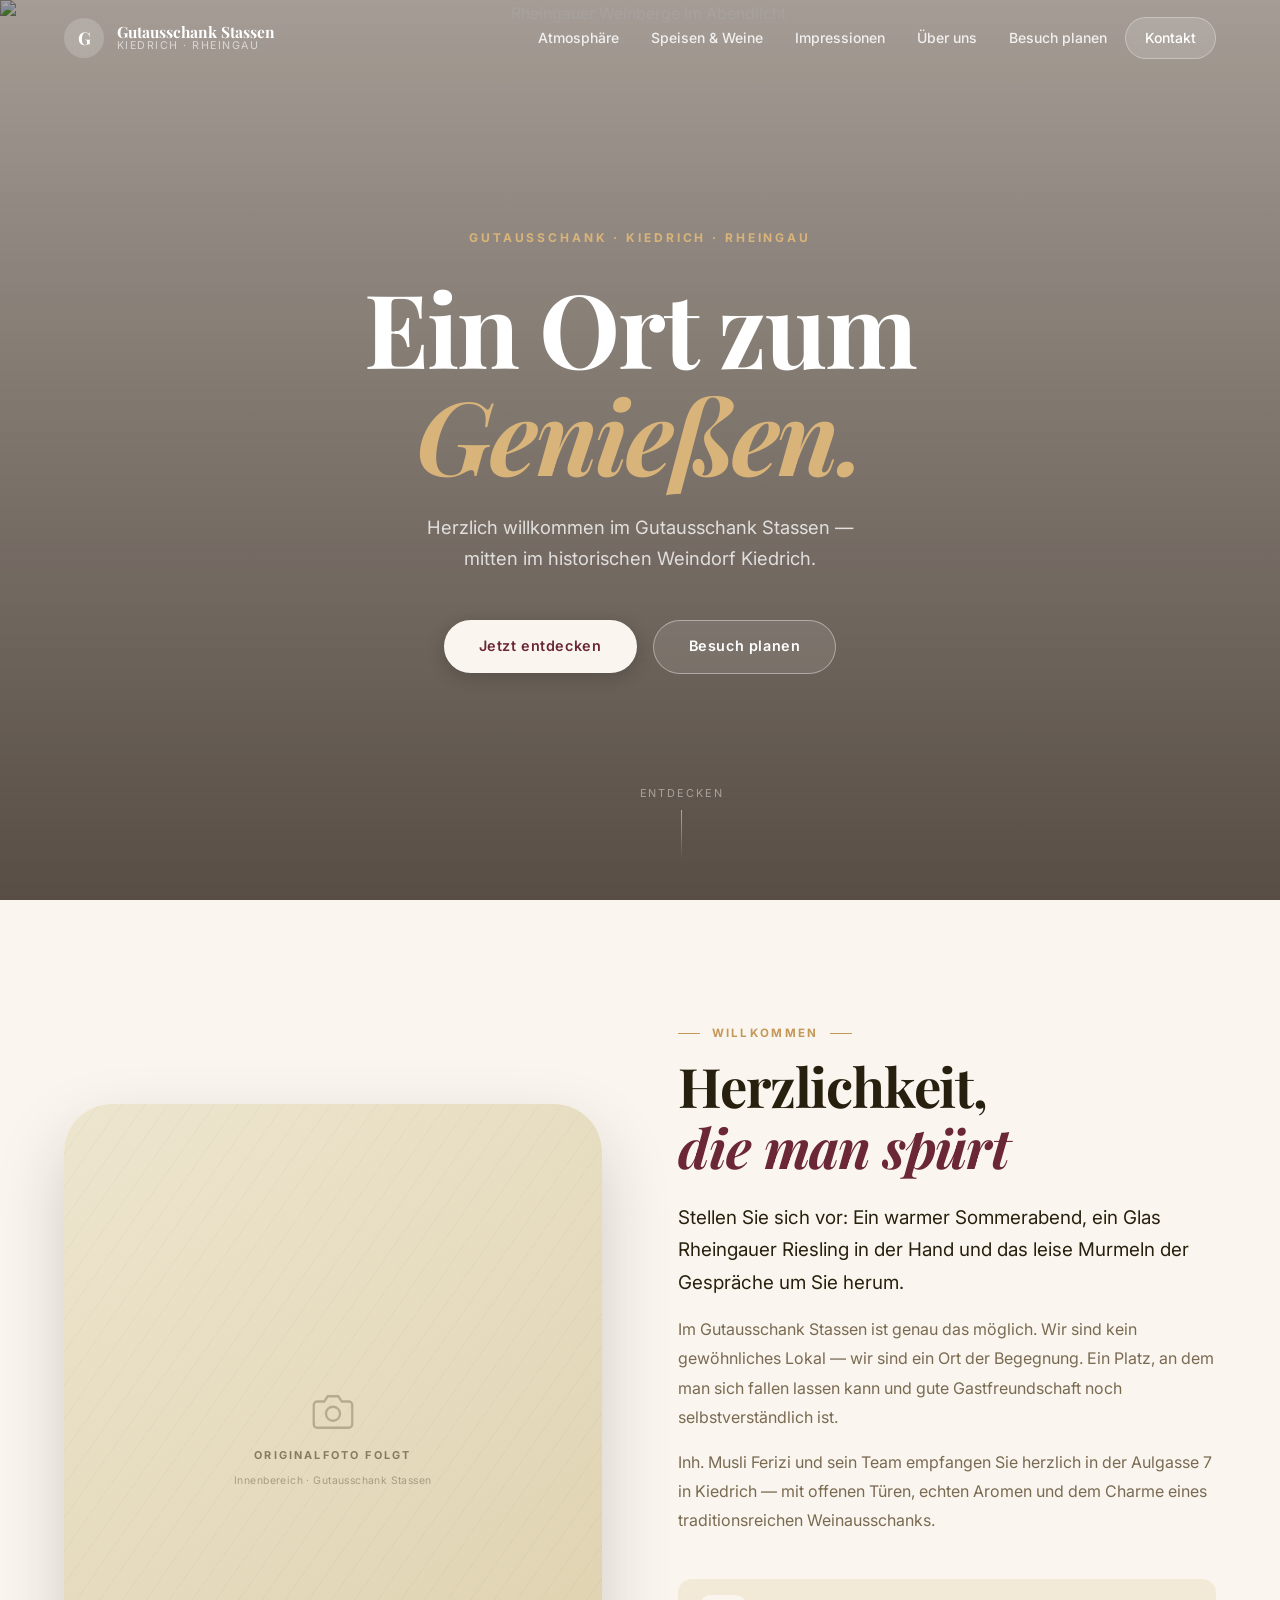
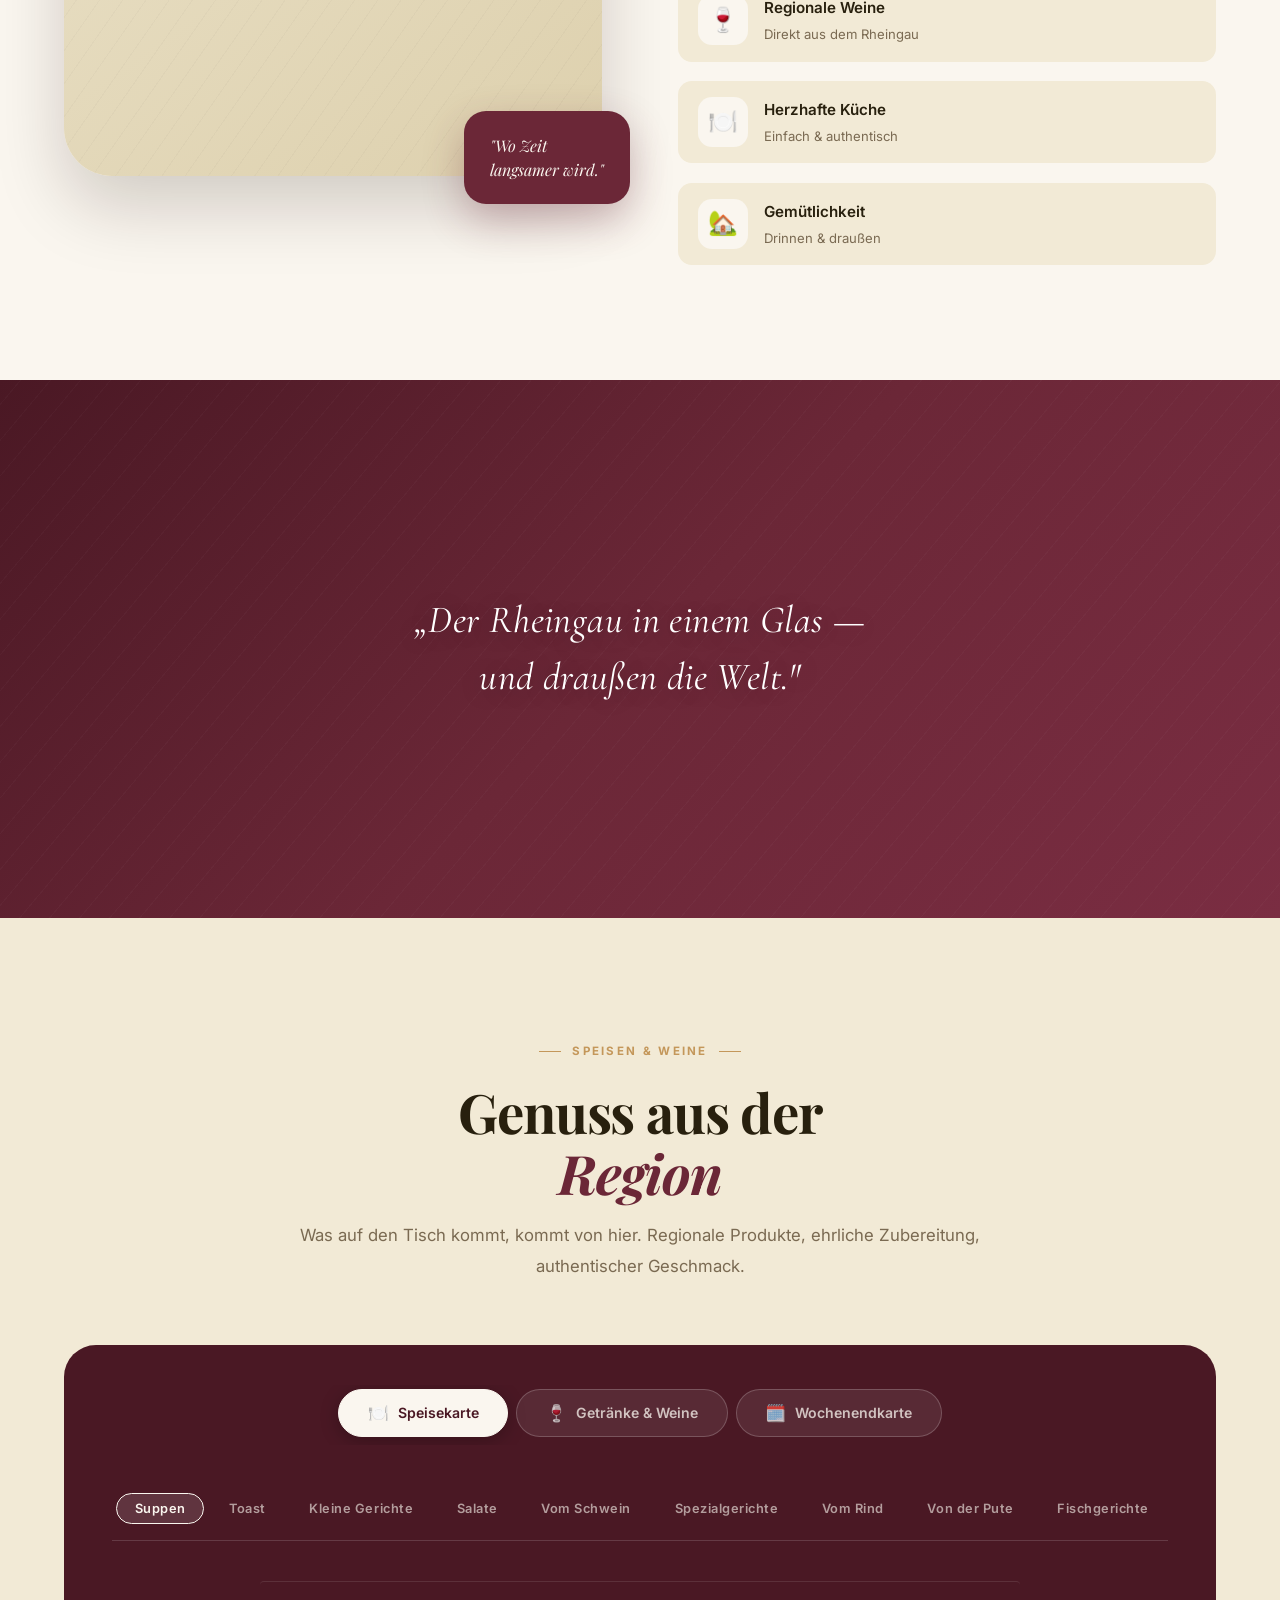
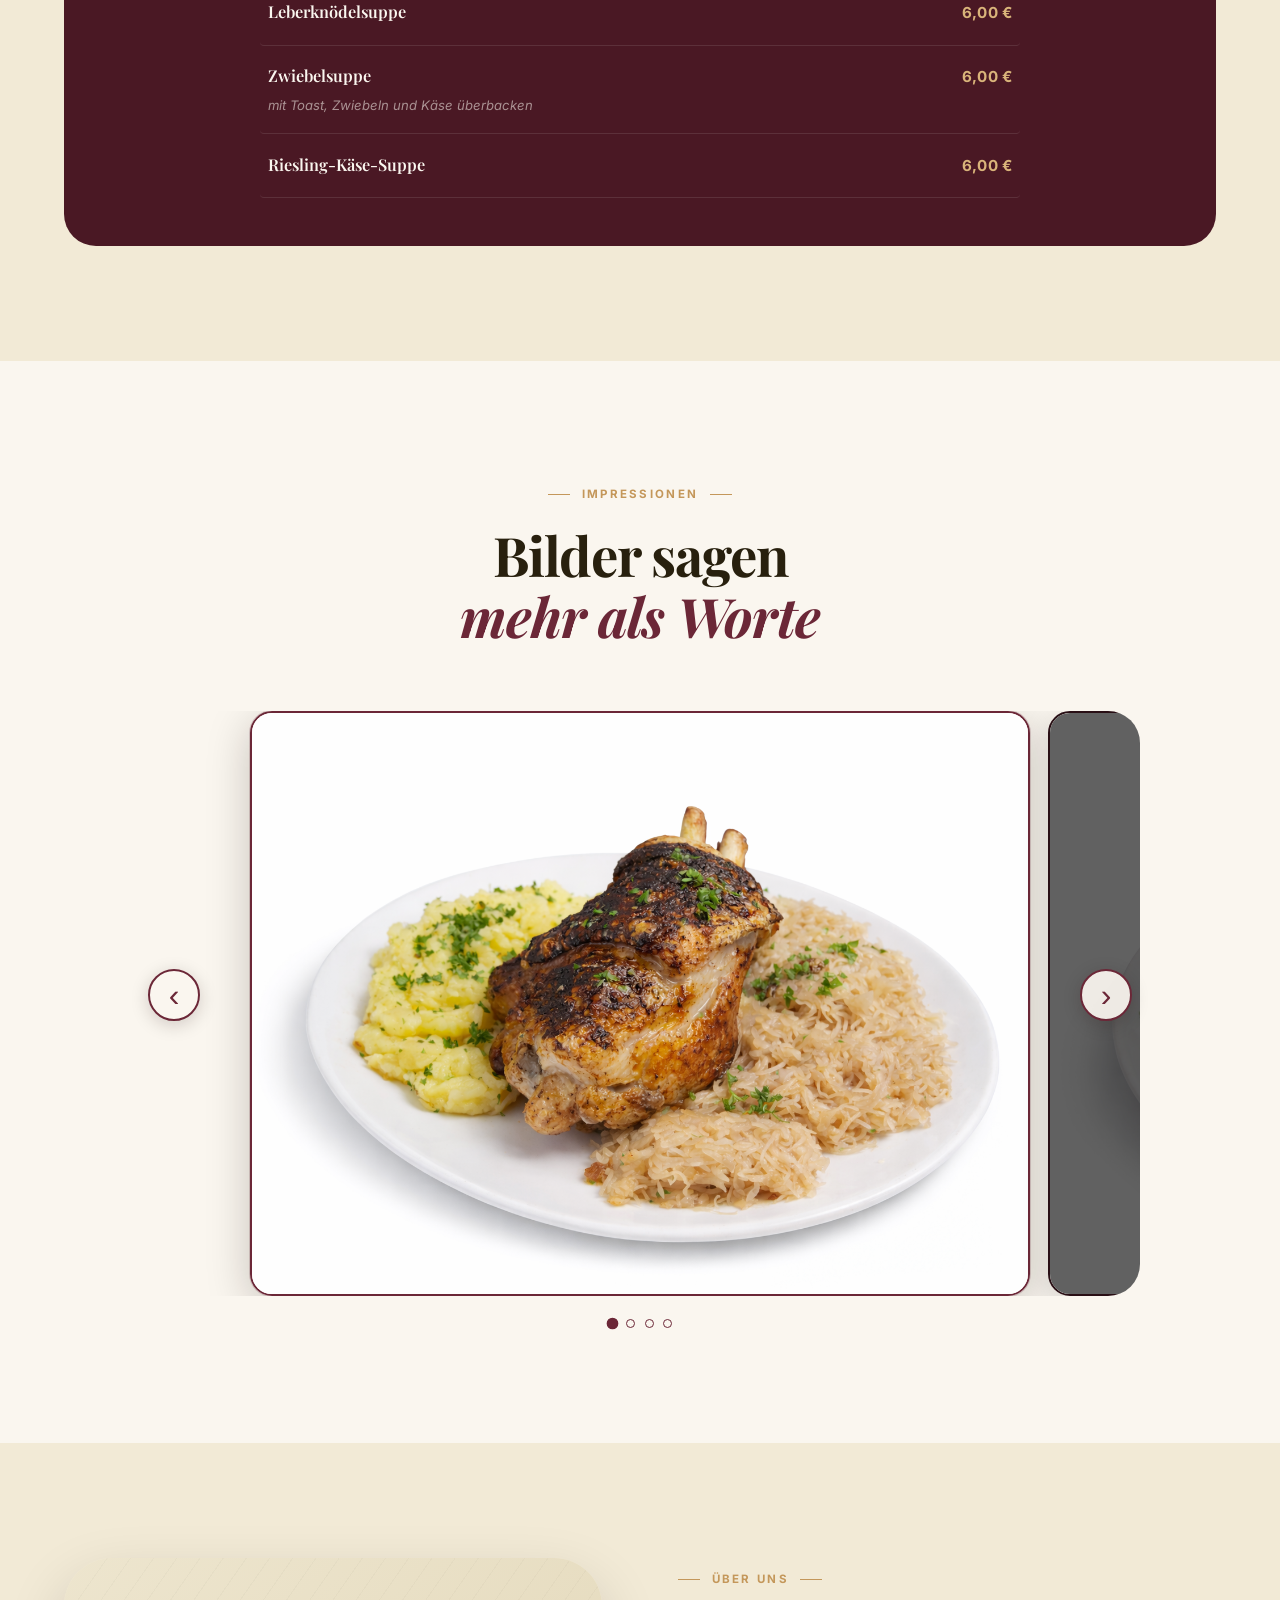
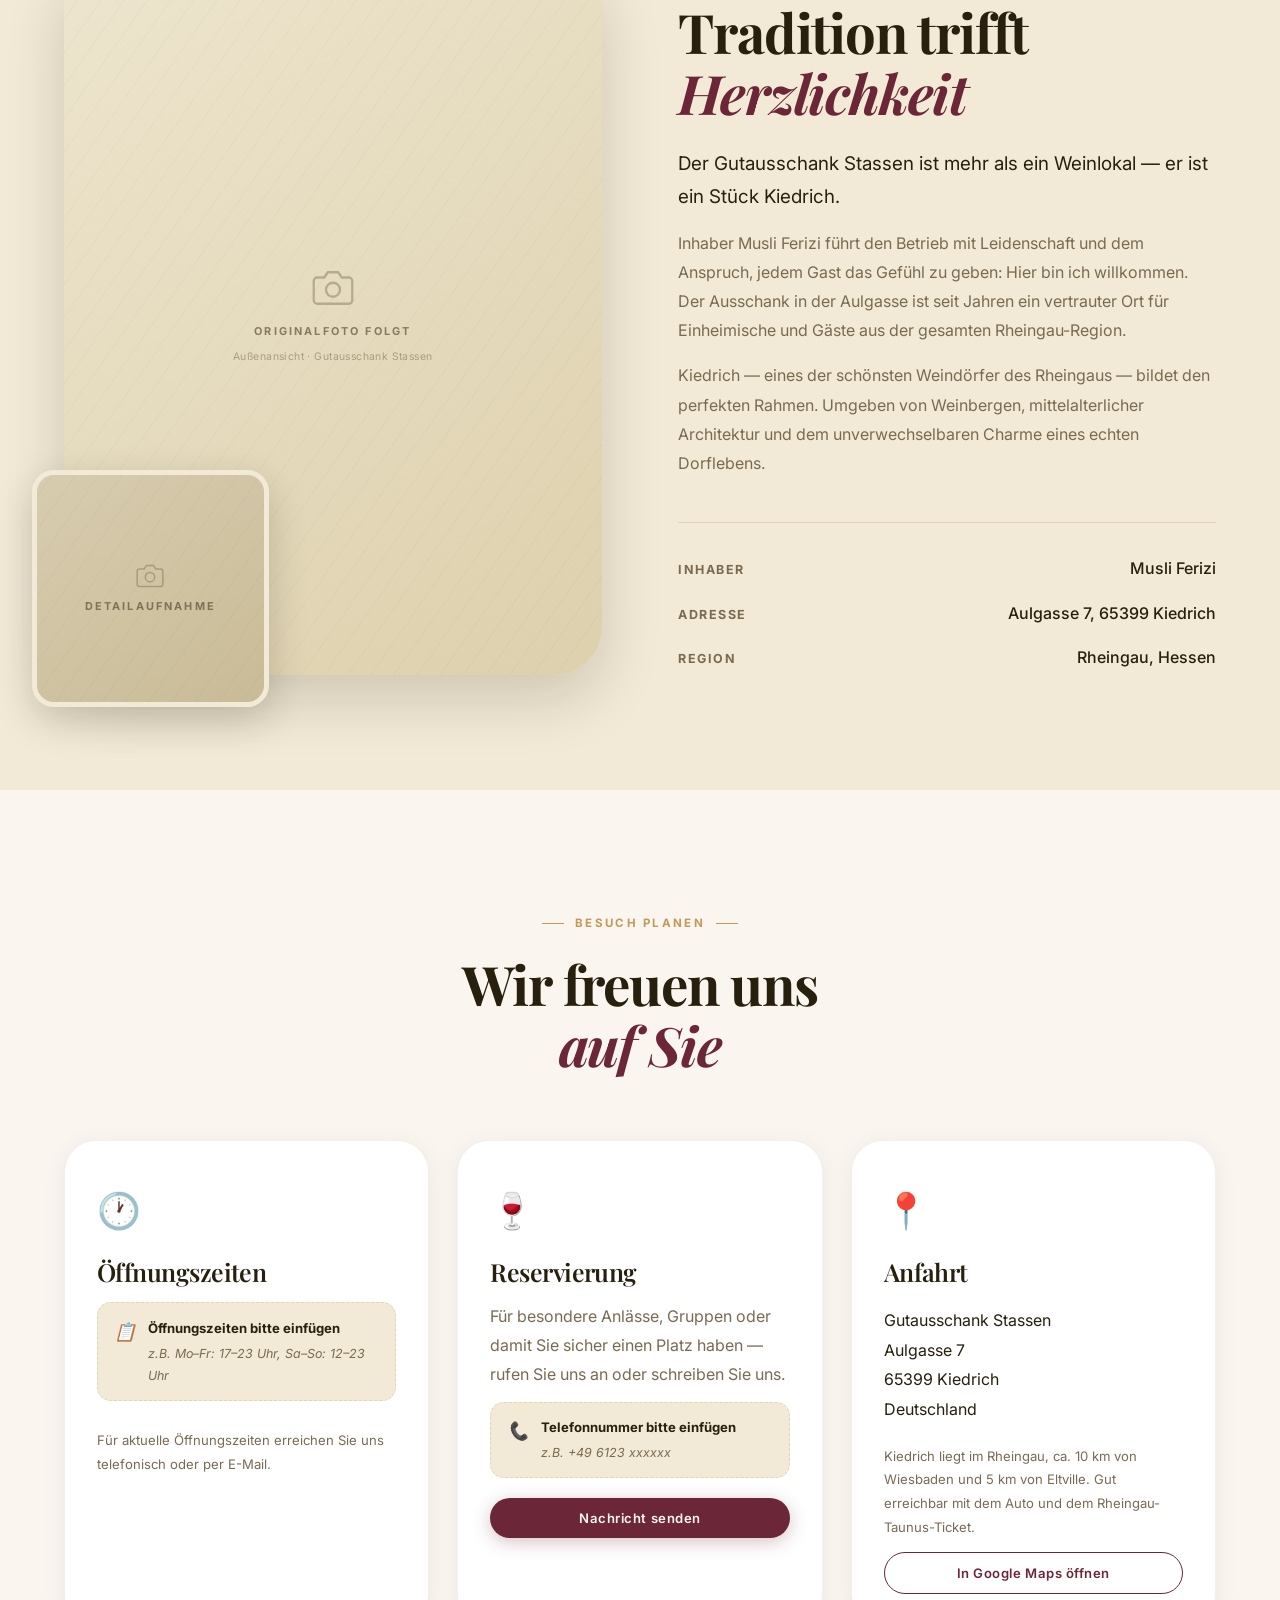
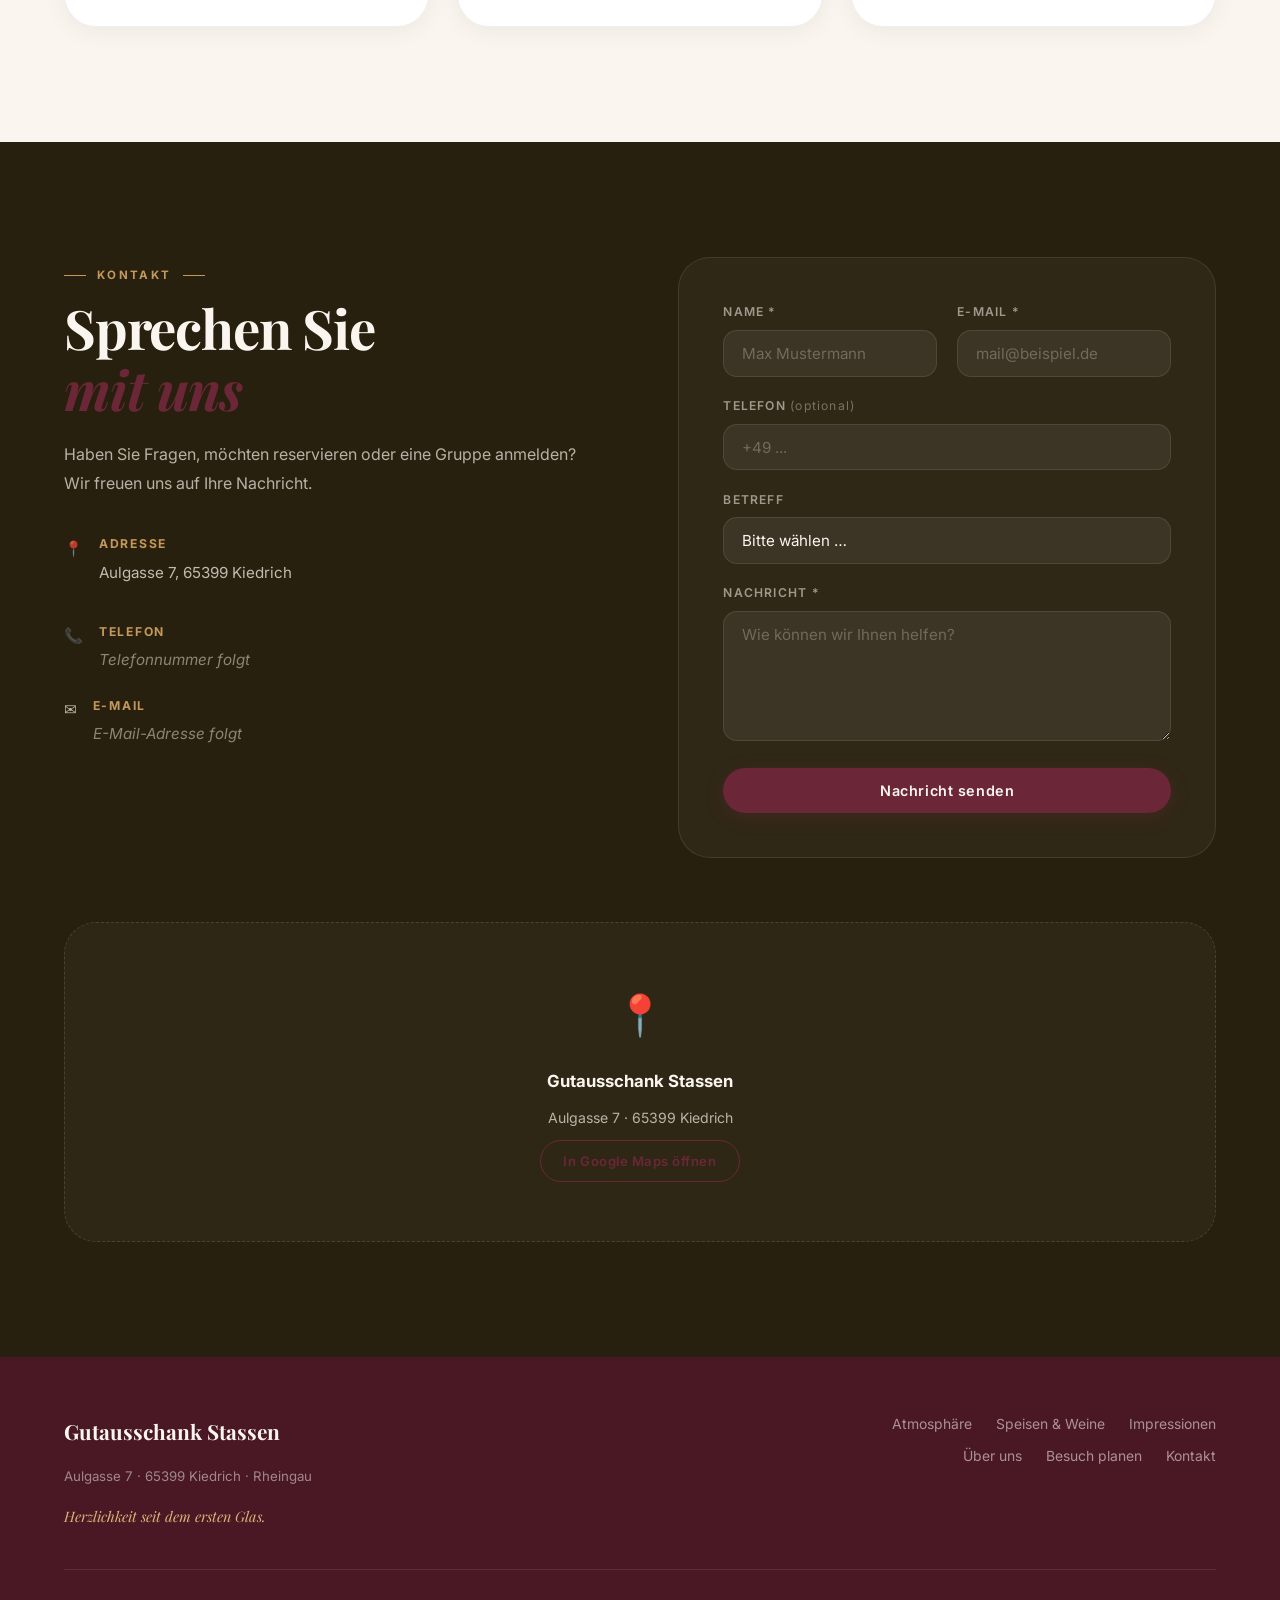
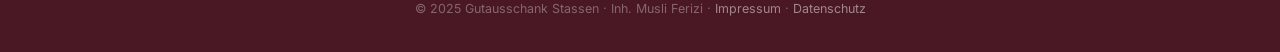
==== index.html @ d239344c "Slideshow: Carousel mit verdunkelten Nachbarbildern links/rechts" ====
<!DOCTYPE html>
<html lang="de">
<head>
  <meta charset="UTF-8" />
  <meta name="viewport" content="width=device-width, initial-scale=1.0" />
  <meta name="description" content="Gutausschank Stassen – Ein gemütlicher Weinausschank im historischen Weindorf Kiedrich im Rheingau. Regionale Weine, herzliche Küche und echte Gastfreundschaft." />
  <meta name="keywords" content="Gutausschank, Weinausschank, Kiedrich, Rheingau, Wein, Restaurant, Gastronomie" />
  <title>Gutausschank Stassen | Kiedrich · Rheingau</title>

  <!-- Fonts -->
  <link rel="preconnect" href="https://fonts.googleapis.com" />
  <link rel="preconnect" href="https://fonts.gstatic.com" crossorigin />
  <link href="https://fonts.googleapis.com/css2?family=Playfair+Display:ital,wght@0,400;0,500;0,600;0,700;1,400;1,500;1,600&family=Inter:wght@300;400;500;600&family=Cormorant+Garamond:ital,wght@0,300;0,400;0,500;1,300;1,400;1,500&display=swap" rel="stylesheet" />

  <!-- Styles -->
  <link rel="stylesheet" href="css/styles.css" />
</head>
<body>

  <!-- ══════════════════════════════════════════════
       NAVIGATION
  ══════════════════════════════════════════════ -->
  <header class="nav" id="nav">
    <div class="nav-inner">
      <a href="#" class="nav-logo">
        <div class="nav-logo-emblem">
          <span>G</span>
        </div>
        <div class="nav-logo-text">
          <span class="nav-logo-name">Gutausschank Stassen</span>
          <span class="nav-logo-sub">Kiedrich · Rheingau</span>
        </div>
      </a>

      <nav class="nav-links" aria-label="Hauptnavigation">
        <a href="#atmosphaere" class="nav-link">Atmosphäre</a>
        <a href="#speisen-weine" class="nav-link">Speisen & Weine</a>
        <a href="#impressionen" class="nav-link">Impressionen</a>
        <a href="#ueber-uns" class="nav-link">Über uns</a>
        <a href="#besuch-planen" class="nav-link">Besuch planen</a>
        <a href="#kontakt" class="nav-link nav-cta-pill">Kontakt</a>
      </nav>

      <button class="nav-hamburger" aria-label="Menü öffnen" aria-expanded="false">
        <span></span><span></span><span></span>
      </button>
    </div>
  </header>

  <!-- Mobile Menu -->
  <div class="nav-mobile" id="nav-mobile" aria-hidden="true">
    <button class="nav-mobile-close" aria-label="Menü schließen">✕</button>
    <nav>
      <a href="#atmosphaere" class="nav-mobile-link">Atmosphäre</a>
      <a href="#speisen-weine" class="nav-mobile-link">Speisen & Weine</a>
      <a href="#impressionen" class="nav-mobile-link">Impressionen</a>
      <a href="#ueber-uns" class="nav-mobile-link">Über uns</a>
      <a href="#besuch-planen" class="nav-mobile-link">Besuch planen</a>
      <a href="#kontakt" class="nav-mobile-link">Kontakt</a>
    </nav>
    <p class="nav-mobile-address">Aulgasse 7 · 65399 Kiedrich</p>
  </div>

  <main>

    <!-- ══════════════════════════════════════════════
         HERO
    ══════════════════════════════════════════════ -->
    <section class="hero" id="hero" aria-label="Willkommen">
      <div class="hero-bg">
        <!--
          FOTO-HINWEIS: Ersetzen Sie diese URL mit Ihrem eigenen Foto.
          Ideal: Ein Außenfoto des Gutausschanks oder der Terrasse am Abend.
          Empfohlene Größe: 1920×1080 px oder größer.
        -->
        <img
          src="https://images.unsplash.com/photo-1506377247377-2a5b3b417ebb?auto=format&fit=crop&w=1920&q=85"
          alt="Rheingauer Weinberge im Abendlicht"
          class="hero-img"
          loading="eager"
        />
        <div class="hero-overlay"></div>
      </div>

      <div class="hero-content">
        <p class="hero-eyebrow">Gutausschank · Kiedrich · Rheingau</p>
        <h1 class="hero-heading">
          Ein Ort zum<br />
          <em>Genießen.</em>
        </h1>
        <p class="hero-sub">
          Herzlich willkommen im Gutausschank Stassen —<br class="hero-br" />
          mitten im historischen Weindorf Kiedrich.
        </p>
        <div class="hero-actions">
          <a href="#atmosphaere" class="btn btn-cream">Jetzt entdecken</a>
          <a href="#besuch-planen" class="btn btn-ghost">Besuch planen</a>
        </div>
      </div>

      <div class="hero-scroll">
        <span class="hero-scroll-label">Entdecken</span>
        <div class="hero-scroll-line"></div>
      </div>
    </section>

    <!-- ══════════════════════════════════════════════
         ATMOSPHÄRE
    ══════════════════════════════════════════════ -->
    <section class="section atmo" id="atmosphaere">
      <div class="container">
        <div class="atmo-grid">

          <!-- Image column -->
          <div class="atmo-visual reveal">
            <div class="atmo-img-wrap">
              <div class="photo-ph">
                <div class="photo-ph-inner">
                  <svg class="photo-ph-icon" viewBox="0 0 24 24" fill="none" stroke="currentColor" stroke-width="1.3" aria-hidden="true"><path d="M23 19a2 2 0 01-2 2H3a2 2 0 01-2-2V8a2 2 0 012-2h4l2-3h6l2 3h4a2 2 0 012 2z"/><circle cx="12" cy="13" r="4"/></svg>
                  <span class="photo-ph-label">Originalfoto folgt</span>
                  <span class="photo-ph-hint">Innenbereich · Gutausschank Stassen</span>
                </div>
              </div>
            </div>
            <div class="atmo-quote-card">
              <p>"Wo Zeit<br />langsamer wird."</p>
            </div>
          </div>

          <!-- Text column -->
          <div class="atmo-text reveal">
            <p class="section-label">Willkommen</p>
            <h2>Herzlichkeit,<br /><em>die man spürt</em></h2>
            <p class="lead">Stellen Sie sich vor: Ein warmer Sommerabend, ein Glas Rheingauer Riesling in der Hand und das leise Murmeln der Gespräche um Sie herum.</p>
            <p>Im Gutausschank Stassen ist genau das möglich. Wir sind kein gewöhnliches Lokal — wir sind ein Ort der Begegnung. Ein Platz, an dem man sich fallen lassen kann und gute Gastfreundschaft noch selbstverständlich ist.</p>
            <p>Inh. Musli Ferizi und sein Team empfangen Sie herzlich in der Aulgasse 7 in Kiedrich — mit offenen Türen, echten Aromen und dem Charme eines traditionsreichen Weinausschanks.</p>

            <div class="atmo-pillars">
              <div class="pillar">
                <div class="pillar-icon">🍷</div>
                <div class="pillar-text">
                  <strong>Regionale Weine</strong>
                  <span>Direkt aus dem Rheingau</span>
                </div>
              </div>
              <div class="pillar">
                <div class="pillar-icon">🍽️</div>
                <div class="pillar-text">
                  <strong>Herzhafte Küche</strong>
                  <span>Einfach & authentisch</span>
                </div>
              </div>
              <div class="pillar">
                <div class="pillar-icon">🏡</div>
                <div class="pillar-text">
                  <strong>Gemütlichkeit</strong>
                  <span>Drinnen & draußen</span>
                </div>
              </div>
            </div>
          </div>

        </div>
      </div>
    </section>

    <!-- ══════════════════════════════════════════════
         FULL-WIDTH IMAGE BREAK
    ══════════════════════════════════════════════ -->
    <!--
      FOTO-HINWEIS: Hier kommt ein großes Panoramafoto (Terrasse oder
      Außenbereich). Ersetzen Sie .img-break--nophoto durch ein <img>-Tag
      sobald das Foto bereitsteht. Empfohlene Größe: 1920×700 px.
    -->
    <div class="img-break img-break--nophoto" aria-hidden="true">
      <div class="img-break-veil">
        <blockquote class="img-break-quote">
          „Der Rheingau in einem Glas —<br />und draußen die Welt."
        </blockquote>
      </div>
    </div>

    <!-- ══════════════════════════════════════════════
         SPEISEN & WEINE
    ══════════════════════════════════════════════ -->
    <section class="section menu-section" id="speisen-weine">
      <div class="container">
        <div class="section-header reveal">
          <p class="section-label">Speisen & Weine</p>
          <h2>Genuss aus der<br /><em>Region</em></h2>
          <p class="section-desc">Was auf den Tisch kommt, kommt von hier. Regionale Produkte, ehrliche Zubereitung, authentischer Geschmack.</p>
        </div>

        <!-- ══ Menü-Tabs ══ -->
        <div class="menu-tabs reveal">

          <!-- Tab-Navigation -->
          <nav class="menu-tabs-nav" role="tablist" aria-label="Kartenauswahl">
            <button class="menu-tab-btn active" role="tab" aria-selected="true"
                    data-tab="speisekarte" aria-controls="tab-speisekarte" id="tabBtn-speisekarte">
              <span class="menu-tab-icon" aria-hidden="true">🍽️</span>Speisekarte
            </button>
            <button class="menu-tab-btn" role="tab" aria-selected="false"
                    data-tab="getraenke" aria-controls="tab-getraenke" id="tabBtn-getraenke">
              <span class="menu-tab-icon" aria-hidden="true">🍷</span>Getränke &amp; Weine
            </button>
            <button class="menu-tab-btn" role="tab" aria-selected="false"
                    data-tab="wochenkarte" aria-controls="tab-wochenkarte" id="tabBtn-wochenkarte">
              <span class="menu-tab-icon" aria-hidden="true">🗓️</span>Wochenendkarte
            </button>
          </nav>

          <!-- ══ SPEISEKARTE ══ -->
          <div class="menu-tab-panel active" id="tab-speisekarte" role="tabpanel" aria-labelledby="tabBtn-speisekarte">

            <!-- Kategorie-Navigation -->
            <div class="menu-cat-nav" role="tablist" aria-label="Kategorien">
              <button class="menu-cat-btn active" role="tab" aria-selected="true"  data-cat="suppen">Suppen</button>
              <button class="menu-cat-btn" role="tab" aria-selected="false" data-cat="toast">Toast</button>
              <button class="menu-cat-btn" role="tab" aria-selected="false" data-cat="kleine-gerichte">Kleine Gerichte</button>
              <button class="menu-cat-btn" role="tab" aria-selected="false" data-cat="salate">Salate</button>
              <button class="menu-cat-btn" role="tab" aria-selected="false" data-cat="vom-schwein">Vom Schwein</button>
              <button class="menu-cat-btn" role="tab" aria-selected="false" data-cat="spezialgerichte">Spezialgerichte</button>
              <button class="menu-cat-btn" role="tab" aria-selected="false" data-cat="vom-rind">Vom Rind</button>
              <button class="menu-cat-btn" role="tab" aria-selected="false" data-cat="von-der-pute">Von der Pute</button>
              <button class="menu-cat-btn" role="tab" aria-selected="false" data-cat="fischgerichte">Fischgerichte</button>
              <button class="menu-cat-btn" role="tab" aria-selected="false" data-cat="dessert">Dessert</button>
            </div>

            <div class="menu-cat-content">

              <!-- SUPPEN -->
              <div class="menu-cat-panel active" id="cat-suppen">
                <ul class="menu-items-list">
                  <li class="menu-item">
                    <div class="menu-item-row">
                      <span class="menu-item-name">Leberknödelsuppe</span>
                      <span class="menu-item-price">6,00 €</span>
                    </div>
                  </li>
                  <li class="menu-item">
                    <div class="menu-item-row">
                      <span class="menu-item-name">Zwiebelsuppe</span>
                      <span class="menu-item-price">6,00 €</span>
                    </div>
                    <p class="menu-item-desc">mit Toast, Zwiebeln und Käse überbacken</p>
                  </li>
                  <li class="menu-item">
                    <div class="menu-item-row">
                      <span class="menu-item-name">Riesling-Käse-Suppe</span>
                      <span class="menu-item-price">6,00 €</span>
                    </div>
                  </li>
                </ul>
              </div>

              <!-- TOAST -->
              <div class="menu-cat-panel" id="cat-toast" hidden>
                <ul class="menu-items-list">
                  <li class="menu-item">
                    <div class="menu-item-row">
                      <span class="menu-item-name">Hawaii Toast</span>
                      <span class="menu-item-price">9,00 €</span>
                    </div>
                    <p class="menu-item-desc">mit Schinken, Ananas, Preiselbeeren und Käse überbacken</p>
                  </li>
                  <li class="menu-item">
                    <div class="menu-item-row">
                      <span class="menu-item-name">Balkan Toast</span>
                      <span class="menu-item-price">11,50 €</span>
                    </div>
                    <p class="menu-item-desc">mit Schweinesteak, Zwiebeln, Pilze, Tomaten und Käse überbacken</p>
                  </li>
                  <li class="menu-item">
                    <div class="menu-item-row">
                      <span class="menu-item-name">Florida Toast</span>
                      <span class="menu-item-price">12,50 €</span>
                    </div>
                    <p class="menu-item-desc">mit Schweinelende, Spargel, Sauce Hollandaise und Käse überbacken</p>
                  </li>
                </ul>
              </div>

              <!-- KLEINE GERICHTE -->
              <div class="menu-cat-panel" id="cat-kleine-gerichte" hidden>
                <ul class="menu-items-list">
                  <li class="menu-item">
                    <div class="menu-item-row">
                      <span class="menu-item-name">Handkäs' mit Musik</span>
                      <span class="menu-item-price">10,00 €</span>
                    </div>
                    <p class="menu-item-desc">mit Brot und Butter</p>
                  </li>
                  <li class="menu-item">
                    <div class="menu-item-row">
                      <span class="menu-item-name">Camembert</span>
                      <span class="menu-item-price">10,00 €</span>
                    </div>
                    <p class="menu-item-desc">mit Toastscheiben, Butter und Preiselbeeren</p>
                  </li>
                  <li class="menu-item">
                    <div class="menu-item-row">
                      <span class="menu-item-name">Hausmachers Wurst</span>
                      <span class="menu-item-price">12,50 €</span>
                    </div>
                    <p class="menu-item-desc">mit Brot und Senf</p>
                  </li>
                  <li class="menu-item">
                    <div class="menu-item-row">
                      <span class="menu-item-name">Winzerjause</span>
                      <span class="menu-item-price">14,00 €</span>
                    </div>
                    <p class="menu-item-desc">mit Brot und Butter — geräucherter Schinken, Käse, Spargel, Hausmachers Wurst</p>
                  </li>
                  <li class="menu-item">
                    <div class="menu-item-row">
                      <span class="menu-item-name">Sülze mit Remoulade</span>
                      <span class="menu-item-price">13,00 € / 10,50 €</span>
                    </div>
                    <p class="menu-item-desc">mit Bratkartoffeln / mit Brot</p>
                  </li>
                  <li class="menu-item">
                    <div class="menu-item-row">
                      <span class="menu-item-name">Leberkäse mit Spiegelei und Senf</span>
                      <span class="menu-item-price">12,00 € / 10,50 €</span>
                    </div>
                    <p class="menu-item-desc">mit Bratkartoffeln / mit Brot</p>
                  </li>
                  <li class="menu-item">
                    <div class="menu-item-row">
                      <span class="menu-item-name">Wurstsalat mit Brot und Butter</span>
                      <span class="menu-item-price">11,00 €</span>
                    </div>
                    <p class="menu-item-desc">Paprika, Zwiebeln, Gurken, Essig und Öl</p>
                  </li>
                  <li class="menu-item">
                    <div class="menu-item-row">
                      <span class="menu-item-name">Käsewürfel</span>
                      <span class="menu-item-price">10,00 €</span>
                    </div>
                  </li>
                  <li class="menu-item">
                    <div class="menu-item-row">
                      <span class="menu-item-name">Spundekäs</span>
                      <span class="menu-item-price">8,00 €</span>
                    </div>
                    <p class="menu-item-desc">mit Brezn oder Brot</p>
                  </li>
                </ul>
              </div>

              <!-- SALATE -->
              <div class="menu-cat-panel" id="cat-salate" hidden>
                <ul class="menu-items-list">
                  <li class="menu-item">
                    <div class="menu-item-row">
                      <span class="menu-item-name">Stassen Salat</span>
                      <span class="menu-item-price">13,00 €</span>
                    </div>
                    <p class="menu-item-desc">gemischter Salat mit hausgemachtem Dressing, Thunfisch, Ei, Tomaten, Käse, Zwiebeln</p>
                  </li>
                  <li class="menu-item">
                    <div class="menu-item-row">
                      <span class="menu-item-name">Bauernsalat</span>
                      <span class="menu-item-price">13,00 €</span>
                    </div>
                    <p class="menu-item-desc">gemischter Salat mit hausgemachtem Dressing, Oliven, Ei, Tomaten, Schafskäse, Zwiebeln</p>
                  </li>
                  <li class="menu-item">
                    <div class="menu-item-row">
                      <span class="menu-item-name">Salat mit Putenbrust</span>
                      <span class="menu-item-price">14,00 €</span>
                    </div>
                    <p class="menu-item-desc">gemischter Salat mit hausgemachtem Dressing</p>
                  </li>
                  <li class="menu-item">
                    <div class="menu-item-row">
                      <span class="menu-item-name">Großer gemischter Beilagensalat</span>
                      <span class="menu-item-price">7,00 €</span>
                    </div>
                    <p class="menu-item-desc">mit hausgemachtem Dressing</p>
                  </li>
                  <li class="menu-item">
                    <div class="menu-item-row">
                      <span class="menu-item-name">Kleiner gemischter Beilagensalat</span>
                      <span class="menu-item-price">4,50 €</span>
                    </div>
                    <p class="menu-item-desc">mit hausgemachtem Dressing</p>
                  </li>
                </ul>
              </div>

              <!-- VOM SCHWEIN -->
              <div class="menu-cat-panel" id="cat-vom-schwein" hidden>
                <div class="menu-notice">
                  <span class="menu-notice-icon" aria-hidden="true">ℹ</span>
                  Zu den mit <strong>*</strong> gekennzeichneten Gerichten servieren wir Pommes-Frites. Für Bratkartoffeln berechnen wir einen Aufpreis von 0,50 €.
                </div>
                <ul class="menu-items-list">
                  <li class="menu-item">
                    <div class="menu-item-row">
                      <span class="menu-item-name">Schnitzel Wiener Art <sup class="menu-item-star">*</sup></span>
                      <span class="menu-item-price">12,50 €</span>
                    </div>
                    <p class="menu-item-desc">mit Zitrone</p>
                  </li>
                  <li class="menu-item">
                    <div class="menu-item-row">
                      <span class="menu-item-name">Zwiebelschnitzel <sup class="menu-item-star">*</sup></span>
                      <span class="menu-item-price">14,50 €</span>
                    </div>
                    <p class="menu-item-desc">mit gebratenen Zwiebeln</p>
                  </li>
                  <li class="menu-item">
                    <div class="menu-item-row">
                      <span class="menu-item-name">Jägerschnitzel <sup class="menu-item-star">*</sup></span>
                      <span class="menu-item-price">15,50 €</span>
                    </div>
                    <p class="menu-item-desc">mit Pilzen</p>
                  </li>
                  <li class="menu-item">
                    <div class="menu-item-row">
                      <span class="menu-item-name">Paprikaschnitzel <sup class="menu-item-star">*</sup></span>
                      <span class="menu-item-price">15,50 €</span>
                    </div>
                  </li>
                  <li class="menu-item">
                    <div class="menu-item-row">
                      <span class="menu-item-name">Balkanschnitzel <sup class="menu-item-star">*</sup></span>
                      <span class="menu-item-price">16,00 €</span>
                    </div>
                    <p class="menu-item-desc">mit Pilzen, Zwiebeln, Tomaten und Käse überbacken</p>
                  </li>
                  <li class="menu-item">
                    <div class="menu-item-row">
                      <span class="menu-item-name">Hackbraten <sup class="menu-item-star">*</sup></span>
                      <span class="menu-item-price">11,50 €</span>
                    </div>
                    <p class="menu-item-desc">mit gebratenen Zwiebeln</p>
                  </li>
                  <li class="menu-item">
                    <div class="menu-item-row">
                      <span class="menu-item-name">Winzersteak <sup class="menu-item-star">*</sup></span>
                      <span class="menu-item-price">15,50 €</span>
                    </div>
                    <p class="menu-item-desc">mit gebratenen Zwiebeln und Meerrettich</p>
                  </li>
                  <li class="menu-item">
                    <div class="menu-item-row">
                      <span class="menu-item-name">Schweinesteak <sup class="menu-item-star">*</sup></span>
                      <span class="menu-item-price">15,50 €</span>
                    </div>
                    <p class="menu-item-desc">mit Champignon Sahne Sauce</p>
                  </li>
                  <li class="menu-item">
                    <div class="menu-item-row">
                      <span class="menu-item-name">Schweinelende <sup class="menu-item-star">*</sup></span>
                      <span class="menu-item-price">17,50 €</span>
                    </div>
                    <p class="menu-item-desc">mit Champignon Sahne Sauce und Spätzle</p>
                  </li>
                  <li class="menu-item">
                    <div class="menu-item-row">
                      <span class="menu-item-name">Weingulasch <sup class="menu-item-star">*</sup></span>
                      <span class="menu-item-price">14,50 €</span>
                    </div>
                    <p class="menu-item-desc">mit Spätzle</p>
                  </li>
                </ul>
              </div>

              <!-- SPEZIALGERICHTE -->
              <div class="menu-cat-panel" id="cat-spezialgerichte" hidden>
                <div class="menu-notice">
                  <span class="menu-notice-icon" aria-hidden="true">ℹ</span>
                  Zu den mit <strong>*</strong> gekennzeichneten Gerichten servieren wir Pommes-Frites. Für Bratkartoffeln berechnen wir einen Aufpreis von 0,50 €.
                </div>
                <ul class="menu-items-list">
                  <li class="menu-item">
                    <div class="menu-item-row">
                      <span class="menu-item-name">Cordon Bleu <sup class="menu-item-star">*</sup></span>
                      <span class="menu-item-price">16,50 €</span>
                    </div>
                    <p class="menu-item-desc">gefüllt mit geräucherten Schinken und Käse, dazu ein kleiner gemischter Salat</p>
                  </li>
                  <li class="menu-item">
                    <div class="menu-item-row">
                      <span class="menu-item-name">Hessisches Schnitzel <sup class="menu-item-star">*</sup></span>
                      <span class="menu-item-price">16,50 €</span>
                    </div>
                    <p class="menu-item-desc">überbacken mit Camembert und Apfelscheiben, dazu Preiselbeeren und ein kleiner gemischter Salat</p>
                  </li>
                  <li class="menu-item">
                    <div class="menu-item-row">
                      <span class="menu-item-name">Schummer Schnitzel <sup class="menu-item-star">*</sup></span>
                      <span class="menu-item-price">16,50 €</span>
                    </div>
                    <p class="menu-item-desc">überbacken mit Lauch, geräucherten Schinken und Sauce Hollandaise, dazu ein kleiner gemischter Salat</p>
                  </li>
                  <li class="menu-item">
                    <div class="menu-item-row">
                      <span class="menu-item-name">Schinken Schnitzel <sup class="menu-item-star">*</sup></span>
                      <span class="menu-item-price">16,50 €</span>
                    </div>
                    <p class="menu-item-desc">überbacken mit Spargel, geräucherten Schinken, Käse und Sauce Hollandaise, dazu ein kleiner gemischter Salat</p>
                  </li>
                  <li class="menu-item">
                    <div class="menu-item-row">
                      <span class="menu-item-name">Bakarteller <sup class="menu-item-star">*</sup></span>
                      <span class="menu-item-price">19,50 €</span>
                    </div>
                    <p class="menu-item-desc">mit Schweinesteak, Lende, Ćevapčići, Pute — dazu Djuvec Reis und Ajvar</p>
                  </li>
                </ul>
              </div>

              <!-- VOM RIND -->
              <div class="menu-cat-panel" id="cat-vom-rind" hidden>
                <div class="menu-notice">
                  <span class="menu-notice-icon" aria-hidden="true">ℹ</span>
                  Auf Anfrage erhalten Sie einige unserer Speisen auch als Kinder- oder Seniorenportion. Der Preis reduziert sich um 1,00 €.
                </div>
                <ul class="menu-items-list">
                  <li class="menu-item">
                    <div class="menu-item-row">
                      <span class="menu-item-name">Rumpsteak <sup class="menu-item-star">*</sup></span>
                      <span class="menu-item-price">26,50 €</span>
                    </div>
                    <p class="menu-item-desc">mit gebratenen Zwiebeln und Meerrettich, dazu ein kleiner gemischter Beilagensalat</p>
                  </li>
                  <li class="menu-item">
                    <div class="menu-item-row">
                      <span class="menu-item-name">Rumpsteak mit Krautsalat <sup class="menu-item-star">*</sup></span>
                      <span class="menu-item-price">26,50 €</span>
                    </div>
                    <p class="menu-item-desc">dazu ein kleiner gemischter Beilagensalat</p>
                  </li>
                  <li class="menu-item">
                    <div class="menu-item-row">
                      <span class="menu-item-name">Rinderleber <sup class="menu-item-star">*</sup></span>
                      <span class="menu-item-price">11,50 €</span>
                    </div>
                    <p class="menu-item-desc">mit gebratenen Zwiebeln</p>
                  </li>
                </ul>
              </div>

              <!-- VON DER PUTE -->
              <div class="menu-cat-panel" id="cat-von-der-pute" hidden>
                <ul class="menu-items-list">
                  <li class="menu-item">
                    <div class="menu-item-row">
                      <span class="menu-item-name">Putenbrust <sup class="menu-item-star">*</sup></span>
                      <span class="menu-item-price">16,50 €</span>
                    </div>
                    <p class="menu-item-desc">in Champignon-Sahne-Sauce</p>
                  </li>
                  <li class="menu-item">
                    <div class="menu-item-row">
                      <span class="menu-item-name">Putenbrust mit Ananas <sup class="menu-item-star">*</sup></span>
                      <span class="menu-item-price">16,50 €</span>
                    </div>
                    <p class="menu-item-desc">in Currysauce, mit Ananas und Preiselbeeren</p>
                  </li>
                </ul>
              </div>

              <!-- FISCHGERICHTE -->
              <div class="menu-cat-panel" id="cat-fischgerichte" hidden>
                <ul class="menu-items-list">
                  <li class="menu-item">
                    <div class="menu-item-row">
                      <span class="menu-item-name">Fischstäbchen</span>
                      <span class="menu-item-price">10,50 €</span>
                    </div>
                    <p class="menu-item-desc">mit Pommes Frites</p>
                  </li>
                  <li class="menu-item">
                    <div class="menu-item-row">
                      <span class="menu-item-name">Eingelegter Hering <sup class="menu-item-star">*</sup></span>
                      <span class="menu-item-price">12,50 €</span>
                    </div>
                    <p class="menu-item-desc">mit Äpfeln, Zwiebeln, Essiggurken in Sunnensauce, dazu Salzkartoffeln</p>
                  </li>
                  <li class="menu-item">
                    <div class="menu-item-row">
                      <span class="menu-item-name">Calamari <sup class="menu-item-star">*</sup></span>
                      <span class="menu-item-price">14,00 €</span>
                    </div>
                    <p class="menu-item-desc">mit Knoblauch-Sauce und gemischtem Salat</p>
                  </li>
                  <li class="menu-item">
                    <div class="menu-item-row">
                      <span class="menu-item-name">Seelachs-Filet <sup class="menu-item-star">*</sup></span>
                      <span class="menu-item-price">17,50 €</span>
                    </div>
                    <p class="menu-item-desc">in Zitronen-Dill-Sauce, dazu Salzkartoffeln</p>
                  </li>
                  <li class="menu-item">
                    <div class="menu-item-row">
                      <span class="menu-item-name">Gebackener Fisch <sup class="menu-item-star">*</sup></span>
                      <span class="menu-item-price">17,50 €</span>
                    </div>
                    <p class="menu-item-desc">mit Remoulade, dazu Salzkartoffeln</p>
                  </li>
                  <li class="menu-item">
                    <div class="menu-item-row">
                      <span class="menu-item-name">Lachs <sup class="menu-item-star">*</sup></span>
                      <span class="menu-item-price">19,50 €</span>
                    </div>
                    <p class="menu-item-desc">in Zitronen-Dill-Sauce, dazu Salzkartoffeln</p>
                  </li>
                </ul>
              </div>

              <!-- DESSERT -->
              <div class="menu-cat-panel" id="cat-dessert" hidden>
                <ul class="menu-items-list">
                  <li class="menu-item">
                    <div class="menu-item-row">
                      <span class="menu-item-name">Vanilleeis mit heißen Kirschen</span>
                      <span class="menu-item-price">7,50 €</span>
                    </div>
                    <p class="menu-item-desc">3 Kugeln Vanilleeis mit Sahne</p>
                  </li>
                  <li class="menu-item">
                    <div class="menu-item-row">
                      <span class="menu-item-name">Amaretto Becher</span>
                      <span class="menu-item-price">7,50 €</span>
                    </div>
                    <p class="menu-item-desc">3 Kugeln Vanilleeis mit Amaretto-Mandellikör und Amarettini</p>
                  </li>
                  <li class="menu-item">
                    <div class="menu-item-row">
                      <span class="menu-item-name">Früchtebecher</span>
                      <span class="menu-item-price">7,50 €</span>
                    </div>
                    <p class="menu-item-desc">3 Kugeln gemischtes Eis mit Früchten der Saison</p>
                  </li>
                  <li class="menu-item">
                    <div class="menu-item-row">
                      <span class="menu-item-name">Bananensplit</span>
                      <span class="menu-item-price">7,50 €</span>
                    </div>
                    <p class="menu-item-desc">3 Kugeln Vanilleeis mit Sahne und Schokosoße</p>
                  </li>
                  <li class="menu-item">
                    <div class="menu-item-row">
                      <span class="menu-item-name">Gemischtes Eis</span>
                      <span class="menu-item-price">7,50 €</span>
                    </div>
                    <p class="menu-item-desc">3 Kugeln gemischtes Eis mit Sahne und Eierlikör</p>
                  </li>
                  <li class="menu-item">
                    <div class="menu-item-row">
                      <span class="menu-item-name">Apfelstrudel</span>
                      <span class="menu-item-price">5,50 €</span>
                    </div>
                    <p class="menu-item-desc">mit Vanille Soße und Sahne</p>
                  </li>
                  <li class="menu-item">
                    <div class="menu-item-row">
                      <span class="menu-item-name">Eiskaffee</span>
                      <span class="menu-item-price">5,50 €</span>
                    </div>
                    <p class="menu-item-desc">saisonbedingt</p>
                  </li>
                </ul>
              </div>

            </div><!-- .menu-cat-content -->
          </div><!-- #tab-speisekarte -->

          <!-- ══ GETRÄNKE & WEINE ══ -->
          <div class="menu-tab-panel" id="tab-getraenke" role="tabpanel" aria-labelledby="tabBtn-getraenke" hidden>
            <div class="menu-drink-grid">

              <div class="menu-drink-section">
                <h3 class="menu-drink-heading">Weine</h3>
                <ul class="menu-items-list">
                  <li class="menu-item">
                    <div class="menu-item-row">
                      <span class="menu-item-name">Apfelsaftschorle <span class="menu-item-sub">(trocken, halbrocken)</span></span>
                      <span class="menu-item-price">3,00 €</span>
                    </div>
                    <p class="menu-item-desc">0,2 l</p>
                  </li>
                  <li class="menu-item">
                    <div class="menu-item-row">
                      <span class="menu-item-name">Rotwein <span class="menu-item-sub">(trocken, halbtrocken)</span></span>
                      <span class="menu-item-price">4,50 €</span>
                    </div>
                    <p class="menu-item-desc">0,2 l</p>
                  </li>
                </ul>
              </div>

              <div class="menu-drink-section">
                <h3 class="menu-drink-heading">Sekt</h3>
                <ul class="menu-items-list">
                  <li class="menu-item">
                    <div class="menu-item-row">
                      <span class="menu-item-name">Winzersekt</span>
                      <span class="menu-item-price">21,00 € / 5,50 €</span>
                    </div>
                    <p class="menu-item-desc">Flasche 0,75 l &nbsp;/&nbsp; Glas 0,1 l</p>
                  </li>
                  <li class="menu-item">
                    <div class="menu-item-row">
                      <span class="menu-item-name">MM-Sekt</span>
                      <span class="menu-item-price">19,00 € / 3,90 €</span>
                    </div>
                    <p class="menu-item-desc">Flasche 0,75 l &nbsp;/&nbsp; Glas 0,1 l</p>
                  </li>
                </ul>
              </div>

              <div class="menu-drink-section">
                <h3 class="menu-drink-heading">Bier &amp; Spirituosen</h3>
                <ul class="menu-items-list">
                  <li class="menu-item">
                    <div class="menu-item-row">
                      <span class="menu-item-name">Bitburger Pils</span>
                      <span class="menu-item-price">3,50 €</span>
                    </div>
                    <p class="menu-item-desc">0,33 l</p>
                  </li>
                  <li class="menu-item">
                    <div class="menu-item-row">
                      <span class="menu-item-name">Asbach Cola</span>
                      <span class="menu-item-price">4,50 €</span>
                    </div>
                    <p class="menu-item-desc">0,4 l</p>
                  </li>
                </ul>
              </div>

              <div class="menu-drink-section">
                <h3 class="menu-drink-heading">Alkoholfreie Getränke</h3>
                <ul class="menu-items-list">
                  <li class="menu-item">
                    <div class="menu-item-row">
                      <span class="menu-item-name">Cola · Fanta · Sprite</span>
                      <span class="menu-item-price">4,50 €</span>
                    </div>
                    <p class="menu-item-desc">0,4 l</p>
                  </li>
                  <li class="menu-item">
                    <div class="menu-item-row">
                      <span class="menu-item-name">Mineralwasser</span>
                      <span class="menu-item-price">3,00 €</span>
                    </div>
                    <p class="menu-item-desc">0,75 l</p>
                  </li>
                </ul>
              </div>

            </div><!-- .menu-drink-grid -->
            <p class="menu-drink-note">Bitte fragen Sie nach weiteren Getränken — wir beraten Sie gerne.</p>
          </div><!-- #tab-getraenke -->

          <!-- ══ WOCHENKARTE ══ -->
          <div class="menu-tab-panel" id="tab-wochenkarte" role="tabpanel" aria-labelledby="tabBtn-wochenkarte" hidden>
            <div class="menu-week-header">
              <p class="menu-week-period">Erhältlich vom 28.11. – 30.11. und vom 05.12. – 07.12.</p>
            </div>
            <ul class="menu-items-list menu-items-list--week">
              <li class="menu-item menu-item--featured">
                <div class="menu-item-row">
                  <span class="menu-item-name">Schweinepfeffer mit Klößen</span>
                  <span class="menu-item-price">17,50 €</span>
                </div>
              </li>
              <li class="menu-item menu-item--featured">
                <div class="menu-item-row">
                  <span class="menu-item-name">Schlachtplatte</span>
                  <span class="menu-item-price">18,50 €</span>
                </div>
                <p class="menu-item-desc">Bauchfleisch, Blut- &amp; Leberwurst, dazu Sauerkraut und Kartoffelpüree</p>
              </li>
              <li class="menu-item menu-item--featured">
                <div class="menu-item-row">
                  <span class="menu-item-name">Schweinshaxe mit Sauerkraut</span>
                  <span class="menu-item-price">20,50 €</span>
                </div>
                <p class="menu-item-desc">dazu Kartoffelpüree</p>
              </li>
              <li class="menu-item menu-item--featured">
                <div class="menu-item-row">
                  <span class="menu-item-name">Hirschgulasch mit Rotkohl</span>
                  <span class="menu-item-price">21,50 €</span>
                </div>
                <p class="menu-item-desc">dazu Klöße</p>
              </li>
            </ul>
            <p class="menu-week-note">Wir freuen uns auf Ihren Besuch! Genießen Sie traditionelle, hausgemachte Spezialitäten in gemütlicher Atmosphäre.</p>
          </div><!-- #tab-wochenkarte -->

        </div><!-- .menu-tabs -->
      </div>
    </section>

    <!-- ══════════════════════════════════════════════
         IMPRESSIONEN / GALLERY
    ══════════════════════════════════════════════ -->
    <section class="section gallery-section" id="impressionen">
      <div class="container">
        <div class="section-header reveal">
          <p class="section-label">Impressionen</p>
          <h2>Bilder sagen<br /><em>mehr als Worte</em></h2>
        </div>
      </div>

      <div class="slideshow reveal" id="gallery-slideshow" aria-label="Bildergalerie">

        <button class="slideshow-btn slideshow-btn--prev" aria-label="Vorheriges Bild">&#8249;</button>
        <button class="slideshow-btn slideshow-btn--next" aria-label="Nächstes Bild">&#8250;</button>

        <div class="slideshow-window">
          <div class="slideshow-track">
            <div class="slideshow-slide active">
              <img src="images/supi-1.png" alt="Schweinshaxe mit Kartoffelpüree und Sauerkraut" />
            </div>
            <div class="slideshow-slide">
              <img src="images/supi-2.png" alt="Gulasch mit Klößen" />
            </div>
            <div class="slideshow-slide">
              <img src="images/supi-3.png" alt="Gegrilltes Fleisch mit Beilagen" />
            </div>
            <div class="slideshow-slide">
              <img src="images/supi-5.png" alt="Bakarteller Spezialität" />
            </div>
          </div>
        </div>

        <div class="slideshow-dots" role="tablist" aria-label="Bild auswählen">
          <button class="slideshow-dot active" role="tab" aria-selected="true"  aria-label="Bild 1"></button>
          <button class="slideshow-dot"        role="tab" aria-selected="false" aria-label="Bild 2"></button>
          <button class="slideshow-dot"        role="tab" aria-selected="false" aria-label="Bild 3"></button>
          <button class="slideshow-dot"        role="tab" aria-selected="false" aria-label="Bild 4"></button>
        </div>

      </div>
    </section>

    <!-- ══════════════════════════════════════════════
         ÜBER DEN GUTAUSSCHANK
    ══════════════════════════════════════════════ -->
    <section class="section about-section" id="ueber-uns">
      <div class="container">
        <div class="about-grid">

          <!-- Images -->
          <div class="about-visual reveal">
            <div class="about-img-main">
              <!-- FOTO-HINWEIS: Außenansicht des Gutausschanks oder der Eingang -->
              <div class="photo-ph photo-ph--tall">
                <div class="photo-ph-inner">
                  <svg class="photo-ph-icon" viewBox="0 0 24 24" fill="none" stroke="currentColor" stroke-width="1.3" aria-hidden="true"><path d="M23 19a2 2 0 01-2 2H3a2 2 0 01-2-2V8a2 2 0 012-2h4l2-3h6l2 3h4a2 2 0 012 2z"/><circle cx="12" cy="13" r="4"/></svg>
                  <span class="photo-ph-label">Originalfoto folgt</span>
                  <span class="photo-ph-hint">Außenansicht · Gutausschank Stassen</span>
                </div>
              </div>
            </div>
            <div class="about-img-accent">
              <!-- FOTO-HINWEIS: Detail-Aufnahme — Weinglas, Flasche oder Tischdekoration -->
              <div class="photo-ph photo-ph--mid">
                <div class="photo-ph-inner photo-ph-inner--sm">
                  <svg class="photo-ph-icon photo-ph-icon--sm" viewBox="0 0 24 24" fill="none" stroke="currentColor" stroke-width="1.3" aria-hidden="true"><path d="M23 19a2 2 0 01-2 2H3a2 2 0 01-2-2V8a2 2 0 012-2h4l2-3h6l2 3h4a2 2 0 012 2z"/><circle cx="12" cy="13" r="4"/></svg>
                  <span class="photo-ph-label">Detailaufnahme</span>
                </div>
              </div>
            </div>
          </div>

          <!-- Text -->
          <div class="about-text reveal">
            <p class="section-label">Über uns</p>
            <h2>Tradition trifft<br /><em>Herzlichkeit</em></h2>
            <p class="lead">Der Gutausschank Stassen ist mehr als ein Weinlokal — er ist ein Stück Kiedrich.</p>
            <p>Inhaber Musli Ferizi führt den Betrieb mit Leidenschaft und dem Anspruch, jedem Gast das Gefühl zu geben: Hier bin ich willkommen. Der Ausschank in der Aulgasse ist seit Jahren ein vertrauter Ort für Einheimische und Gäste aus der gesamten Rheingau-Region.</p>
            <p>Kiedrich — eines der schönsten Weindörfer des Rheingaus — bildet den perfekten Rahmen. Umgeben von Weinbergen, mittelalterlicher Architektur und dem unverwechselbaren Charme eines echten Dorflebens.</p>

            <dl class="about-details">
              <div class="about-detail">
                <dt>Inhaber</dt>
                <dd>Musli Ferizi</dd>
              </div>
              <div class="about-detail">
                <dt>Adresse</dt>
                <dd>Aulgasse 7, 65399 Kiedrich</dd>
              </div>
              <div class="about-detail">
                <dt>Region</dt>
                <dd>Rheingau, Hessen</dd>
              </div>
            </dl>
          </div>

        </div>
      </div>
    </section>

    <!-- ══════════════════════════════════════════════
         BESUCH PLANEN
    ══════════════════════════════════════════════ -->
    <section class="section visit-section" id="besuch-planen">
      <div class="container">
        <div class="section-header reveal">
          <p class="section-label">Besuch planen</p>
          <h2>Wir freuen uns<br /><em>auf Sie</em></h2>
        </div>

        <div class="visit-cards">

          <!-- Öffnungszeiten -->
          <div class="visit-card reveal">
            <div class="visit-card-icon">🕐</div>
            <h3>Öffnungszeiten</h3>
            <div class="placeholder-box placeholder-box--light">
              <span class="placeholder-icon">📋</span>
              <div>
                <strong>Öffnungszeiten bitte einfügen</strong>
                <span>z.B. Mo–Fr: 17–23 Uhr, Sa–So: 12–23 Uhr</span>
              </div>
            </div>
            <p class="visit-hint">Für aktuelle Öffnungszeiten erreichen Sie uns telefonisch oder per E-Mail.</p>
          </div>

          <!-- Reservierung -->
          <div class="visit-card reveal">
            <div class="visit-card-icon">🍷</div>
            <h3>Reservierung</h3>
            <p>Für besondere Anlässe, Gruppen oder damit Sie sicher einen Platz haben — rufen Sie uns an oder schreiben Sie uns.</p>
            <div class="placeholder-box placeholder-box--light">
              <span class="placeholder-icon">📞</span>
              <div>
                <strong>Telefonnummer bitte einfügen</strong>
                <span>z.B. +49 6123 xxxxxx</span>
              </div>
            </div>
            <a href="#kontakt" class="btn btn-wine btn-sm">Nachricht senden</a>
          </div>

          <!-- Anfahrt -->
          <div class="visit-card reveal">
            <div class="visit-card-icon">📍</div>
            <h3>Anfahrt</h3>
            <address>
              Gutausschank Stassen<br />
              Aulgasse 7<br />
              65399 Kiedrich<br />
              Deutschland
            </address>
            <p class="visit-hint">Kiedrich liegt im Rheingau, ca. 10 km von Wiesbaden und 5 km von Eltville. Gut erreichbar mit dem Auto und dem Rheingau-Taunus-Ticket.</p>
            <a
              href="https://maps.google.com/?q=Aulgasse+7,+65399+Kiedrich"
              target="_blank"
              rel="noopener noreferrer"
              class="btn btn-outline btn-sm"
            >In Google Maps öffnen</a>
          </div>

        </div>
      </div>
    </section>

    <!-- ══════════════════════════════════════════════
         KONTAKT
    ══════════════════════════════════════════════ -->
    <section class="section kontakt-section" id="kontakt">
      <div class="container">
        <div class="kontakt-grid">

          <!-- Info -->
          <div class="kontakt-info reveal">
            <p class="section-label">Kontakt</p>
            <h2>Sprechen Sie<br /><em>mit uns</em></h2>
            <p>Haben Sie Fragen, möchten reservieren oder eine Gruppe anmelden? Wir freuen uns auf Ihre Nachricht.</p>

            <ul class="kontakt-list" role="list">
              <li class="kontakt-item">
                <span class="kontakt-icon" aria-hidden="true">📍</span>
                <div>
                  <strong>Adresse</strong>
                  <address>Aulgasse 7, 65399 Kiedrich</address>
                </div>
              </li>
              <li class="kontakt-item">
                <span class="kontakt-icon" aria-hidden="true">📞</span>
                <div>
                  <strong>Telefon</strong>
                  <!--
                    PLATZHALTER: Ersetzen Sie den folgenden span durch:
                    <a href="tel:+49XXXXXXXXX">+49 XXXX XXXXXX</a>
                  -->
                  <span class="placeholder-text">Telefonnummer folgt</span>
                </div>
              </li>
              <li class="kontakt-item">
                <span class="kontakt-icon" aria-hidden="true">✉️</span>
                <div>
                  <strong>E-Mail</strong>
                  <!--
                    PLATZHALTER: Ersetzen Sie den folgenden span durch:
                    <a href="mailto:info@gutausschank-stassen.de">info@gutausschank-stassen.de</a>
                  -->
                  <span class="placeholder-text">E-Mail-Adresse folgt</span>
                </div>
              </li>
            </ul>
          </div>

          <!-- Formular -->
          <div class="kontakt-form-wrap reveal">
            <form id="contact-form" novalidate>
              <div class="form-row">
                <div class="form-group">
                  <label for="f-name">Name <span aria-hidden="true">*</span></label>
                  <input type="text" id="f-name" name="name" placeholder="Max Mustermann" autocomplete="name" required />
                </div>
                <div class="form-group">
                  <label for="f-email">E-Mail <span aria-hidden="true">*</span></label>
                  <input type="email" id="f-email" name="email" placeholder="mail@beispiel.de" autocomplete="email" required />
                </div>
              </div>
              <div class="form-group">
                <label for="f-phone">Telefon <span class="optional">(optional)</span></label>
                <input type="tel" id="f-phone" name="phone" placeholder="+49 ..." autocomplete="tel" />
              </div>
              <div class="form-group">
                <label for="f-subject">Betreff</label>
                <select id="f-subject" name="subject">
                  <option value="">Bitte wählen …</option>
                  <option value="reservation">Tischreservierung</option>
                  <option value="group">Gruppenanfrage</option>
                  <option value="event">Private Veranstaltung</option>
                  <option value="other">Sonstiges</option>
                </select>
              </div>
              <div class="form-group">
                <label for="f-message">Nachricht <span aria-hidden="true">*</span></label>
                <textarea id="f-message" name="message" rows="5" placeholder="Wie können wir Ihnen helfen?" required></textarea>
              </div>
              <button type="submit" class="btn btn-wine btn-full">
                <span class="btn-label">Nachricht senden</span>
              </button>
            </form>
          </div>

        </div>

        <!-- Map -->
        <div class="map-wrap reveal">
          <!--
            KARTE-HINWEIS: Ersetzen Sie diesen Platzhalter mit einem
            eingebetteten Google Maps <iframe>. Beispiel:
            <iframe src="https://www.google.com/maps/embed?pb=..." ...></iframe>

            Den Einbettungscode finden Sie auf Google Maps:
            1. Adresse suchen
            2. Teilen → Karte einbetten
            3. Den <iframe>-Code hier einfügen
          -->
          <div class="map-placeholder">
            <div class="map-placeholder-inner">
              <span class="map-pin" aria-hidden="true">📍</span>
              <strong>Gutausschank Stassen</strong>
              <p>Aulgasse 7 · 65399 Kiedrich</p>
              <a
                href="https://maps.google.com/?q=Aulgasse+7,+65399+Kiedrich"
                target="_blank"
                rel="noopener noreferrer"
                class="btn btn-outline btn-sm"
              >In Google Maps öffnen</a>
            </div>
          </div>
        </div>

      </div>
    </section>

  </main>

  <!-- ══════════════════════════════════════════════
       FOOTER
  ══════════════════════════════════════════════ -->
  <footer class="footer">
    <div class="container">
      <div class="footer-inner">

        <div class="footer-brand">
          <p class="footer-name">Gutausschank Stassen</p>
          <p class="footer-address">Aulgasse 7 · 65399 Kiedrich · Rheingau</p>
          <p class="footer-tagline">Herzlichkeit seit dem ersten Glas.</p>
        </div>

        <nav class="footer-nav" aria-label="Footer-Navigation">
          <a href="#atmosphaere">Atmosphäre</a>
          <a href="#speisen-weine">Speisen & Weine</a>
          <a href="#impressionen">Impressionen</a>
          <a href="#ueber-uns">Über uns</a>
          <a href="#besuch-planen">Besuch planen</a>
          <a href="#kontakt">Kontakt</a>
        </nav>

      </div>

      <div class="footer-bottom">
        <p>
          © 2025 Gutausschank Stassen · Inh. Musli Ferizi ·
          <!--
            HINWEIS: Fügen Sie hier Links zu Ihrem Impressum und Ihrer
            Datenschutzerklärung ein. Diese sind gesetzlich erforderlich.
          -->
          <a href="#">Impressum</a> ·
          <a href="#">Datenschutz</a>
        </p>
      </div>
    </div>
  </footer>

  <script src="js/main.js"></script>
</body>
</html>
---- css/styles.css ----
/* =====================================================================
   GUTAUSSCHANK STASSEN — Stylesheet
   Warm · Authentic · Inviting · Rheingau Wine Tavern
   ===================================================================== */

/* ── Design Tokens ─────────────────────────────────────────────────── */
:root {
  /* Palette */
  --c-cream:       #FAF6EF;
  --c-beige:       #F2EAD6;
  --c-beige-mid:   #E4D4B4;
  --c-wine:        #6B2737;
  --c-wine-dark:   #4A1824;
  --c-wine-light:  #8C3A4E;
  --c-gold:        #C4975A;
  --c-gold-light:  #D9B47A;
  --c-wood:        #8B6347;
  --c-charcoal:    #28200E;
  --c-charcoal-mid:#4A3C26;
  --c-text:        #3A2E1A;
  --c-text-muted:  #7A6A52;
  --c-white:       #FFFFFF;

  /* Typography */
  --f-serif:   'Playfair Display', 'Georgia', serif;
  --f-display: 'Cormorant Garamond', 'Georgia', serif;
  --f-sans:    'Inter', system-ui, sans-serif;

  /* Spacing */
  --section-py:    clamp(5rem, 9vw, 9rem);
  --ctr-max:       1280px;
  --ctr-px:        clamp(1.25rem, 5vw, 4rem);
  --nav-h:         76px;

  /* Easing */
  --ease:       cubic-bezier(0.25, 0.1, 0.25, 1);
  --ease-out:   cubic-bezier(0, 0, 0.2, 1);
  --ease-spring:cubic-bezier(0.34, 1.56, 0.64, 1);

  /* Radii */
  --r-sm:  8px;
  --r:     14px;
  --r-lg:  22px;
  --r-xl:  32px;
  --r-2xl: 48px;
}

/* ── Reset ──────────────────────────────────────────────────────────── */
*, *::before, *::after { box-sizing: border-box; margin: 0; padding: 0; }
html { scroll-behavior: smooth; -webkit-text-size-adjust: 100%; }
body {
  font-family: var(--f-sans);
  background: var(--c-cream);
  color: var(--c-text);
  line-height: 1.7;
  overflow-x: hidden;
}
img { display: block; width: 100%; height: 100%; object-fit: cover; }
a   { color: inherit; text-decoration: none; }
ul, ol { list-style: none; }
address { font-style: normal; }

/* ── Typography ──────────────────────────────────────────────────────── */
h1, h2, h3, h4 {
  font-family: var(--f-serif);
  line-height: 1.12;
  letter-spacing: -0.022em;
  font-weight: 700;
  color: var(--c-charcoal);
}
h1 { font-size: clamp(3rem, 7vw, 5.5rem); }
h2 { font-size: clamp(2.2rem, 4.5vw, 3.4rem); }
h3 { font-size: clamp(1.2rem, 2.5vw, 1.55rem); font-weight: 600; }

em { font-style: italic; color: var(--c-wine); }

p { color: var(--c-text-muted); line-height: 1.82; }
p + p { margin-top: 1em; }

.lead {
  font-size: clamp(1.05rem, 1.5vw, 1.18rem);
  color: var(--c-charcoal);
  line-height: 1.72;
  font-weight: 400;
}

/* ── Container ───────────────────────────────────────────────────────── */
.container {
  max-width: var(--ctr-max);
  margin: 0 auto;
  padding: 0 var(--ctr-px);
}

/* ── Section Layout ──────────────────────────────────────────────────── */
.section { padding: var(--section-py) 0; }

.section-header {
  text-align: center;
  max-width: 680px;
  margin: 0 auto 4rem;
}
.section-header h2 { margin-top: 0.5rem; }
.section-desc { margin-top: 1rem; font-size: 1.05rem; }

/* Section label — small uppercase with flanking lines */
.section-label {
  display: inline-flex;
  align-items: center;
  gap: 0.7rem;
  font-family: var(--f-sans);
  font-size: 0.72rem;
  font-weight: 700;
  letter-spacing: 0.2em;
  text-transform: uppercase;
  color: var(--c-gold);
  margin-bottom: 0.75rem;
}
.section-label::before,
.section-label::after {
  content: '';
  display: block;
  width: 22px;
  height: 1px;
  background: var(--c-gold);
  flex-shrink: 0;
}

/* ── Scroll Reveal ───────────────────────────────────────────────────── */
.reveal {
  opacity: 0;
  transform: translateY(30px);
  transition: opacity 0.75s var(--ease-out), transform 0.75s var(--ease-out);
}
.reveal.visible {
  opacity: 1;
  transform: none;
}

/* ── Buttons ─────────────────────────────────────────────────────────── */
.btn {
  display: inline-flex;
  align-items: center;
  justify-content: center;
  gap: 0.5rem;
  padding: 0.85rem 2.2rem;
  border-radius: 100px;
  font-family: var(--f-sans);
  font-size: 0.9rem;
  font-weight: 600;
  letter-spacing: 0.04em;
  cursor: pointer;
  border: none;
  transition: all 0.28s var(--ease);
  position: relative;
  white-space: nowrap;
}

.btn-wine {
  background: var(--c-wine);
  color: var(--c-cream);
  box-shadow: 0 4px 18px rgba(107, 39, 55, 0.28);
}
.btn-wine:hover {
  background: var(--c-wine-dark);
  transform: translateY(-2px);
  box-shadow: 0 8px 28px rgba(107, 39, 55, 0.38);
}

.btn-cream {
  background: var(--c-cream);
  color: var(--c-wine);
  box-shadow: 0 4px 18px rgba(0, 0, 0, 0.18);
}
.btn-cream:hover {
  background: #fff;
  transform: translateY(-2px);
  box-shadow: 0 8px 28px rgba(0, 0, 0, 0.22);
}

.btn-ghost {
  background: rgba(255, 255, 255, 0.1);
  color: #fff;
  border: 1.5px solid rgba(255, 255, 255, 0.4);
  backdrop-filter: blur(10px);
}
.btn-ghost:hover {
  background: rgba(255, 255, 255, 0.2);
  border-color: rgba(255, 255, 255, 0.65);
  transform: translateY(-2px);
}

.btn-outline {
  background: transparent;
  color: var(--c-wine);
  border: 1.5px solid var(--c-wine);
}
.btn-outline:hover {
  background: var(--c-wine);
  color: var(--c-cream);
  transform: translateY(-2px);
}

.btn-sm  { padding: 0.55rem 1.4rem; font-size: 0.82rem; }
.btn-full { width: 100%; }

.btn-link {
  display: inline-flex;
  align-items: center;
  gap: 0.4rem;
  font-size: 0.9rem;
  font-weight: 600;
  color: var(--c-wine);
  transition: gap 0.22s ease;
  margin-top: 1rem;
}
.btn-link:hover { gap: 0.75rem; }

/* ══════════════════════════════════════════════════════════════════════
   NAVIGATION
══════════════════════════════════════════════════════════════════════ */
.nav {
  position: fixed;
  inset: 0 0 auto;
  z-index: 100;
  height: var(--nav-h);
  transition: background 0.38s ease, box-shadow 0.38s ease;
}

.nav--transparent { background: transparent; }
.nav--scrolled {
  background: rgba(250, 246, 239, 0.94);
  backdrop-filter: blur(14px) saturate(180%);
  box-shadow: 0 1px 0 rgba(58, 46, 30, 0.09), 0 4px 20px rgba(58, 46, 30, 0.07);
}

.nav-inner {
  max-width: var(--ctr-max);
  margin: 0 auto;
  padding: 0 var(--ctr-px);
  height: 100%;
  display: flex;
  align-items: center;
  justify-content: space-between;
  gap: 2rem;
}

/* Logo */
.nav-logo {
  display: flex;
  align-items: center;
  gap: 0.8rem;
  text-decoration: none;
  flex-shrink: 0;
}
.nav-logo-emblem {
  width: 40px;
  height: 40px;
  background: var(--c-wine);
  border-radius: 50%;
  display: flex;
  align-items: center;
  justify-content: center;
  font-family: var(--f-serif);
  font-size: 1.1rem;
  font-weight: 700;
  color: var(--c-cream);
  flex-shrink: 0;
  transition: transform 0.32s var(--ease-spring), background 0.28s ease;
}
.nav-logo:hover .nav-logo-emblem {
  transform: scale(1.1) rotate(-4deg);
}
.nav--transparent .nav-logo-emblem {
  background: rgba(255, 255, 255, 0.18);
  backdrop-filter: blur(8px);
  color: #fff;
}

.nav-logo-text {
  display: flex;
  flex-direction: column;
  line-height: 1;
}
.nav-logo-name {
  font-family: var(--f-serif);
  font-size: 0.97rem;
  font-weight: 700;
  color: var(--c-charcoal);
  transition: color 0.28s;
}
.nav-logo-sub {
  font-size: 0.67rem;
  letter-spacing: 0.14em;
  text-transform: uppercase;
  color: var(--c-text-muted);
  margin-top: 2px;
  transition: color 0.28s;
}
.nav--transparent .nav-logo-name { color: #fff; }
.nav--transparent .nav-logo-sub  { color: rgba(255,255,255,0.6); }

/* Nav links */
.nav-links {
  display: flex;
  align-items: center;
  gap: 0.2rem;
}
.nav-link {
  padding: 0.48rem 0.9rem;
  font-size: 0.875rem;
  font-weight: 500;
  color: var(--c-charcoal);
  border-radius: var(--r-sm);
  transition: color 0.2s, background 0.2s;
}
.nav-link:hover {
  color: var(--c-wine);
  background: rgba(107, 39, 55, 0.07);
}
.nav-cta-pill {
  background: var(--c-wine);
  color: #fff !important;
  padding: 0.48rem 1.2rem;
  border-radius: 100px;
}
.nav-cta-pill:hover {
  background: var(--c-wine-dark);
}
.nav--transparent .nav-link        { color: rgba(255, 255, 255, 0.85); }
.nav--transparent .nav-link:hover  { color: #fff; background: rgba(255,255,255,0.1); }
.nav--transparent .nav-cta-pill    { background: rgba(255,255,255,0.14); border: 1px solid rgba(255,255,255,0.3); }
.nav--transparent .nav-cta-pill:hover { background: rgba(255,255,255,0.24); }

/* Hamburger */
.nav-hamburger {
  display: none;
  flex-direction: column;
  justify-content: center;
  gap: 5px;
  width: 42px;
  height: 42px;
  background: none;
  border: none;
  cursor: pointer;
  padding: 8px;
  border-radius: var(--r-sm);
}
.nav-hamburger span {
  display: block;
  width: 22px;
  height: 2px;
  background: var(--c-charcoal);
  border-radius: 2px;
  transition: all 0.3s var(--ease);
}
.nav--transparent .nav-hamburger span { background: #fff; }
.nav-hamburger.active span:nth-child(1) { transform: translateY(7px) rotate(45deg); }
.nav-hamburger.active span:nth-child(2) { opacity: 0; transform: scaleX(0); }
.nav-hamburger.active span:nth-child(3) { transform: translateY(-7px) rotate(-45deg); }

/* Mobile menu overlay */
.nav-mobile {
  position: fixed;
  inset: 0;
  z-index: 99;
  background: var(--c-cream);
  display: flex;
  flex-direction: column;
  justify-content: center;
  align-items: center;
  gap: 0.4rem;
  transform: translateX(100%);
  transition: transform 0.44s cubic-bezier(0.76, 0, 0.24, 1);
}
.nav-mobile.open {
  transform: none;
}
.nav-mobile-close {
  position: absolute;
  top: 1.5rem;
  right: 1.5rem;
  background: none;
  border: none;
  font-size: 1.4rem;
  cursor: pointer;
  color: var(--c-charcoal);
  width: 44px;
  height: 44px;
  display: flex;
  align-items: center;
  justify-content: center;
  border-radius: 50%;
  transition: background 0.2s;
}
.nav-mobile-close:hover { background: var(--c-beige); }
.nav-mobile-link {
  font-family: var(--f-serif);
  font-size: clamp(1.8rem, 5vw, 2.4rem);
  font-weight: 700;
  color: var(--c-charcoal);
  padding: 0.35rem 1.25rem;
  border-radius: var(--r);
  transition: color 0.2s, background 0.2s;
}
.nav-mobile-link:hover { color: var(--c-wine); background: rgba(107,39,55,0.06); }
.nav-mobile-address {
  position: absolute;
  bottom: 2rem;
  font-size: 0.78rem;
  letter-spacing: 0.1em;
  color: var(--c-text-muted);
  text-transform: uppercase;
}

/* ══════════════════════════════════════════════════════════════════════
   HERO
══════════════════════════════════════════════════════════════════════ */
.hero {
  position: relative;
  height: 100svh;
  min-height: 640px;
  display: flex;
  align-items: center;
  justify-content: center;
  overflow: hidden;
  color: #fff;
  text-align: center;
}

.hero-bg {
  position: absolute;
  inset: 0;
}
.hero-img {
  width: 100%;
  height: 100%;
  object-fit: cover;
  transform: scale(1.08);
  animation: heroKen 9s var(--ease-out) forwards;
}
@keyframes heroKen {
  from { transform: scale(1.08); }
  to   { transform: scale(1); }
}

.hero-overlay {
  position: absolute;
  inset: 0;
  background: linear-gradient(
    to bottom,
    rgba(25, 12, 3, 0.38) 0%,
    rgba(25, 12, 3, 0.54) 45%,
    rgba(25, 12, 3, 0.72) 100%
  );
}

/* Content */
.hero-content {
  position: relative;
  z-index: 2;
  max-width: 920px;
  padding: 0 var(--ctr-px);
}

.hero-eyebrow {
  font-size: 0.75rem;
  font-weight: 700;
  letter-spacing: 0.24em;
  text-transform: uppercase;
  color: var(--c-gold-light);
  margin-bottom: 1.5rem;
  animation: fadeUp 0.9s var(--ease-out) 0.35s both;
}

.hero-heading {
  color: #fff;
  font-size: clamp(3.2rem, 8vw, 6.5rem);
  line-height: 1.05;
  margin-bottom: 1.5rem;
  animation: fadeUp 1.05s var(--ease-out) 0.55s both;
}
.hero-heading em { color: var(--c-gold-light); display: block; }

.hero-sub {
  font-size: clamp(1rem, 1.6vw, 1.15rem);
  color: rgba(255, 255, 255, 0.78);
  max-width: 560px;
  margin: 0 auto 2.8rem;
  line-height: 1.72;
  animation: fadeUp 0.9s var(--ease-out) 0.75s both;
}

.hero-actions {
  display: flex;
  gap: 1rem;
  justify-content: center;
  flex-wrap: wrap;
  animation: fadeUp 0.9s var(--ease-out) 0.95s both;
}

/* Scroll indicator */
.hero-scroll {
  position: absolute;
  bottom: 2.5rem;
  left: 50%;
  transform: translateX(-50%);
  display: flex;
  flex-direction: column;
  align-items: center;
  gap: 0.5rem;
  z-index: 2;
  animation: fadeUp 0.9s var(--ease-out) 1.3s both;
}
.hero-scroll-label {
  font-size: 0.68rem;
  letter-spacing: 0.18em;
  text-transform: uppercase;
  color: rgba(255, 255, 255, 0.45);
}
.hero-scroll-line {
  width: 1px;
  height: 50px;
  background: linear-gradient(to bottom, rgba(255,255,255,0.5), transparent);
  animation: breathe 2.4s ease-in-out infinite;
}
@keyframes breathe {
  0%, 100% { opacity: 0.4; transform: scaleY(0.6); }
  50%       { opacity: 1;   transform: scaleY(1); }
}

@keyframes fadeUp {
  from { opacity: 0; transform: translateY(22px); }
  to   { opacity: 1; transform: translateY(0); }
}

/* ══════════════════════════════════════════════════════════════════════
   ATMOSPHÄRE
══════════════════════════════════════════════════════════════════════ */
.atmo { background: var(--c-cream); }

.atmo-grid {
  display: grid;
  grid-template-columns: 1fr 1fr;
  gap: clamp(3rem, 6vw, 6rem);
  align-items: center;
}

/* Image */
.atmo-visual { position: relative; }
.atmo-img-wrap {
  border-radius: var(--r-2xl);
  overflow: hidden;
  aspect-ratio: 4/5;
  box-shadow: 0 30px 70px rgba(25, 12, 3, 0.18);
}
.atmo-img-wrap img { transition: transform 0.8s var(--ease); }
.atmo-img-wrap:hover img { transform: scale(1.04); }

.atmo-quote-card {
  position: absolute;
  bottom: -1.75rem;
  right: -1.75rem;
  background: var(--c-wine);
  color: var(--c-cream);
  padding: 1.4rem 1.6rem;
  border-radius: var(--r-lg);
  max-width: 196px;
  box-shadow: 0 16px 40px rgba(107, 39, 55, 0.32);
}
.atmo-quote-card p {
  font-family: var(--f-serif);
  font-style: italic;
  font-size: 1rem;
  line-height: 1.5;
  color: var(--c-cream) !important;
}

/* Text */
.atmo-text h2 { margin-bottom: 1.5rem; }

.atmo-pillars {
  margin-top: 2.75rem;
  display: flex;
  flex-direction: column;
  gap: 1.2rem;
}
.pillar {
  display: flex;
  align-items: center;
  gap: 1rem;
  padding: 1rem 1.25rem;
  background: var(--c-beige);
  border-radius: var(--r);
  transition: transform 0.25s var(--ease-spring), box-shadow 0.25s ease;
}
.pillar:hover {
  transform: translateX(6px);
  box-shadow: 0 4px 18px rgba(25, 12, 3, 0.08);
}
.pillar-icon {
  font-size: 1.5rem;
  width: 50px;
  height: 50px;
  background: var(--c-cream);
  border-radius: var(--r);
  display: flex;
  align-items: center;
  justify-content: center;
  flex-shrink: 0;
}
.pillar-text {
  display: flex;
  flex-direction: column;
  gap: 0.15rem;
}
.pillar-text strong {
  font-size: 0.95rem;
  font-weight: 600;
  color: var(--c-charcoal);
}
.pillar-text span {
  font-size: 0.82rem;
  color: var(--c-text-muted);
}

/* ══════════════════════════════════════════════════════════════════════
   FULL-WIDTH IMAGE BREAK
══════════════════════════════════════════════════════════════════════ */
.img-break {
  position: relative;
  height: clamp(280px, 42vw, 540px);
  overflow: hidden;
}
.img-break-photo {
  width: 100%;
  height: 100%;
  object-fit: cover;
  transition: transform 6s ease;
}
.img-break:hover .img-break-photo { transform: scale(1.03); }
.img-break-veil {
  position: absolute;
  inset: 0;
  background: rgba(25, 12, 3, 0.5);
  display: flex;
  align-items: center;
  justify-content: center;
  padding: 2rem;
}
.img-break-quote {
  font-family: var(--f-display);
  font-style: italic;
  font-size: clamp(1.4rem, 3.2vw, 2.2rem);
  color: #fff;
  text-align: center;
  max-width: 740px;
  line-height: 1.5;
  letter-spacing: 0.01em;
  text-shadow: 0 2px 20px rgba(0,0,0,0.3);
}

/* ══════════════════════════════════════════════════════════════════════
   SPEISEN & WEINE
══════════════════════════════════════════════════════════════════════ */
.menu-section { background: var(--c-beige); }

/* Nur das Tab-Container-Element bekommt den dunklen Hintergrund */
.menu-section .menu-tabs {
  background: var(--c-wine-dark);
  border-radius: var(--r-xl);
  padding: 2.5rem clamp(1.5rem, 4vw, 3rem) 3rem;
}

.menu-cards {
  display: grid;
  grid-template-columns: repeat(3, 1fr);
  gap: 1.75rem;
}

.menu-card {
  background: var(--c-cream);
  border-radius: var(--r-xl);
  overflow: hidden;
  box-shadow: 0 6px 28px rgba(25, 12, 3, 0.08);
  transition: transform 0.38s var(--ease-spring), box-shadow 0.38s ease;
}
.menu-card:hover {
  transform: translateY(-8px);
  box-shadow: 0 20px 56px rgba(25, 12, 3, 0.14);
}

.menu-card-img {
  aspect-ratio: 4/3;
  overflow: hidden;
}
.menu-card-img img { transition: transform 0.65s ease; }
.menu-card:hover .menu-card-img img { transform: scale(1.06); }

.menu-card-body { padding: 1.75rem 2rem 2rem; }

.menu-tag {
  display: inline-block;
  font-size: 0.7rem;
  font-weight: 700;
  letter-spacing: 0.14em;
  text-transform: uppercase;
  color: var(--c-wine);
  background: rgba(107, 39, 55, 0.09);
  padding: 0.28rem 0.75rem;
  border-radius: 100px;
  margin-bottom: 0.9rem;
}
.menu-card-body h3 { margin-bottom: 0.75rem; }

/* ── Placeholder boxes ── */
.placeholder-box {
  display: flex;
  align-items: flex-start;
  gap: 0.75rem;
  background: var(--c-beige);
  border: 1.5px dashed var(--c-beige-mid);
  border-radius: var(--r);
  padding: 0.85rem 1rem;
  margin-top: 1.25rem;
  font-size: 0.82rem;
  color: var(--c-text-muted);
  font-style: italic;
}
.placeholder-box strong { display: block; font-style: normal; color: var(--c-charcoal); margin-bottom: 0.15rem; }
.placeholder-box span:not(.placeholder-icon) { font-size: 0.78rem; }
.placeholder-box--light { margin-top: 0; margin-bottom: 1.25rem; }
.placeholder-icon { font-size: 1.1rem; flex-shrink: 0; }
.placeholder-text {
  font-size: 0.88rem;
  font-style: italic;
  color: var(--c-text-muted);
  opacity: 0.65;
}

/* ══════════════════════════════════════════════════════════════════════
   GALLERY / IMPRESSIONEN
══════════════════════════════════════════════════════════════════════ */
.gallery-section { background: var(--c-cream); }

.gallery-mosaic {
  display: grid;
  grid-template-columns: repeat(3, 1fr);
  grid-auto-rows: 260px;
  gap: 8px;
  max-width: 100%;
}

.gm-item {
  position: relative;
  overflow: hidden;
  border-radius: var(--r);
  cursor: pointer;
}
.gm-item img {
  width: 100%;
  height: 100%;
  object-fit: cover;
  transition: transform 0.65s ease;
}
.gm-item:hover img { transform: scale(1.07); }

/* Grid placements */
.gm-item:nth-child(1)  { grid-column: span 2; grid-row: span 2; } /* large */
.gm-item:nth-child(4)  { grid-column: span 2; }                   /* wide */

.gm-overlay {
  position: absolute;
  inset: 0;
  background: rgba(25, 12, 3, 0);
  display: flex;
  align-items: flex-end;
  padding: 1.25rem;
  transition: background 0.32s ease;
}
.gm-item:hover .gm-overlay { background: rgba(25, 12, 3, 0.48); }
.gm-overlay span {
  font-size: 0.8rem;
  font-weight: 600;
  letter-spacing: 0.06em;
  text-transform: uppercase;
  color: #fff;
  opacity: 0;
  transform: translateY(10px);
  transition: opacity 0.3s, transform 0.3s;
}
.gm-item:hover .gm-overlay span { opacity: 1; transform: none; }

.gallery-note {
  text-align: center;
  margin-top: 2rem;
  font-size: 0.83rem;
  color: var(--c-text-muted);
}

/* ══════════════════════════════════════════════════════════════════════
   SLIDESHOW
══════════════════════════════════════════════════════════════════════ */
.slideshow {
  position: relative;
  max-width: 1000px;
  margin: 0 auto;
  user-select: none;
}

/* Sichtbares Fenster – clips den Überlauf */
.slideshow-window {
  overflow: hidden;
  border-radius: var(--r-xl);
}

/* Flex-Streifen aller Slides nebeneinander */
.slideshow-track {
  display: flex;
  gap: 18px;
  transition: transform 0.55s cubic-bezier(0.25, 0.1, 0.25, 1);
  will-change: transform;
}

/* Jedes Slide: 78 % der Container-Breite, festes Seitenverhältnis */
.slideshow-slide {
  flex: 0 0 78%;
  aspect-ratio: 4 / 3;
  border-radius: var(--r-lg);
  overflow: hidden;
  border: 2.5px solid var(--c-wine);
  box-shadow: 0 6px 28px rgba(25,12,3,0.14);
  filter: brightness(0.38);
  transition: filter 0.55s ease, box-shadow 0.55s ease;
  position: relative;
}
.slideshow-slide.active {
  filter: brightness(1);
  box-shadow: 0 10px 44px rgba(25,12,3,0.22), 0 0 0 1px rgba(107,39,55,0.2);
}
.slideshow-slide img {
  width: 100%;
  height: 100%;
  object-fit: cover;
  display: block;
}

/* Pfeile */
.slideshow-btn {
  position: absolute;
  top: 50%;
  transform: translateY(-50%);
  z-index: 10;
  width: 52px;
  height: 52px;
  border-radius: 50%;
  border: 2px solid var(--c-wine);
  background: rgba(250,246,239,0.93);
  color: var(--c-wine);
  font-size: 2rem;
  line-height: 1;
  cursor: pointer;
  display: flex;
  align-items: center;
  justify-content: center;
  backdrop-filter: blur(6px);
  box-shadow: 0 4px 18px rgba(25,12,3,0.18);
  transition: all 0.22s var(--ease);
  /* hinter dem Dots-Bereich, also an der Fenster-Mitte */
  margin-top: -1.5rem;
}
.slideshow-btn:hover {
  background: var(--c-wine);
  color: var(--c-cream);
  transform: translateY(-50%) scale(1.08);
  box-shadow: 0 6px 24px rgba(107,39,55,0.38);
}
.slideshow-btn--prev { left:  8px; }
.slideshow-btn--next { right: 8px; }

/* Dots */
.slideshow-dots {
  display: flex;
  justify-content: center;
  gap: 0.6rem;
  margin-top: 1.4rem;
}
.slideshow-dot {
  width: 9px;
  height: 9px;
  border-radius: 50%;
  border: 1.5px solid var(--c-wine);
  background: transparent;
  cursor: pointer;
  padding: 0;
  transition: all 0.22s var(--ease);
}
.slideshow-dot.active,
.slideshow-dot:hover {
  background: var(--c-wine);
  transform: scale(1.3);
}

@media (max-width: 600px) {
  .slideshow-slide { flex: 0 0 84%; }
  .slideshow-btn   { width: 38px; height: 38px; font-size: 1.5rem; }
}

/* ── Bilder-Mosaik (6 Fotos, gemischte Größen) ── */
.gallery-mosaic--4 {
  grid-template-columns: repeat(3, 1fr);
  grid-auto-rows: 260px;
  max-width: 1100px;
  margin: 0 auto;
  gap: 18px;
}

/* Bild 1 – groß (2×2) */
.gallery-mosaic--4 .gm-item:nth-child(1) { grid-column: span 2; grid-row: span 2; }
/* Bild 2 – normal */
.gallery-mosaic--4 .gm-item:nth-child(2) { grid-column: span 1; grid-row: span 1; }
/* Bild 3 – normal */
.gallery-mosaic--4 .gm-item:nth-child(3) { grid-column: span 1; grid-row: span 1; }
/* Bild 4 – breit */
.gallery-mosaic--4 .gm-item:nth-child(4) { grid-column: span 3; grid-row: span 1; }
/* Bild 5 – normal */
.gallery-mosaic--4 .gm-item:nth-child(5) { grid-column: span 1; grid-row: span 1; }
/* Bild 6 – breit */
.gallery-mosaic--4 .gm-item:nth-child(6) { grid-column: span 2; grid-row: span 1; }

/* ── Luxuriöser Gold-Rahmen mit dunkelroten Adern ── */
@keyframes luxuryGlow {
  0%   {
    filter: brightness(0.88) saturate(1.1);
    box-shadow:
      0 0 0 1px rgba(196,151,90,0.55),
      0 6px 24px rgba(74,24,36,0.45),
      0 0 18px rgba(196,151,90,0.25);
  }
  50%  {
    filter: brightness(1.13) saturate(1.35);
    box-shadow:
      0 0 0 1px rgba(232,197,106,0.9),
      0 8px 36px rgba(74,24,36,0.55),
      0 0 36px rgba(232,197,106,0.45),
      0 0 72px rgba(196,151,90,0.18);
  }
  100% {
    filter: brightness(0.88) saturate(1.1);
    box-shadow:
      0 0 0 1px rgba(196,151,90,0.55),
      0 6px 24px rgba(74,24,36,0.45),
      0 0 18px rgba(196,151,90,0.25);
  }
}

.gm-item--gold {
  padding: 7px;
  border-radius: var(--r-lg);
  overflow: hidden;
  cursor: default;
  background:
    linear-gradient(
      135deg,
      #6B4A0E 0%,
      #B8873A 12%,
      #E8C56A 28%,
      #C4975A 42%,
      #F0D080 55%,
      #C4975A 68%,
      #E0B85A 80%,
      #9A6820 92%,
      #C4975A 100%
    );
  animation: luxuryGlow 3.5s ease-in-out infinite;
}

.gm-item--gold:nth-child(2) { animation-delay: 0.58s; }
.gm-item--gold:nth-child(3) { animation-delay: 1.16s; }
.gm-item--gold:nth-child(4) { animation-delay: 1.75s; }
.gm-item--gold:nth-child(5) { animation-delay: 2.33s; }
.gm-item--gold:nth-child(6) { animation-delay: 2.92s; }

.gm-item--gold img {
  display: block;
  width: 100%;
  height: 100%;
  object-fit: cover;
  border-radius: calc(var(--r-lg) - 7px);
  transition: transform 0.65s ease;
}
.gm-item--gold:hover img { transform: scale(1.05); }

/* ══════════════════════════════════════════════════════════════════════
   ÜBER UNS
══════════════════════════════════════════════════════════════════════ */
.about-section { background: var(--c-beige); }

.about-grid {
  display: grid;
  grid-template-columns: 1fr 1fr;
  gap: clamp(3rem, 6vw, 6rem);
  align-items: center;
}

/* Images column */
.about-visual { position: relative; }
.about-img-main {
  border-radius: var(--r-2xl);
  overflow: hidden;
  aspect-ratio: 3/4;
  box-shadow: 0 24px 60px rgba(25, 12, 3, 0.16);
}
.about-img-main img { transition: transform 0.8s ease; }
.about-img-main:hover img { transform: scale(1.04); }

.about-img-accent {
  position: absolute;
  bottom: -2rem;
  left: -2rem;
  width: 44%;
  aspect-ratio: 1;
  border-radius: var(--r-lg);
  overflow: hidden;
  border: 5px solid var(--c-beige);
  box-shadow: 0 14px 38px rgba(25, 12, 3, 0.18);
}

/* Text column */
.about-text h2 { margin-bottom: 1.5rem; }

.about-details {
  margin-top: 2.75rem;
  border-top: 1px solid var(--c-beige-mid);
  padding-top: 2rem;
  display: flex;
  flex-direction: column;
  gap: 1.1rem;
}
.about-detail {
  display: flex;
  justify-content: space-between;
  align-items: baseline;
  gap: 1.5rem;
}
.about-detail dt {
  font-size: 0.78rem;
  font-weight: 700;
  letter-spacing: 0.12em;
  text-transform: uppercase;
  color: var(--c-text-muted);
  flex-shrink: 0;
}
.about-detail dd {
  font-weight: 500;
  color: var(--c-charcoal);
  text-align: right;
}

/* ══════════════════════════════════════════════════════════════════════
   BESUCH PLANEN
══════════════════════════════════════════════════════════════════════ */
.visit-section { background: var(--c-cream); }

.visit-cards {
  display: grid;
  grid-template-columns: repeat(3, 1fr);
  gap: 1.75rem;
}
.visit-card {
  background: var(--c-white);
  border-radius: var(--r-xl);
  padding: 2.5rem 2rem 2rem;
  border: 1px solid rgba(58, 46, 30, 0.07);
  box-shadow: 0 4px 24px rgba(25, 12, 3, 0.06);
  display: flex;
  flex-direction: column;
  gap: 0;
  transition: transform 0.32s var(--ease-spring), box-shadow 0.32s ease;
}
.visit-card:hover {
  transform: translateY(-4px);
  box-shadow: 0 12px 40px rgba(25, 12, 3, 0.1);
}
.visit-card-icon { font-size: 2.2rem; margin-bottom: 1.1rem; }
.visit-card h3   { margin-bottom: 1rem; }
.visit-card p    { margin-bottom: 0.75rem; }

.visit-hint {
  font-size: 0.82rem;
  color: var(--c-text-muted);
  margin-top: 0.5rem;
  margin-bottom: 1.25rem;
}
address {
  color: var(--c-charcoal);
  line-height: 1.85;
  margin: 0.25rem 0 0.75rem;
}

/* ══════════════════════════════════════════════════════════════════════
   KONTAKT
══════════════════════════════════════════════════════════════════════ */
.kontakt-section {
  background: var(--c-charcoal);
  color: var(--c-cream);
}
.kontakt-section h2    { color: var(--c-cream); }
.kontakt-section p     { color: rgba(250, 246, 239, 0.68); }
.kontakt-section .section-label { color: var(--c-gold); }
.kontakt-section .section-label::before,
.kontakt-section .section-label::after { background: var(--c-gold); }

.kontakt-grid {
  display: grid;
  grid-template-columns: 1fr 1fr;
  gap: clamp(3rem, 6vw, 6rem);
  align-items: start;
}

/* Info column */
.kontakt-info h2 { margin-bottom: 1.25rem; }

.kontakt-list {
  margin-top: 2.25rem;
  display: flex;
  flex-direction: column;
  gap: 1.4rem;
}
.kontakt-item {
  display: flex;
  align-items: flex-start;
  gap: 1rem;
}
.kontakt-icon { font-size: 1.25rem; margin-top: 0.1rem; flex-shrink: 0; }
.kontakt-item strong {
  display: block;
  font-size: 0.76rem;
  font-weight: 700;
  letter-spacing: 0.14em;
  text-transform: uppercase;
  color: var(--c-gold);
  margin-bottom: 0.25rem;
}
.kontakt-item span, .kontakt-item address, .kontakt-item a {
  font-size: 0.95rem;
  color: rgba(250, 246, 239, 0.72);
  transition: color 0.2s;
}
.kontakt-item a:hover { color: var(--c-cream); }

/* Form */
.kontakt-form-wrap {
  background: rgba(255, 255, 255, 0.04);
  border: 1px solid rgba(255, 255, 255, 0.09);
  border-radius: var(--r-xl);
  padding: clamp(1.75rem, 4vw, 2.75rem);
}

.form-row {
  display: grid;
  grid-template-columns: 1fr 1fr;
  gap: 1.25rem;
}
.form-group { margin-bottom: 1.2rem; }
.form-group label {
  display: block;
  font-size: 0.76rem;
  font-weight: 600;
  letter-spacing: 0.1em;
  text-transform: uppercase;
  color: rgba(250, 246, 239, 0.55);
  margin-bottom: 0.45rem;
}
.optional { text-transform: none; font-weight: 400; opacity: 0.65; }
.form-group input,
.form-group textarea,
.form-group select {
  width: 100%;
  padding: 0.8rem 1.1rem;
  background: rgba(255, 255, 255, 0.06);
  border: 1px solid rgba(255, 255, 255, 0.1);
  border-radius: var(--r);
  color: var(--c-cream);
  font-family: var(--f-sans);
  font-size: 0.95rem;
  transition: border-color 0.22s, background 0.22s;
  outline: none;
  appearance: none;
}
.form-group input::placeholder,
.form-group textarea::placeholder { color: rgba(250, 246, 239, 0.28); }
.form-group input:focus,
.form-group textarea:focus,
.form-group select:focus {
  border-color: var(--c-gold);
  background: rgba(255, 255, 255, 0.09);
}
.form-group select option { background: var(--c-charcoal); color: var(--c-cream); }
.form-group textarea { resize: vertical; min-height: 130px; }

/* Map placeholder */
.map-wrap { margin-top: 4rem; }
.map-placeholder {
  background: rgba(255, 255, 255, 0.03);
  border: 1.5px dashed rgba(255, 255, 255, 0.13);
  border-radius: var(--r-xl);
  height: 320px;
  display: flex;
  align-items: center;
  justify-content: center;
}
.map-placeholder-inner {
  display: flex;
  flex-direction: column;
  align-items: center;
  gap: 0.6rem;
  text-align: center;
}
.map-pin { font-size: 2.5rem; margin-bottom: 0.5rem; }
.map-placeholder-inner strong { color: var(--c-cream); font-size: 1.05rem; }
.map-placeholder-inner p { font-size: 0.88rem; }

/* ══════════════════════════════════════════════════════════════════════
   FOOTER
══════════════════════════════════════════════════════════════════════ */
.footer {
  background: var(--c-wine-dark);
  padding: 3.5rem 0 2rem;
}
.footer-inner {
  display: flex;
  justify-content: space-between;
  align-items: flex-start;
  gap: 3rem;
  padding-bottom: 2.5rem;
  border-bottom: 1px solid rgba(250, 246, 239, 0.1);
  margin-bottom: 1.75rem;
}
.footer-name {
  font-family: var(--f-serif);
  font-size: 1.3rem;
  font-weight: 700;
  color: var(--c-cream) !important;
  margin-bottom: 0.35rem;
}
.footer-address {
  font-size: 0.83rem;
  color: rgba(250, 246, 239, 0.5) !important;
  margin-bottom: 0.5rem;
}
.footer-tagline {
  font-family: var(--f-serif);
  font-style: italic;
  font-size: 0.9rem;
  color: var(--c-gold-light) !important;
}

.footer-nav {
  display: flex;
  flex-wrap: wrap;
  gap: 0.5rem 1.5rem;
  justify-content: flex-end;
  max-width: 360px;
}
.footer-nav a {
  font-size: 0.87rem;
  color: rgba(250, 246, 239, 0.55);
  transition: color 0.2s;
}
.footer-nav a:hover { color: var(--c-cream); }

.footer-bottom { text-align: center; }
.footer-bottom p {
  font-size: 0.78rem;
  color: rgba(250, 246, 239, 0.35) !important;
}
.footer-bottom a {
  color: rgba(250, 246, 239, 0.5);
  transition: color 0.2s;
}
.footer-bottom a:hover { color: var(--c-cream); }

/* ══════════════════════════════════════════════════════════════════════
   RESPONSIVE
══════════════════════════════════════════════════════════════════════ */
@media (max-width: 1024px) {
  .atmo-grid    { grid-template-columns: 1fr; gap: 3rem; }
  .atmo-visual  { max-width: 520px; margin: 0 auto; }
  .menu-cards   { grid-template-columns: 1fr 1fr; }
  .about-grid   { grid-template-columns: 1fr; gap: 3.5rem; }
  .about-visual { max-width: 480px; }
  .visit-cards  { grid-template-columns: 1fr 1fr; }
  .kontakt-grid { grid-template-columns: 1fr; gap: 3rem; }
}

@media (max-width: 768px) {
  :root { --nav-h: 64px; }
  .nav-links    { display: none; }
  .nav-hamburger { display: flex; }

  .hero-br { display: none; }

  .menu-cards   { grid-template-columns: 1fr; max-width: 480px; margin: 0 auto; }
  .visit-cards  { grid-template-columns: 1fr; }

  .gallery-mosaic {
    grid-template-columns: 1fr 1fr;
    grid-auto-rows: 180px;
  }
  .gm-item:nth-child(1) { grid-column: span 2; grid-row: span 1; }
  .gm-item:nth-child(4) { grid-column: span 2; }
  .gallery-mosaic--4 {
    grid-template-columns: repeat(2, 1fr);
    grid-auto-rows: 200px;
    gap: 12px;
  }
  .gallery-mosaic--4 .gm-item:nth-child(1) { grid-column: span 2; grid-row: span 1; }
  .gallery-mosaic--4 .gm-item:nth-child(4) { grid-column: span 2; }
  .gallery-mosaic--4 .gm-item:nth-child(6) { grid-column: span 2; }

  .form-row { grid-template-columns: 1fr; gap: 0; }

  .footer-inner { flex-direction: column; gap: 2rem; }
  .footer-nav   { justify-content: flex-start; }
}

@media (max-width: 480px) {
  .hero-actions { flex-direction: column; align-items: center; }
  .about-img-accent { display: none; }

  .gallery-mosaic {
    grid-template-columns: 1fr;
    grid-auto-rows: 220px;
  }
  .gm-item:nth-child(n) { grid-column: span 1; grid-row: span 1; }
}

/* ══════════════════════════════════════════════════════════════════════
   PHOTO PLACEHOLDERS
   Premium neutral containers shown until real photos are inserted.
   Replace .photo-ph wrapper with <img> when real photos are available.
══════════════════════════════════════════════════════════════════════ */
.photo-ph {
  width: 100%;
  height: 100%;
  background: linear-gradient(145deg, #EDE5CE 0%, #DDD0AD 100%);
  display: flex;
  align-items: center;
  justify-content: center;
  position: relative;
  overflow: hidden;
}

/* Subtle diagonal grain texture */
.photo-ph::before {
  content: '';
  position: absolute;
  inset: 0;
  background: repeating-linear-gradient(
    -55deg,
    transparent,
    transparent 18px,
    rgba(0, 0, 0, 0.025) 18px,
    rgba(0, 0, 0, 0.025) 19px
  );
}

/* Tonal variants */
.photo-ph--mid {
  background: linear-gradient(145deg, #D8CCB0 0%, #C9BB96 100%);
}
.photo-ph--dark {
  background: linear-gradient(145deg, #C8BAA0 0%, #B8A880 100%);
}

.photo-ph-inner {
  position: relative;
  z-index: 1;
  display: flex;
  flex-direction: column;
  align-items: center;
  gap: 0.45rem;
  text-align: center;
  padding: 1.5rem;
}
.photo-ph-inner--sm { gap: 0.25rem; padding: 0.75rem; }

.photo-ph-icon {
  width: 42px;
  height: 42px;
  color: var(--c-charcoal-mid);
  opacity: 0.3;
  margin-bottom: 0.35rem;
}
.photo-ph-icon--sm { width: 28px; height: 28px; margin-bottom: 0.15rem; }

.photo-ph-label {
  font-family: var(--f-sans);
  font-size: 0.68rem;
  font-weight: 700;
  letter-spacing: 0.2em;
  text-transform: uppercase;
  color: var(--c-charcoal-mid);
  opacity: 0.6;
}
.photo-ph-hint {
  font-size: 0.65rem;
  color: var(--c-text-muted);
  opacity: 0.55;
  letter-spacing: 0.04em;
}

/* Gallery placeholder items — category label always visible */
.gm-item--ph { cursor: default; }
.gm-item--ph .photo-ph { border-radius: inherit; }
.gm-item--ph:hover .photo-ph::before { opacity: 0.5; }

/* img-break without photo — rich wine-red gradient + quote */
.img-break--nophoto {
  background: linear-gradient(
    135deg,
    var(--c-wine-dark) 0%,
    var(--c-wine) 50%,
    #7a2d42 100%
  );
}
/* Subtle noise texture on break */
.img-break--nophoto::before {
  content: '';
  position: absolute;
  inset: 0;
  background: repeating-linear-gradient(
    -50deg,
    transparent,
    transparent 22px,
    rgba(255, 255, 255, 0.025) 22px,
    rgba(255, 255, 255, 0.025) 23px
  );
  pointer-events: none;
}
/* Make quote more prominent on the plain background */
.img-break--nophoto .img-break-veil { background: transparent; }
.img-break--nophoto .img-break-quote {
  font-size: clamp(1.5rem, 3.5vw, 2.4rem);
  text-shadow: 0 2px 24px rgba(0, 0, 0, 0.25);
}

/* ── Accessibility ─── */
@media (prefers-reduced-motion: reduce) {
  *, *::before, *::after {
    animation-duration: 0.01ms !important;
    animation-iteration-count: 1 !important;
    transition-duration: 0.01ms !important;
  }
  .hero-img { transform: none; }
}

/* ── Focus visible ─── */
:focus-visible {
  outline: 2.5px solid var(--c-wine);
  outline-offset: 3px;
  border-radius: 4px;
}

/* ══════════════════════════════════════════════════════════════════════
   MENÜ — Tab System
══════════════════════════════════════════════════════════════════════ */

/* ── Menü-Sektion: Texte & Elemente auf dunklem Hintergrund ── */
.menu-section .menu-tabs .menu-tab-btn {
  background: rgba(255,255,255,0.08);
  border-color: rgba(255,255,255,0.2);
  color: rgba(250,246,239,0.75);
}
.menu-section .menu-tabs .menu-tab-btn:hover {
  background: rgba(255,255,255,0.15);
  border-color: rgba(250,246,239,0.5);
  color: var(--c-cream);
}
.menu-section .menu-tabs .menu-tab-btn.active {
  background: var(--c-cream);
  border-color: var(--c-cream);
  color: var(--c-wine-dark);
  box-shadow: 0 4px 18px rgba(0,0,0,0.25);
}
.menu-section .menu-tabs .menu-cat-nav {
  border-bottom-color: rgba(255,255,255,0.15);
}
.menu-section .menu-tabs .menu-cat-btn {
  color: rgba(250,246,239,0.6);
}
.menu-section .menu-tabs .menu-cat-btn:hover {
  color: var(--c-cream);
  border-color: rgba(250,246,239,0.4);
  background: rgba(255,255,255,0.08);
}
.menu-section .menu-tabs .menu-cat-btn.active {
  color: var(--c-cream);
  border-color: var(--c-cream);
  background: rgba(255,255,255,0.12);
}
.menu-section .menu-tabs .menu-item {
  border-bottom-color: rgba(255,255,255,0.1);
}
.menu-section .menu-tabs .menu-item:first-child {
  border-top-color: rgba(255,255,255,0.1);
}
.menu-section .menu-tabs .menu-item:hover {
  background: rgba(255,255,255,0.05);
}
.menu-section .menu-tabs .menu-item-name  { color: var(--c-cream); }
.menu-section .menu-tabs .menu-item-price { color: var(--c-gold-light); }
.menu-section .menu-tabs .menu-item-desc  { color: rgba(250,246,239,0.55); }
.menu-section .menu-tabs .menu-item-sub   { color: rgba(250,246,239,0.5); }
.menu-section .menu-tabs .menu-item-star  { color: var(--c-gold-light); }
.menu-section .menu-tabs .menu-notice {
  background: rgba(255,255,255,0.06);
  border-color: rgba(255,255,255,0.1);
  border-left-color: var(--c-gold-light);
  color: rgba(250,246,239,0.55);
}
.menu-section .menu-tabs .menu-notice strong { color: var(--c-gold-light); }
.menu-section .menu-tabs .menu-drink-heading {
  color: var(--c-cream);
  border-bottom-color: var(--c-gold-light);
}
.menu-section .menu-tabs .menu-drink-note  { color: rgba(250,246,239,0.5); }
.menu-section .menu-tabs .menu-week-period {
  color: var(--c-gold-light);
  border-color: rgba(196,151,90,0.4);
}
.menu-section .menu-tabs .menu-week-note   { color: rgba(250,246,239,0.55); }
.menu-section .menu-tabs .menu-item--featured .menu-item-name { color: var(--c-cream); }

/* ── Haupt-Tabs ── */
.menu-tabs-nav {
  display: flex;
  gap: 0.5rem;
  justify-content: center;
  margin-bottom: 3rem;
  overflow-x: auto;
  padding: 0.25rem 0.25rem 0.5rem;
  scrollbar-width: none;
}
.menu-tabs-nav::-webkit-scrollbar { display: none; }

.menu-tab-btn {
  display: inline-flex;
  align-items: center;
  gap: 0.55rem;
  padding: 0.8rem 1.8rem;
  border: 1.5px solid var(--c-beige-mid);
  border-radius: 100px;
  background: var(--c-cream);
  color: var(--c-text-muted);
  font-family: var(--f-sans);
  font-size: 0.88rem;
  font-weight: 600;
  cursor: pointer;
  white-space: nowrap;
  transition: all 0.25s var(--ease);
}
.menu-tab-btn:hover {
  border-color: var(--c-wine-light);
  color: var(--c-wine);
  background: rgba(107, 39, 55, 0.04);
}
.menu-tab-btn.active {
  background: var(--c-wine);
  color: var(--c-cream);
  border-color: var(--c-wine);
  box-shadow: 0 4px 18px rgba(107, 39, 55, 0.28);
}
.menu-tab-icon { font-size: 1.05rem; }

/* ── Tab Panels ── */
.menu-tab-panel        { display: none; }
.menu-tab-panel.active { display: block; }

/* ── Kategorie-Navigation (innerhalb Speisekarte) ── */
.menu-cat-nav {
  display: flex;
  gap: 0.4rem;
  overflow-x: auto;
  padding: 0 0.25rem 1rem;
  margin-bottom: 2.5rem;
  scrollbar-width: none;
  border-bottom: 1px solid var(--c-beige-mid);
}
.menu-cat-nav::-webkit-scrollbar { display: none; }

.menu-cat-btn {
  display: inline-block;
  padding: 0.45rem 1.1rem;
  background: transparent;
  border: 1.5px solid transparent;
  border-radius: 100px;
  font-family: var(--f-sans);
  font-size: 0.8rem;
  font-weight: 600;
  letter-spacing: 0.04em;
  color: var(--c-text-muted);
  cursor: pointer;
  white-space: nowrap;
  transition: all 0.22s var(--ease);
}
.menu-cat-btn:hover {
  color: var(--c-wine);
  border-color: rgba(107, 39, 55, 0.25);
  background: rgba(107, 39, 55, 0.04);
}
.menu-cat-btn.active {
  color: var(--c-wine);
  border-color: var(--c-wine);
  background: rgba(107, 39, 55, 0.07);
}

/* ── Kategorie-Panels ── */
.menu-cat-panel        { display: none; }
.menu-cat-panel.active { display: block; }

/* ── Menü-Eintrags-Liste ── */
.menu-items-list {
  list-style: none;
  display: flex;
  flex-direction: column;
  gap: 0;
  max-width: 760px;
  margin: 0 auto;
}

.menu-item {
  padding: 1.15rem 0.5rem;
  border-bottom: 1px solid rgba(58, 46, 30, 0.08);
  transition: background 0.18s ease;
  border-radius: 4px;
}
.menu-item:first-child { border-top: 1px solid rgba(58, 46, 30, 0.08); }
.menu-item:hover       { background: rgba(58, 46, 30, 0.025); }

.menu-item-row {
  display: flex;
  align-items: baseline;
  justify-content: space-between;
  gap: 1.25rem;
}

.menu-item-name {
  font-family: var(--f-serif);
  font-size: 1.02rem;
  font-weight: 600;
  color: var(--c-charcoal);
  line-height: 1.3;
  flex: 1;
}

.menu-item-star {
  font-size: 0.72rem;
  color: var(--c-wine);
  font-style: normal;
  font-family: var(--f-sans);
  font-weight: 700;
  vertical-align: super;
  margin-left: 0.1rem;
}

.menu-item-sub {
  font-size: 0.82rem;
  font-weight: 400;
  color: var(--c-text-muted);
  font-family: var(--f-sans);
  font-style: italic;
}

.menu-item-price {
  font-family: var(--f-sans);
  font-size: 0.95rem;
  font-weight: 700;
  color: var(--c-wine);
  white-space: nowrap;
  flex-shrink: 0;
  letter-spacing: 0.01em;
}

.menu-item-desc {
  font-size: 0.82rem;
  color: var(--c-text-muted);
  line-height: 1.55;
  margin-top: 0.3rem;
  font-style: italic;
  padding-right: 3rem;
}

/* ── Wochenkarte-Items ── */
.menu-items-list--week {
  max-width: 620px;
}
.menu-item--featured {
  padding: 1.4rem 0.5rem;
}
.menu-item--featured .menu-item-name  { font-size: 1.1rem; }
.menu-item--featured .menu-item-price { font-size: 1.05rem; }

/* ── Hinweis-Box ── */
.menu-notice {
  display: flex;
  align-items: flex-start;
  gap: 0.65rem;
  background: rgba(196, 151, 90, 0.08);
  border: 1px solid rgba(196, 151, 90, 0.28);
  border-left: 3px solid var(--c-gold);
  border-radius: 0 var(--r) var(--r) 0;
  padding: 0.85rem 1.1rem;
  margin-bottom: 1.75rem;
  font-size: 0.8rem;
  color: var(--c-text-muted);
  font-style: italic;
  max-width: 760px;
  margin-left: auto;
  margin-right: auto;
}
.menu-notice strong     { font-style: normal; color: var(--c-wine); }
.menu-notice-icon       { flex-shrink: 0; font-style: normal; font-size: 0.95rem; }

/* ── Getränke-Raster ── */
.menu-drink-grid {
  display: grid;
  grid-template-columns: repeat(2, 1fr);
  gap: 2.5rem 5rem;
  max-width: 860px;
  margin: 0 auto;
}

.menu-drink-heading {
  font-family: var(--f-serif);
  font-size: 1.08rem;
  font-weight: 700;
  color: var(--c-charcoal);
  padding-bottom: 0.65rem;
  margin-bottom: 0;
  border-bottom: 1.5px solid var(--c-gold);
}
.menu-drink-section .menu-items-list { max-width: 100%; }

.menu-drink-note {
  text-align: center;
  font-size: 0.82rem;
  font-style: italic;
  color: var(--c-text-muted);
  margin-top: 2.5rem;
}

/* ── Wochenkarte ── */
.menu-week-header {
  text-align: center;
  margin-bottom: 2.5rem;
}
.menu-week-period {
  display: inline-block;
  font-size: 0.76rem;
  font-weight: 700;
  letter-spacing: 0.13em;
  text-transform: uppercase;
  color: var(--c-gold);
  border: 1px solid rgba(196, 151, 90, 0.35);
  padding: 0.4rem 1.2rem;
  border-radius: 100px;
}
.menu-week-note {
  text-align: center;
  font-style: italic;
  color: var(--c-text-muted);
  font-size: 0.88rem;
  max-width: 500px;
  margin: 2.25rem auto 0;
  line-height: 1.7;
}

/* ── Responsive ── */
@media (max-width: 768px) {
  .menu-tabs-nav  { justify-content: flex-start; }
  .menu-tab-btn   { padding: 0.65rem 1.3rem; font-size: 0.82rem; }
  .menu-drink-grid { grid-template-columns: 1fr; gap: 2.25rem; }
  .menu-item-desc  { padding-right: 0; }
}
@media (max-width: 480px) {
  .menu-tab-btn   { padding: 0.6rem 1rem; font-size: 0.79rem; }
  .menu-cat-btn   { font-size: 0.75rem; padding: 0.38rem 0.85rem; }
  .menu-item-name  { font-size: 0.96rem; }
  .menu-item-price { font-size: 0.88rem; }
}
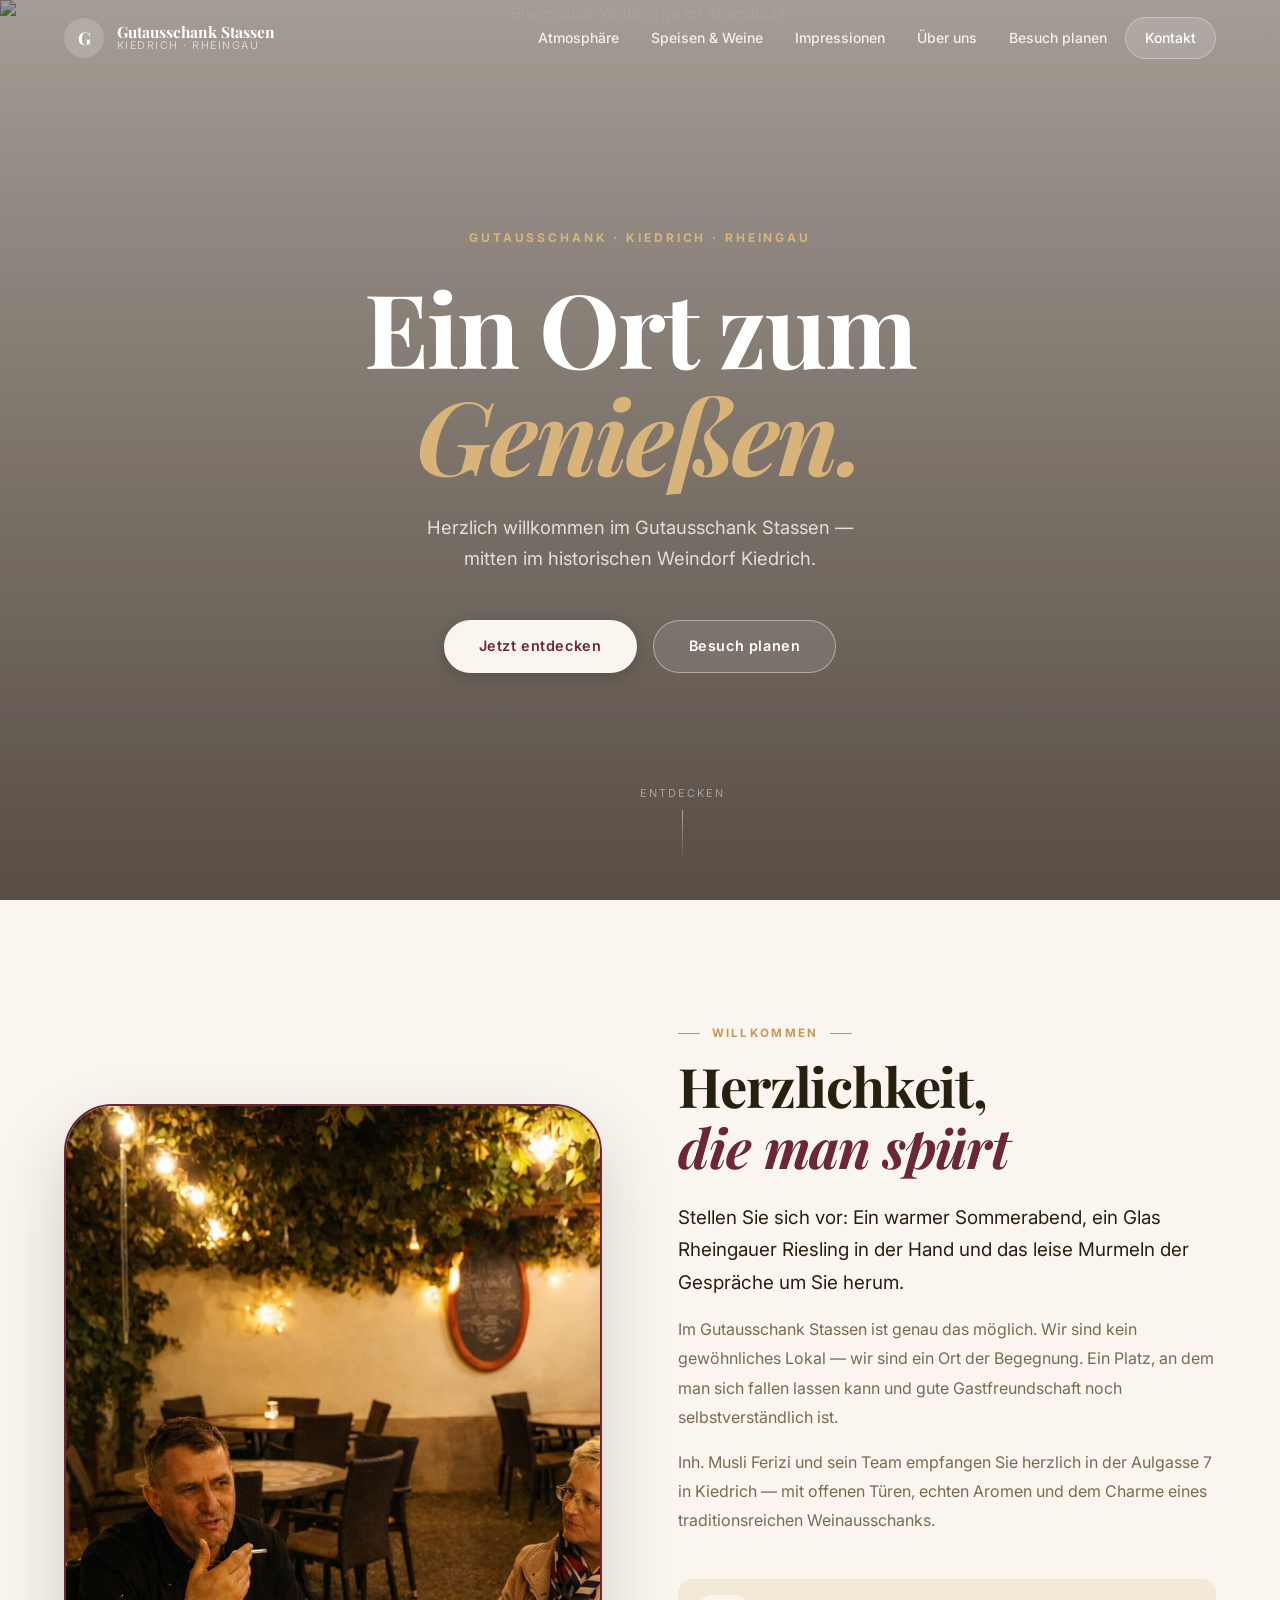
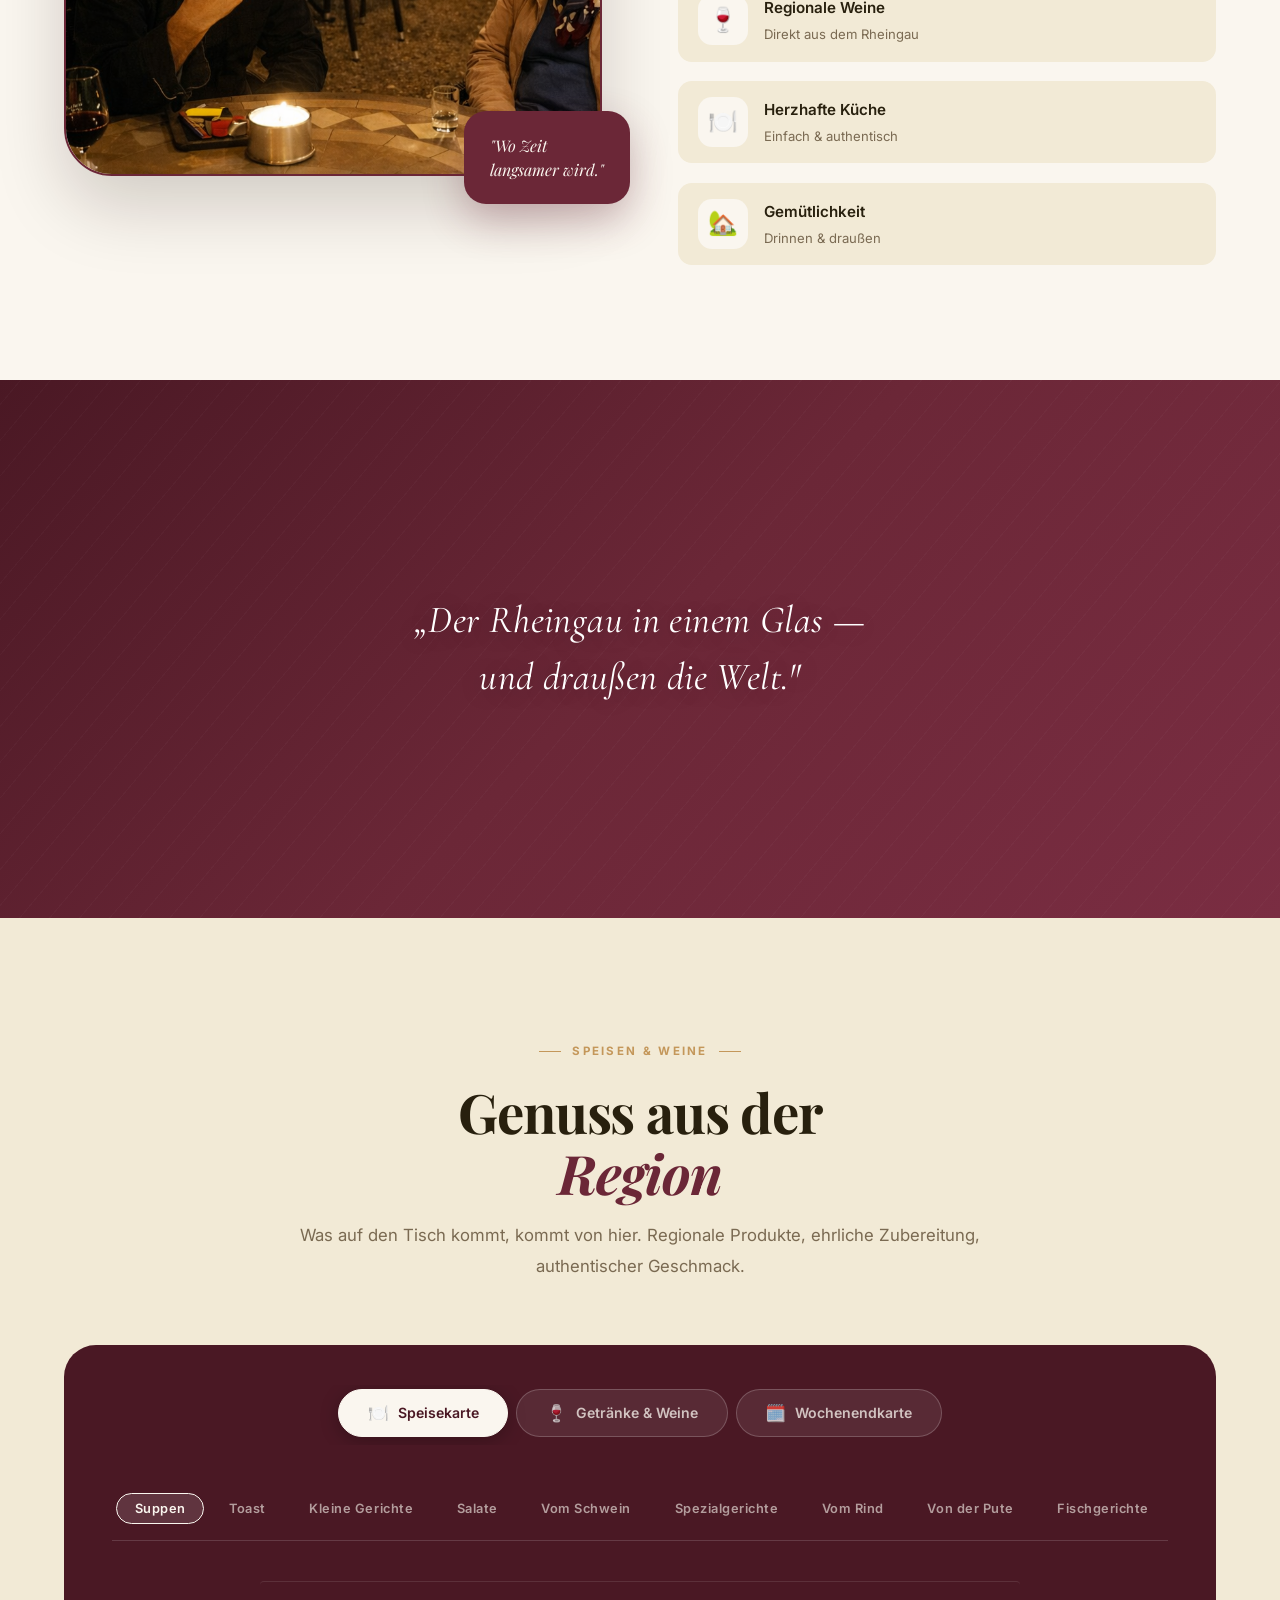
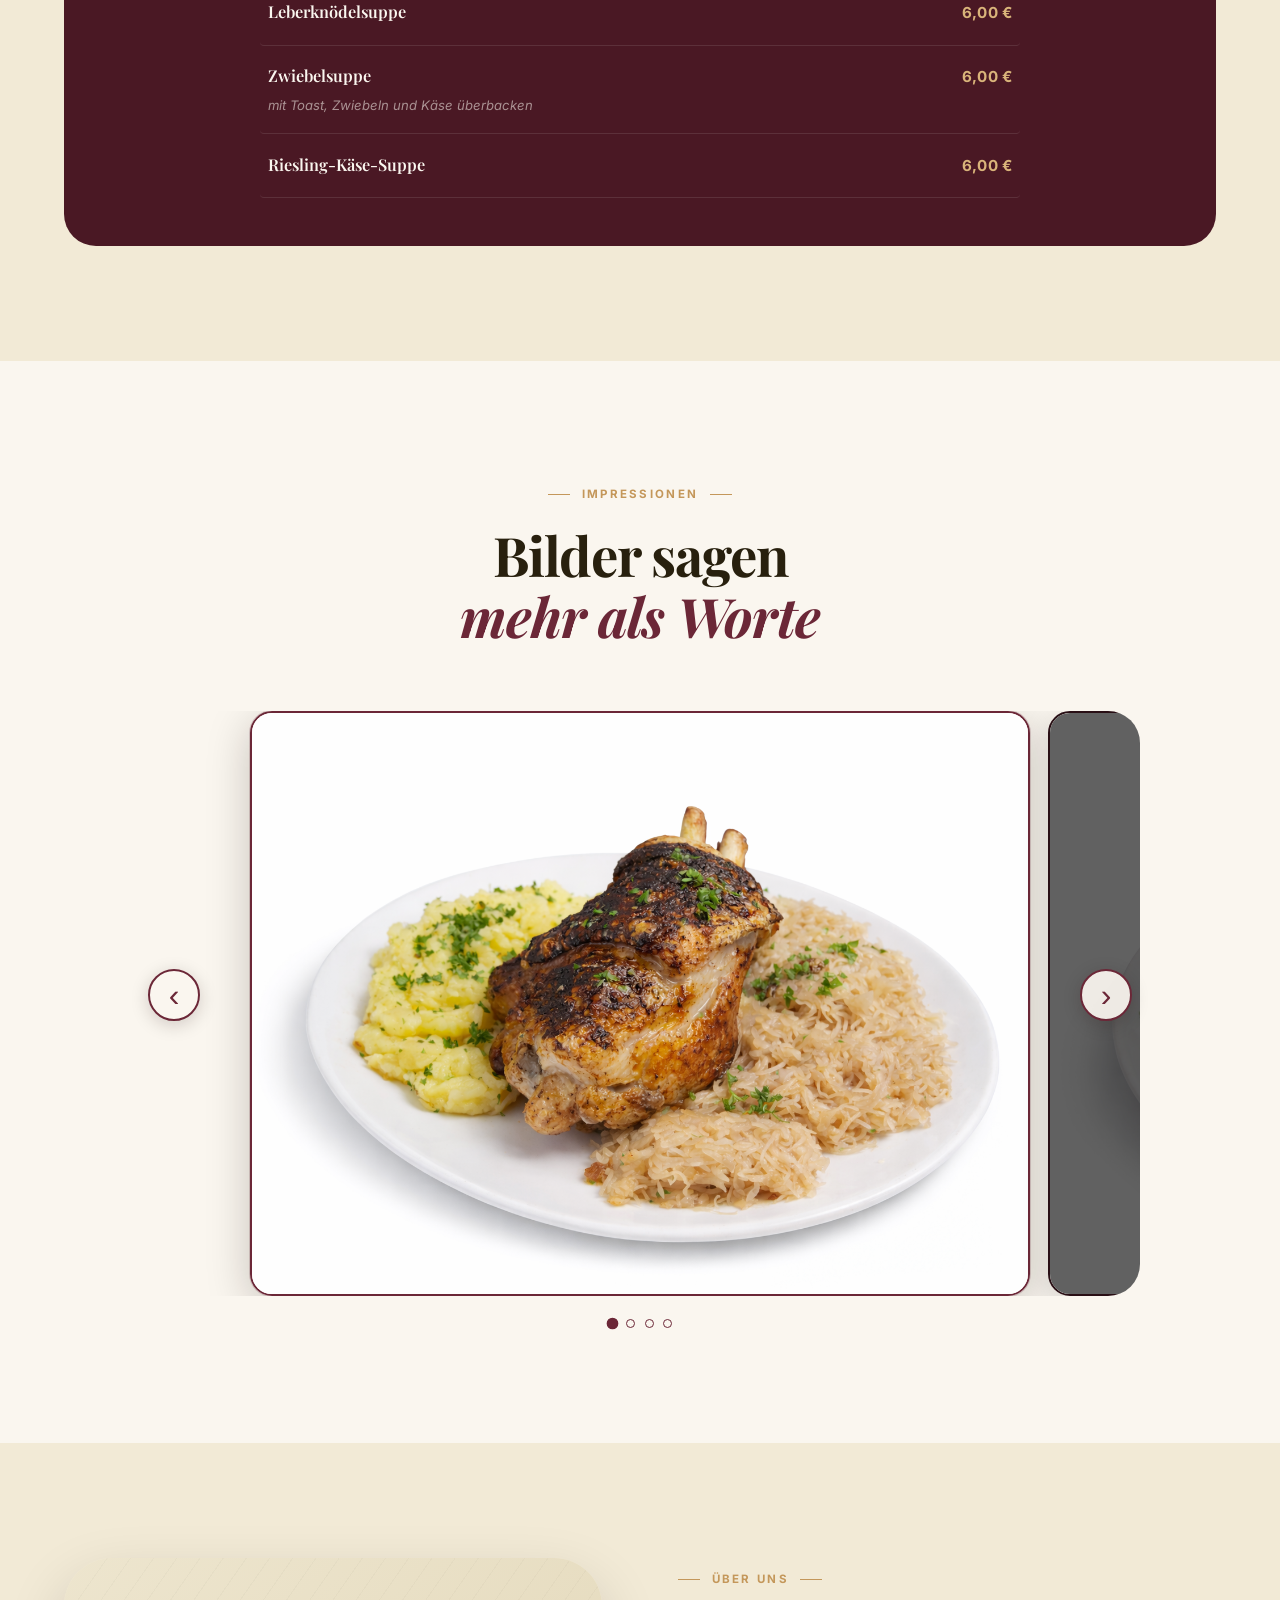
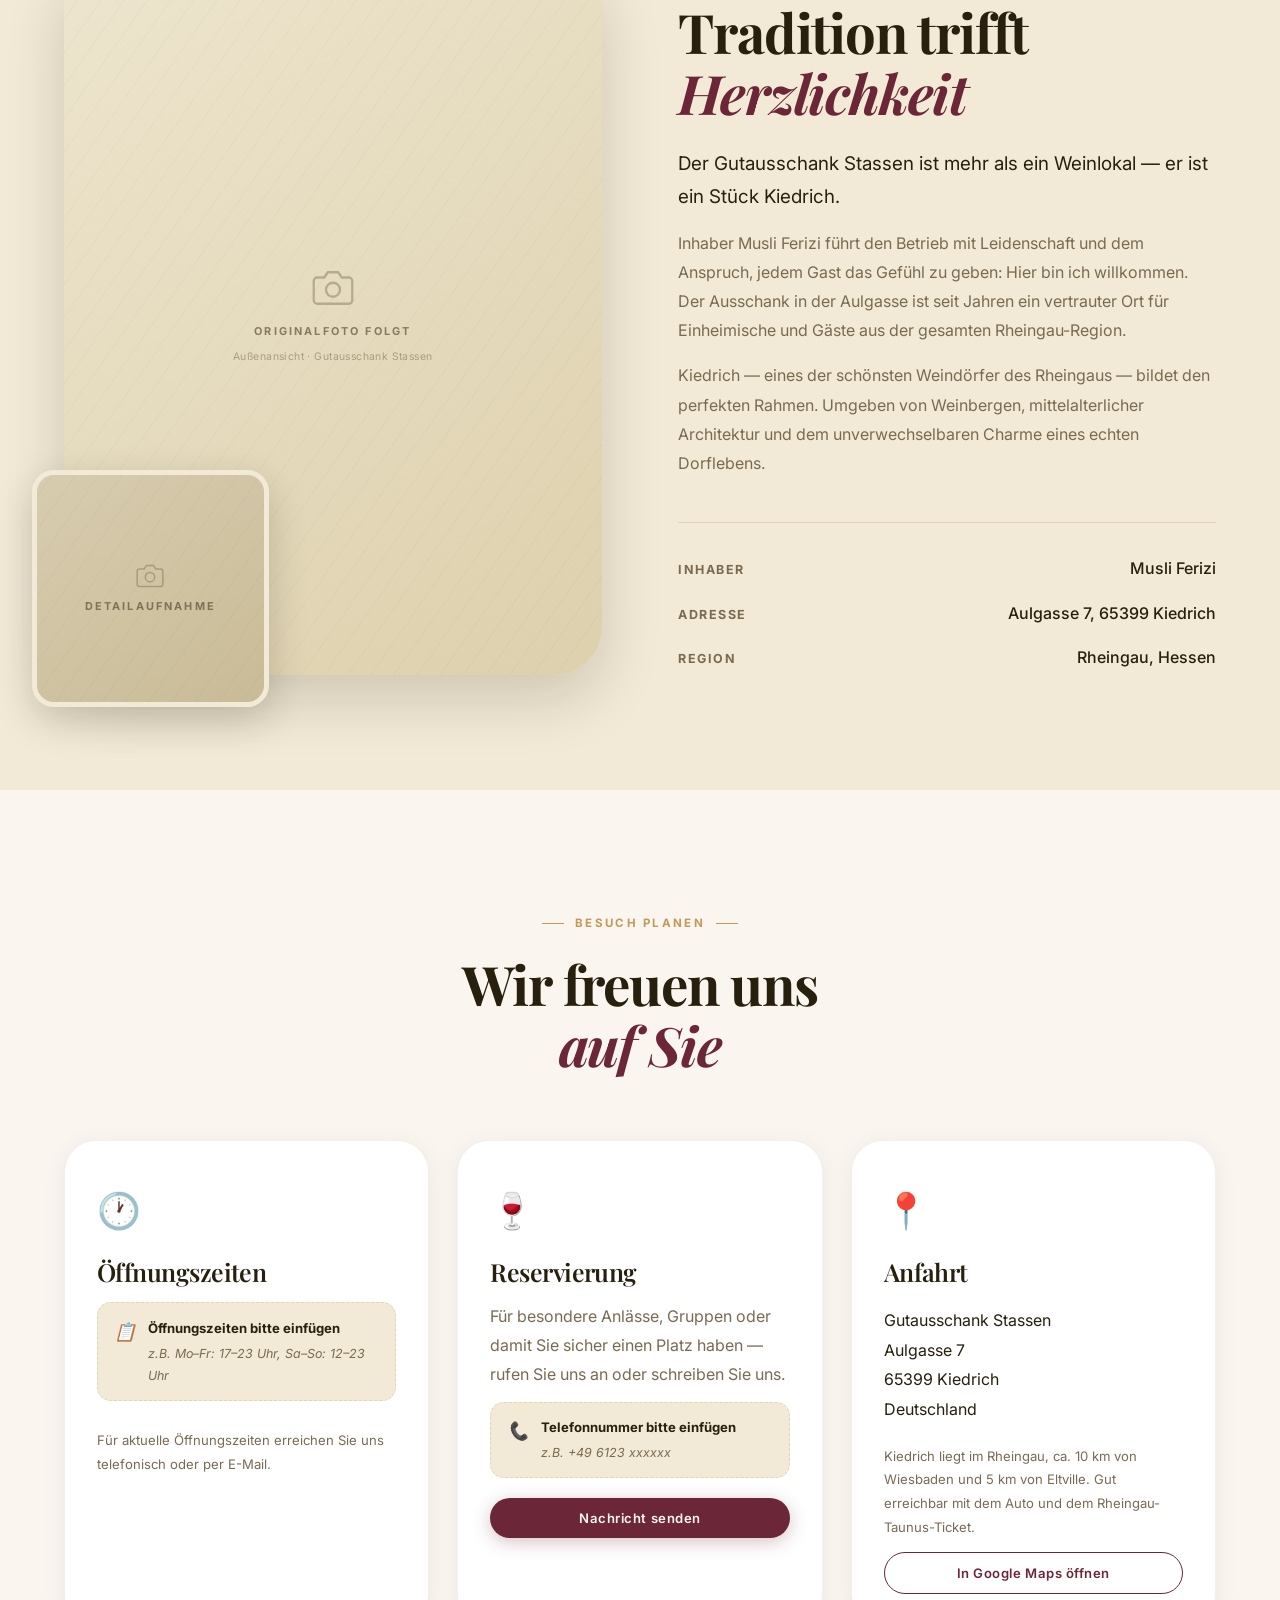
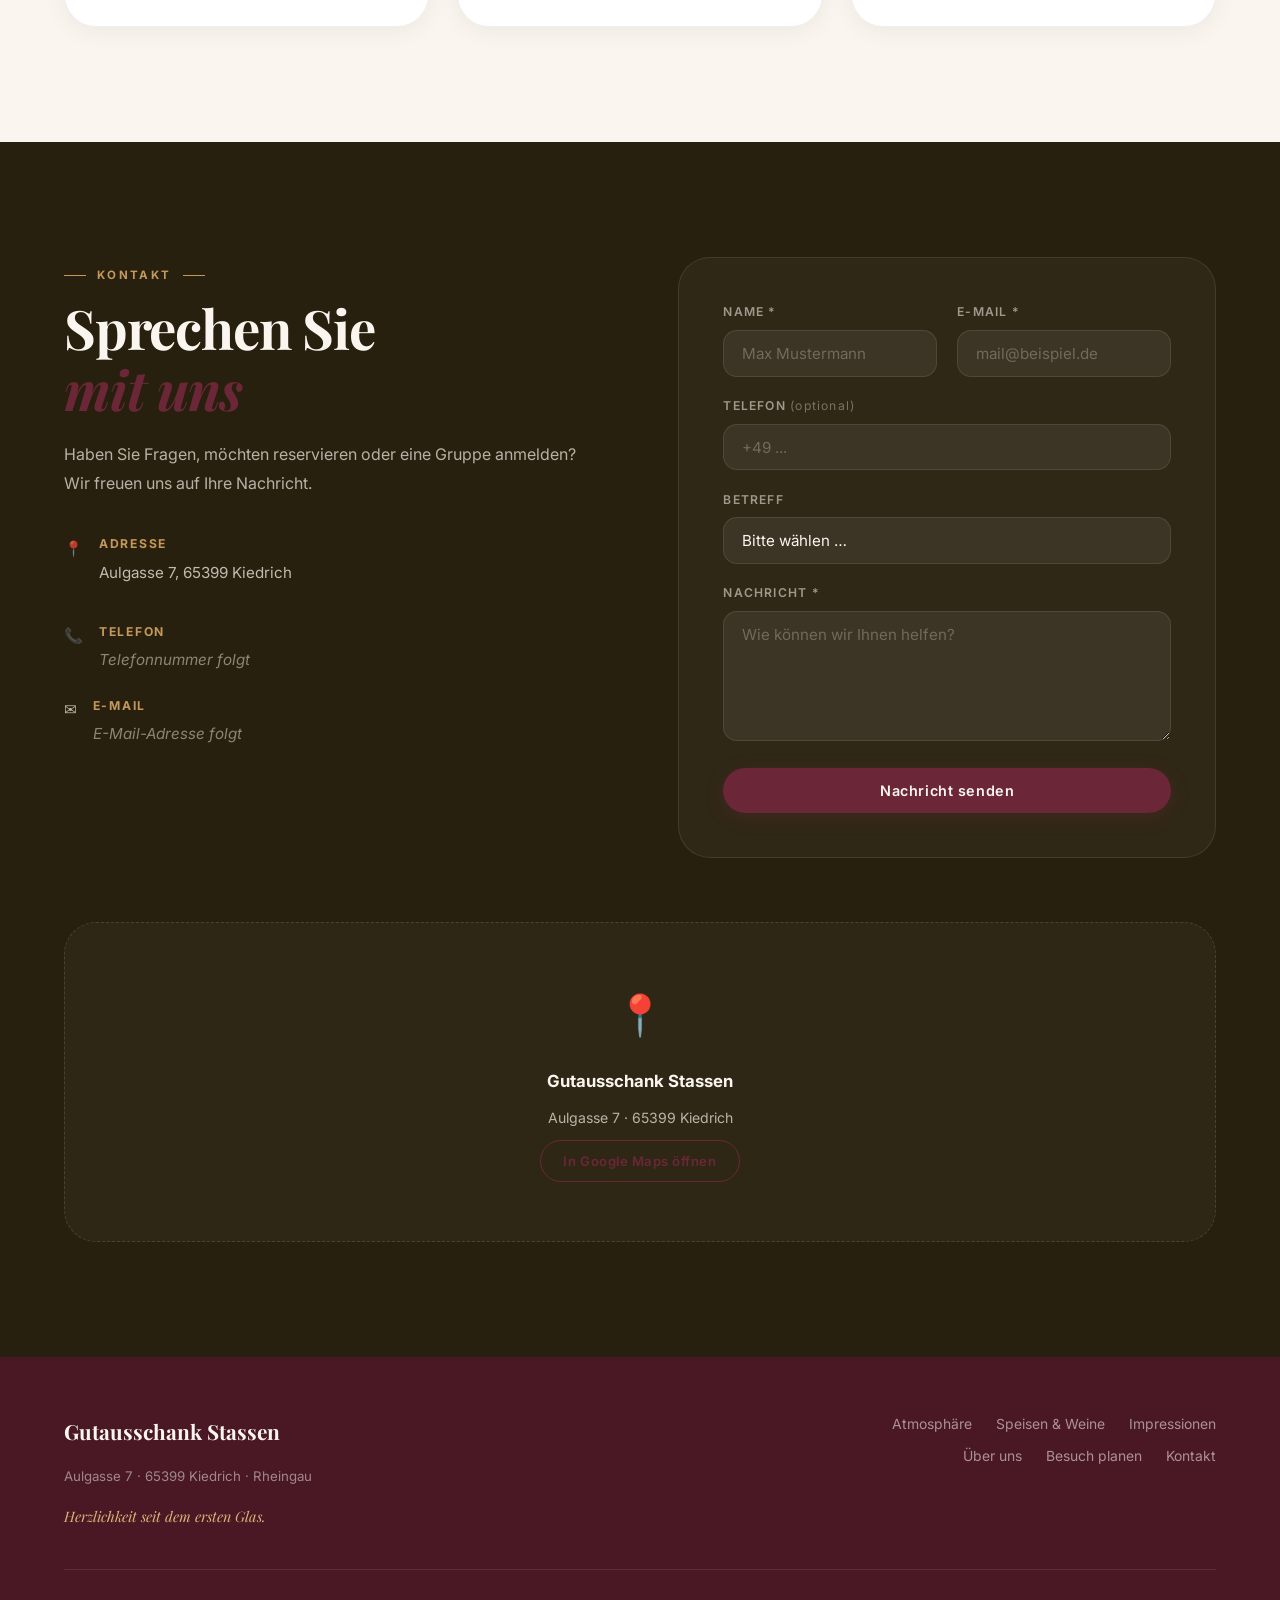
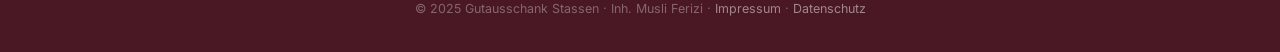
==== commit ee7ec477: "Atmosphäre: supi-4 mit weinrotem Rand eingefügt" ====
--- a/index.html
+++ b/index.html
@@ -113,14 +113,8 @@
 
           <!-- Image column -->
           <div class="atmo-visual reveal">
-            <div class="atmo-img-wrap">
-              <div class="photo-ph">
-                <div class="photo-ph-inner">
-                  <svg class="photo-ph-icon" viewBox="0 0 24 24" fill="none" stroke="currentColor" stroke-width="1.3" aria-hidden="true"><path d="M23 19a2 2 0 01-2 2H3a2 2 0 01-2-2V8a2 2 0 012-2h4l2-3h6l2 3h4a2 2 0 012 2z"/><circle cx="12" cy="13" r="4"/></svg>
-                  <span class="photo-ph-label">Originalfoto folgt</span>
-                  <span class="photo-ph-hint">Innenbereich · Gutausschank Stassen</span>
-                </div>
-              </div>
+            <div class="atmo-img-wrap atmo-img-wrap--photo">
+              <img src="images/supi-4.png" alt="Atmosphäre im Gutausschank Stassen" loading="lazy" />
             </div>
             <div class="atmo-quote-card">
               <p>"Wo Zeit<br />langsamer wird."</p>
--- a/css/styles.css
+++ b/css/styles.css
@@ -555,6 +555,7 @@
 }
 .atmo-img-wrap img { transition: transform 0.8s var(--ease); }
 .atmo-img-wrap:hover img { transform: scale(1.04); }
+.atmo-img-wrap--photo { border: 2.5px solid var(--c-wine); }
 
 .atmo-quote-card {
   position: absolute;
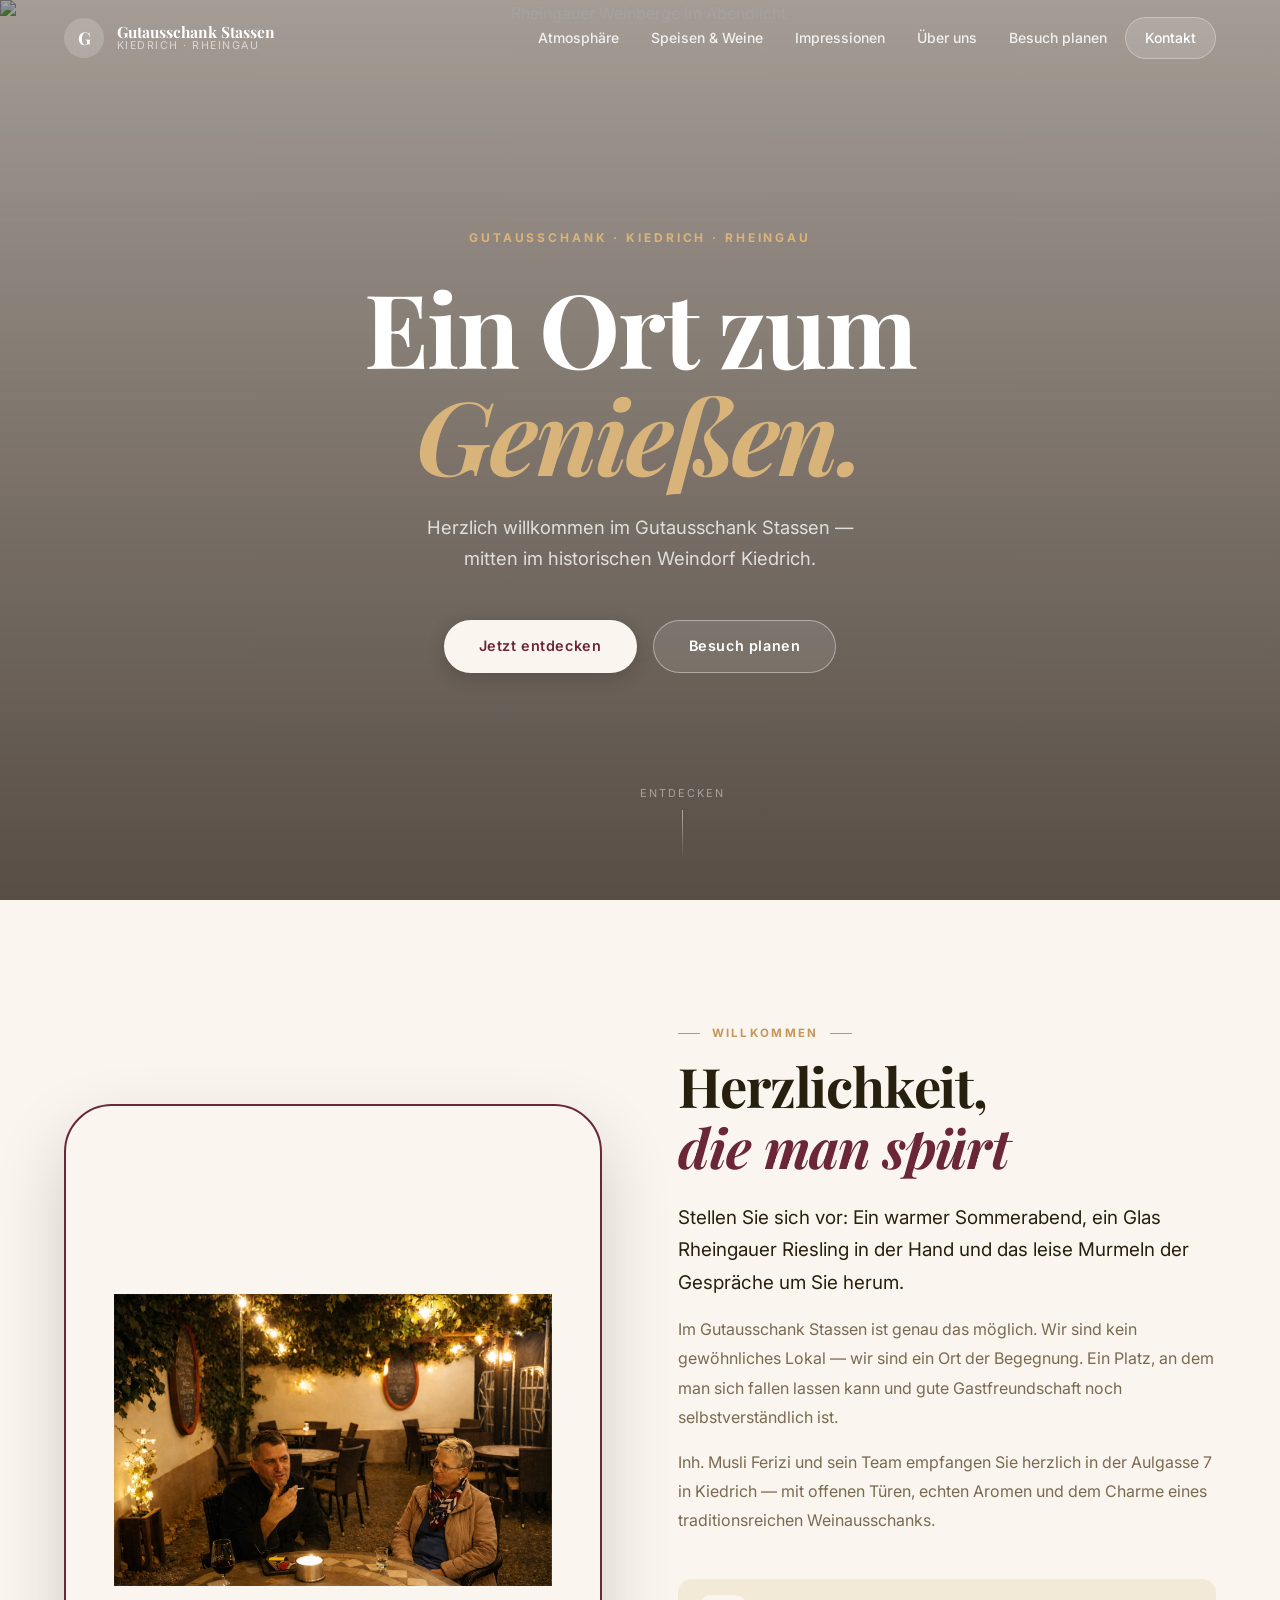
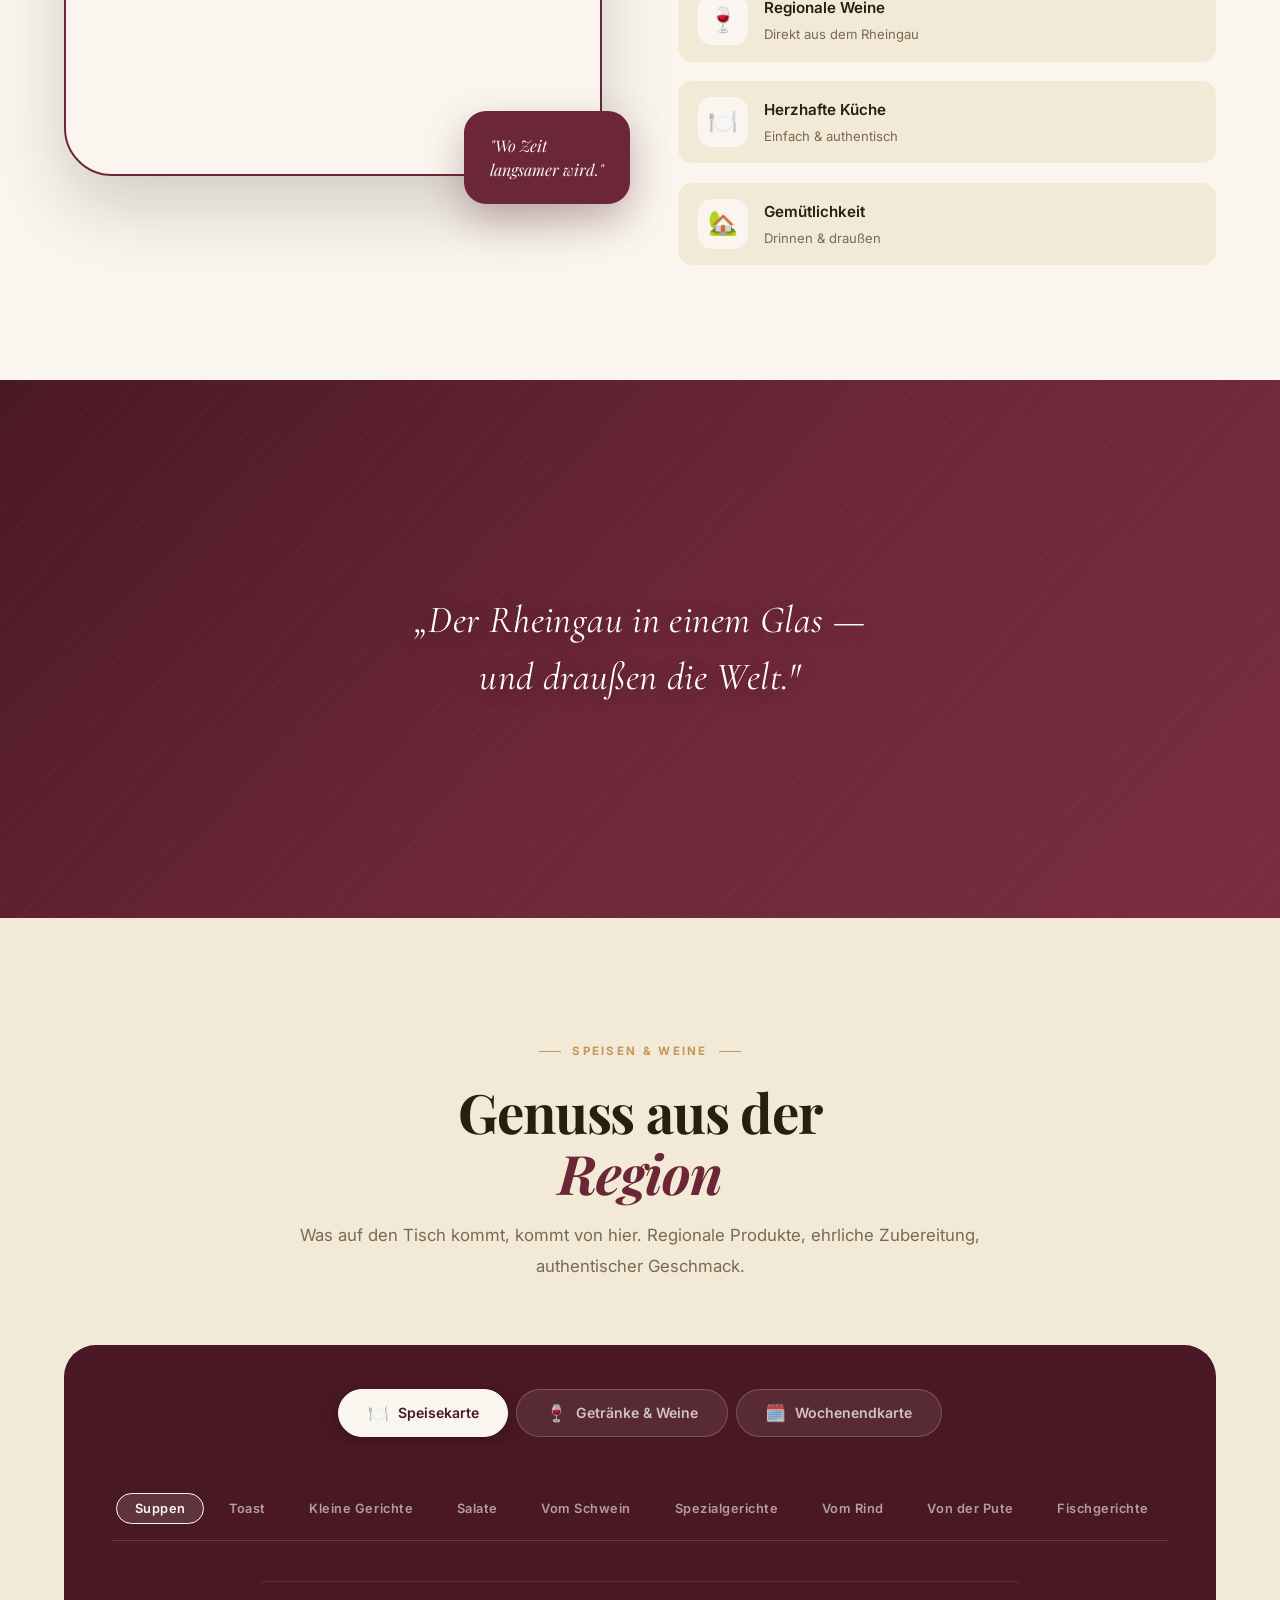
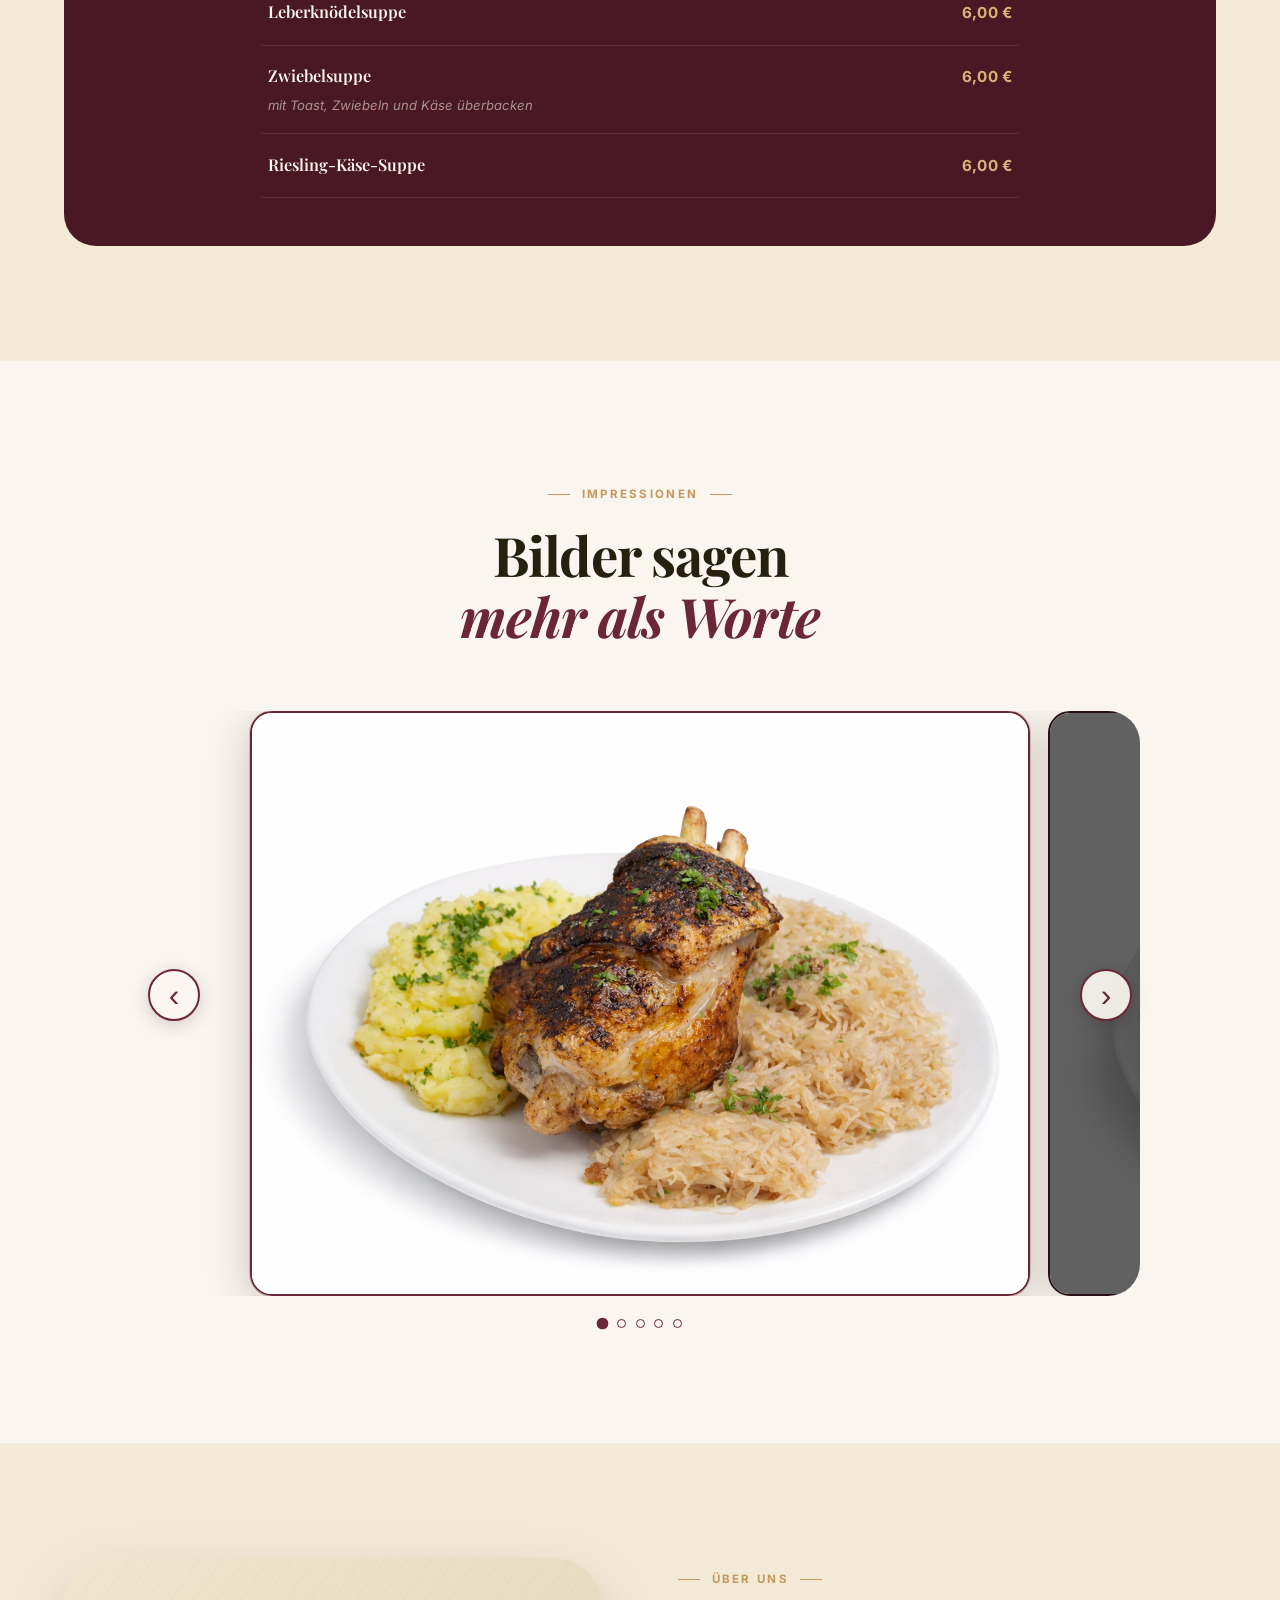
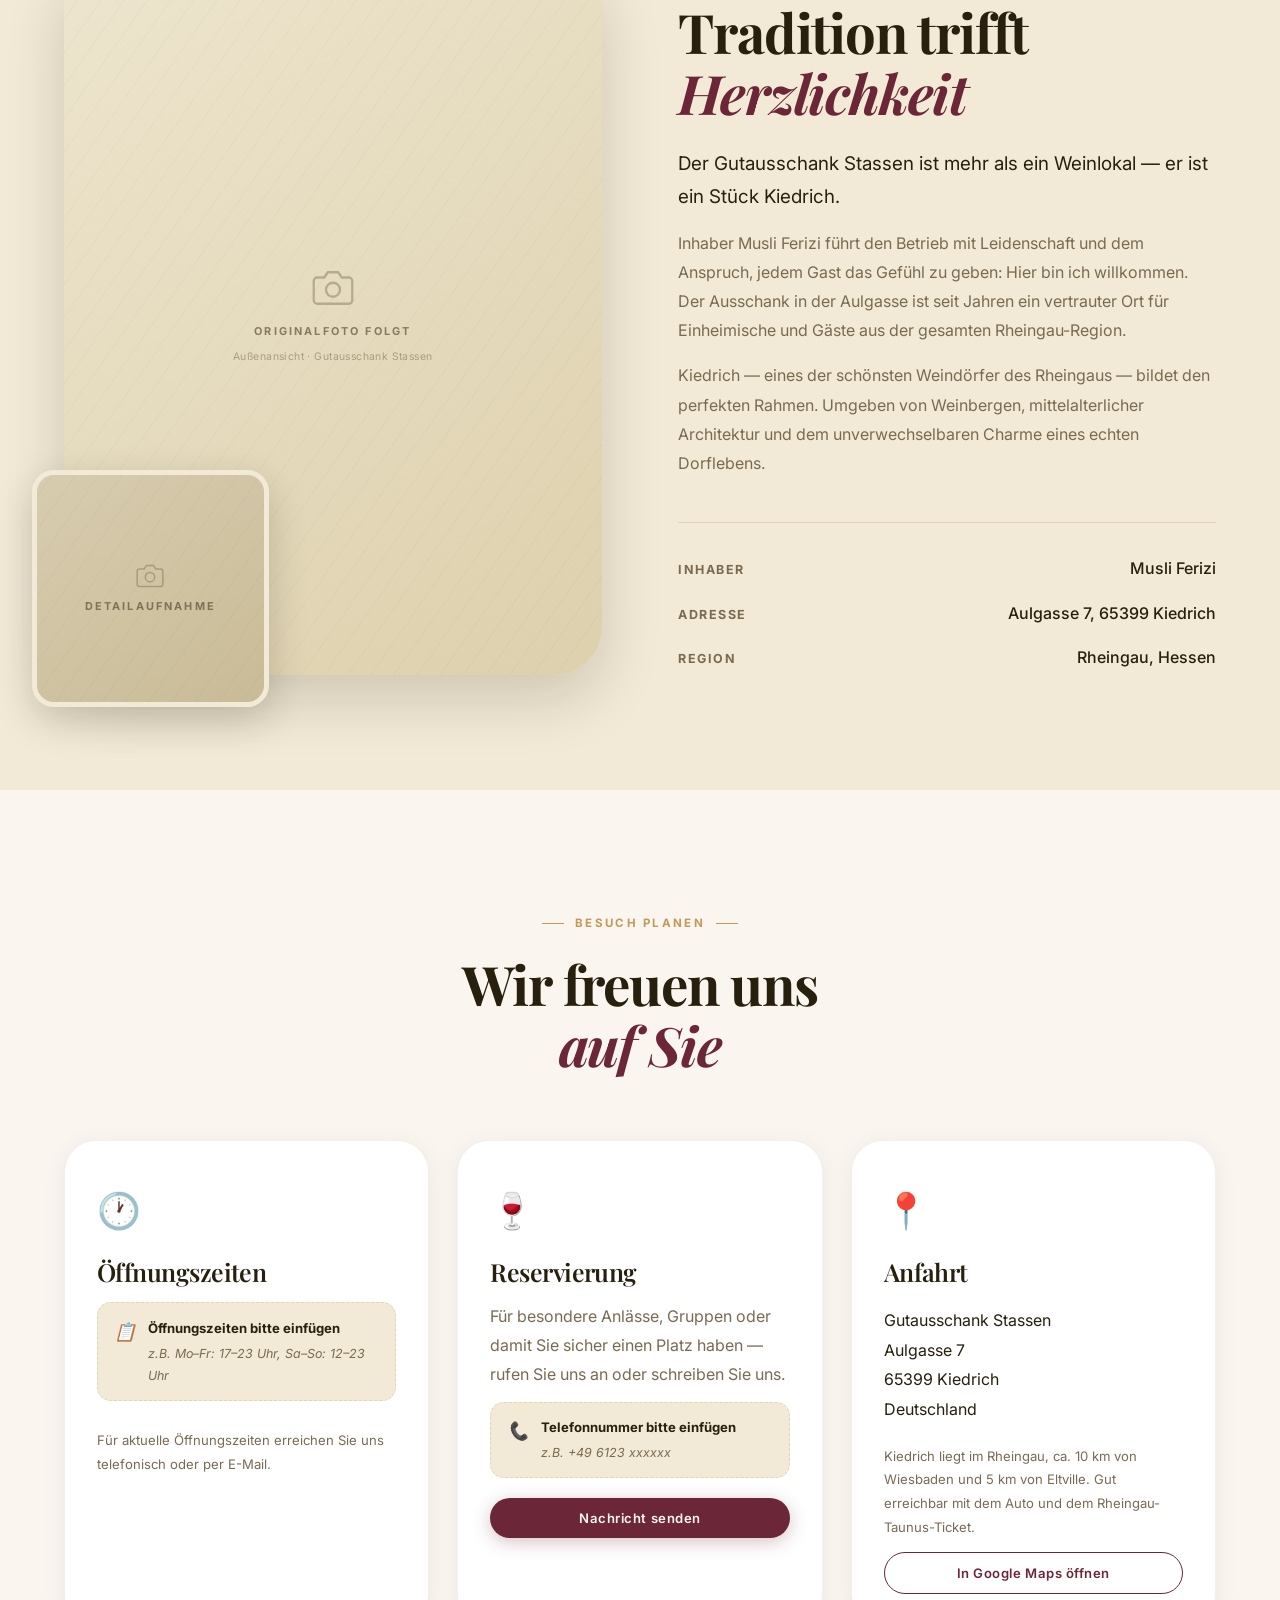
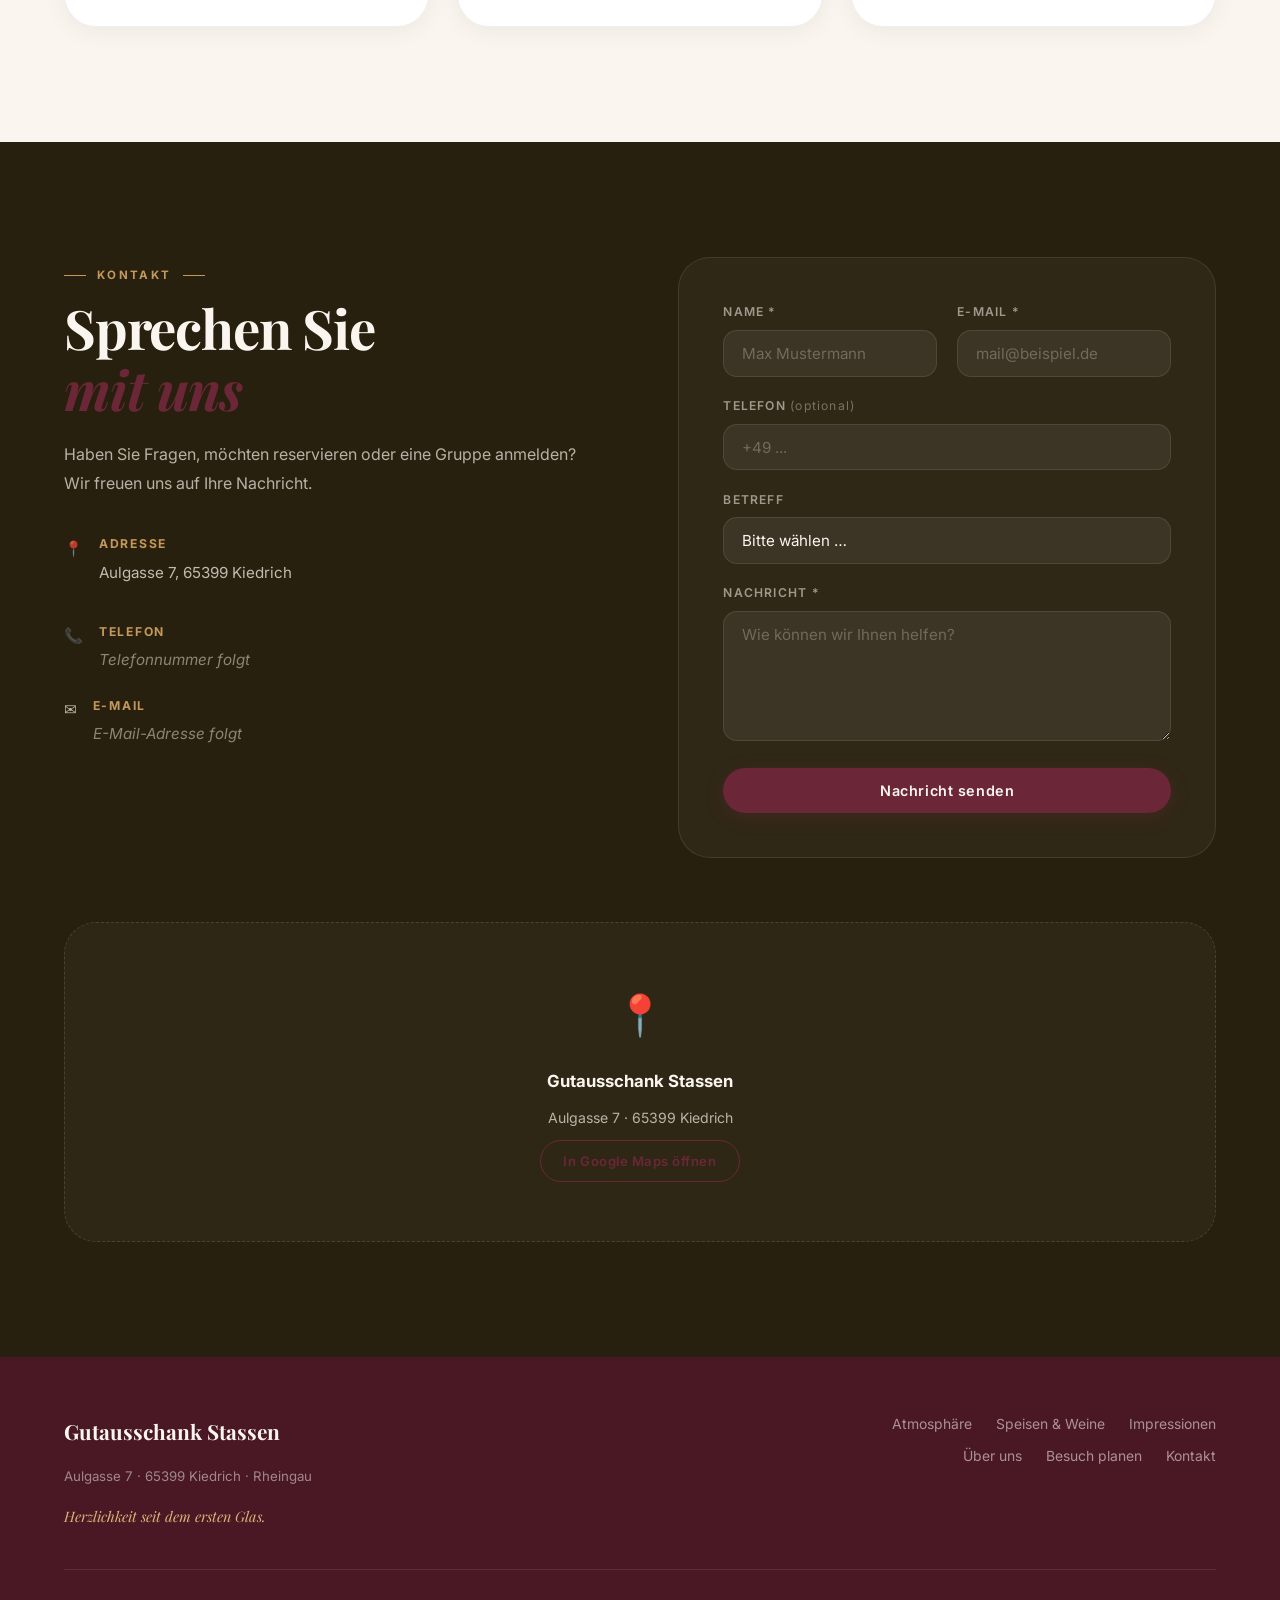
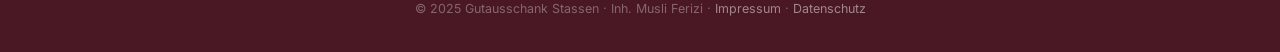
==== commit f397105b: "Slideshow: supi-8 hinzugefügt" ====
--- a/index.html
+++ b/index.html
@@ -824,6 +824,9 @@
             <div class="slideshow-slide">
               <img src="images/supi-5.png" alt="Bakarteller Spezialität" />
             </div>
+            <div class="slideshow-slide">
+              <img src="images/supi-8.png" alt="Spezialität des Hauses" />
+            </div>
           </div>
         </div>
 
@@ -832,6 +835,7 @@
           <button class="slideshow-dot"        role="tab" aria-selected="false" aria-label="Bild 2"></button>
           <button class="slideshow-dot"        role="tab" aria-selected="false" aria-label="Bild 3"></button>
           <button class="slideshow-dot"        role="tab" aria-selected="false" aria-label="Bild 4"></button>
+          <button class="slideshow-dot"        role="tab" aria-selected="false" aria-label="Bild 5"></button>
         </div>
 
       </div>
--- a/css/styles.css
+++ b/css/styles.css
@@ -556,6 +556,7 @@
 .atmo-img-wrap img { transition: transform 0.8s var(--ease); }
 .atmo-img-wrap:hover img { transform: scale(1.04); }
 .atmo-img-wrap--photo { border: 2.5px solid var(--c-wine); }
+.atmo-img-wrap--photo img { object-fit: contain; transform: scale(0.82); }
 
 .atmo-quote-card {
   position: absolute;
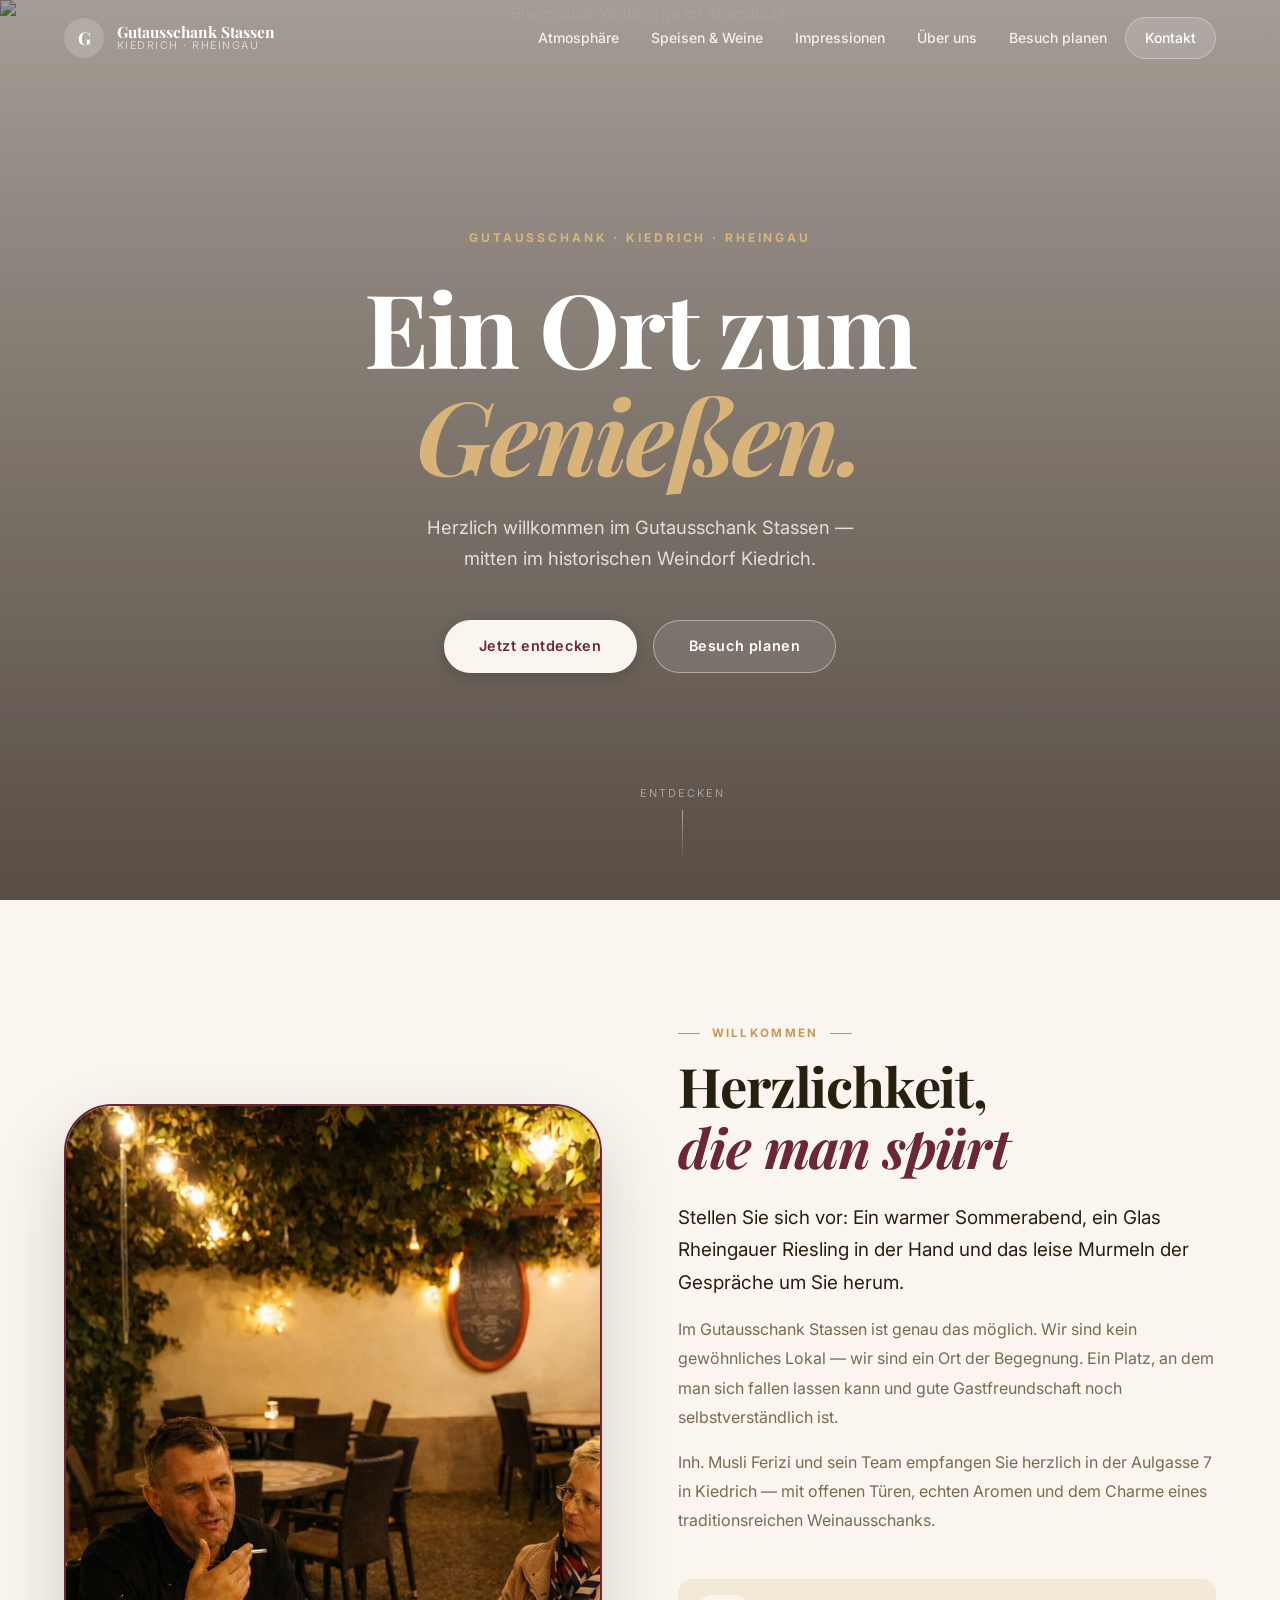
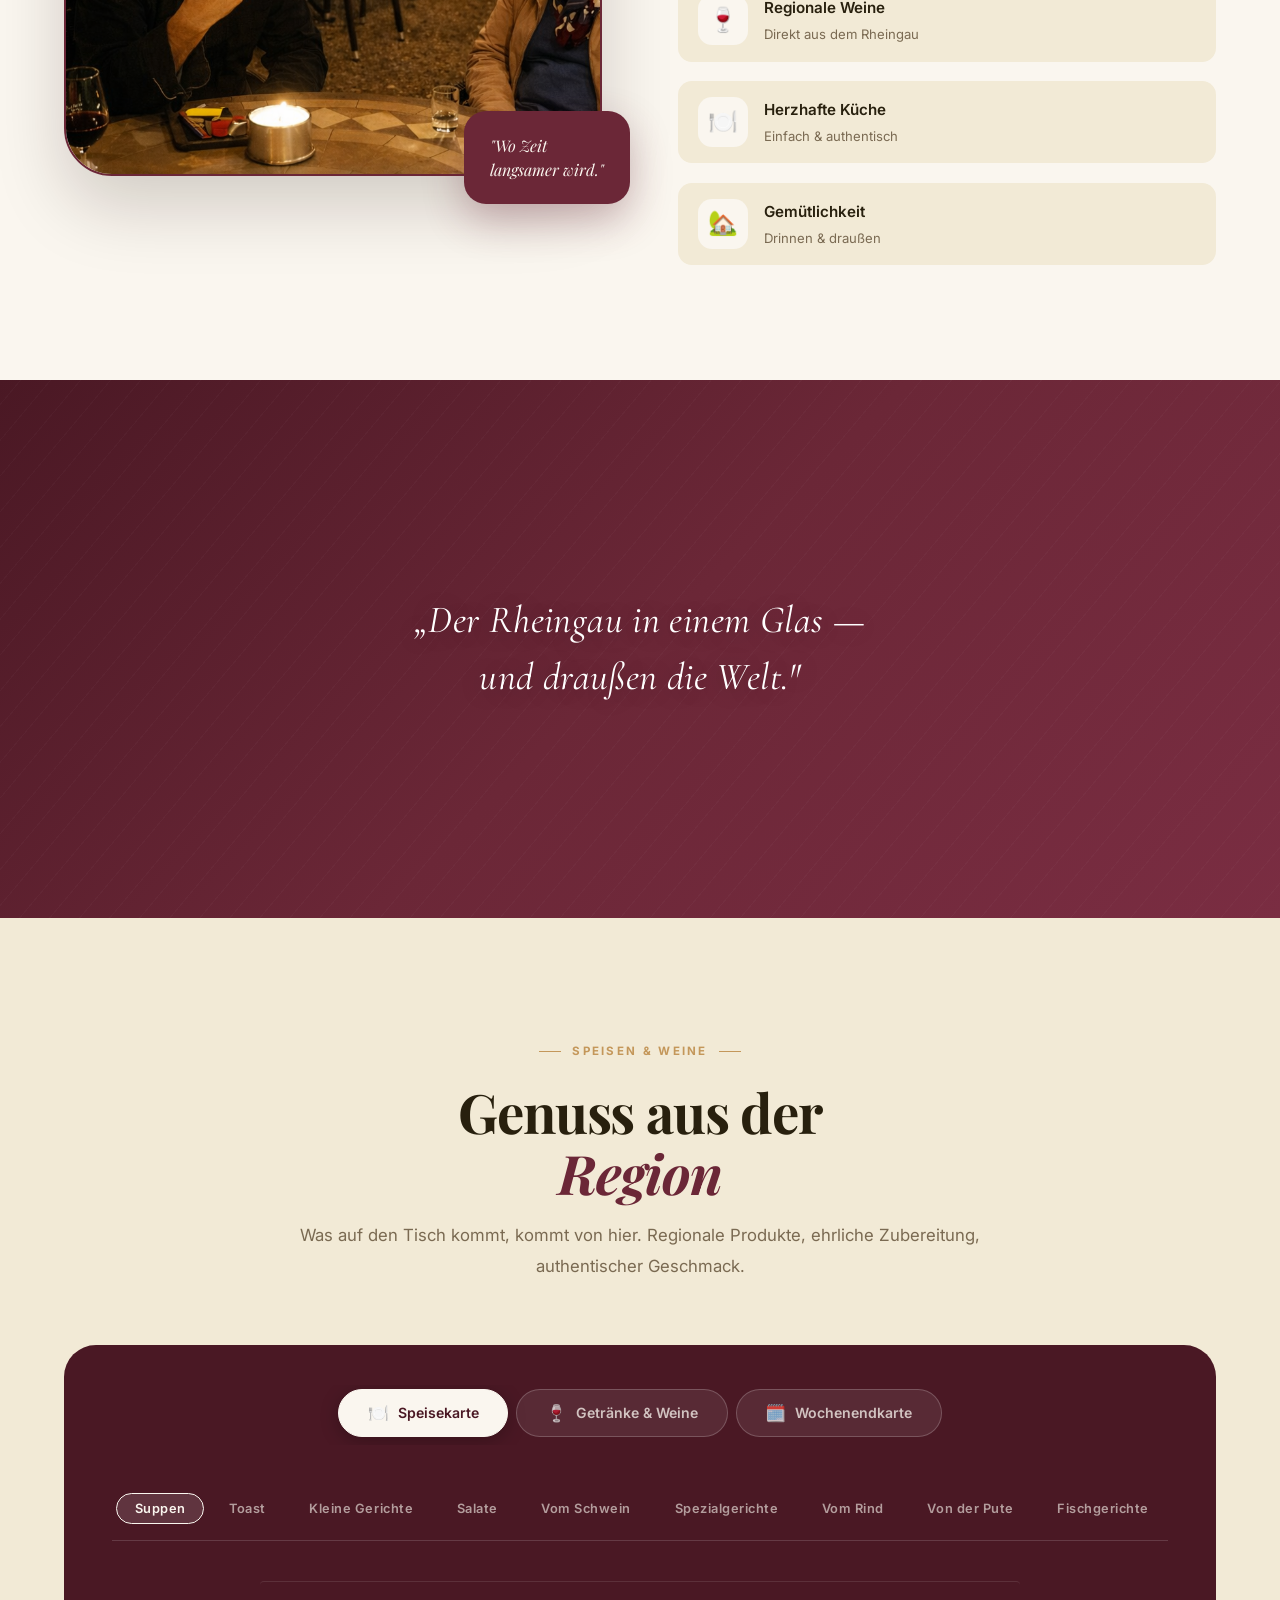
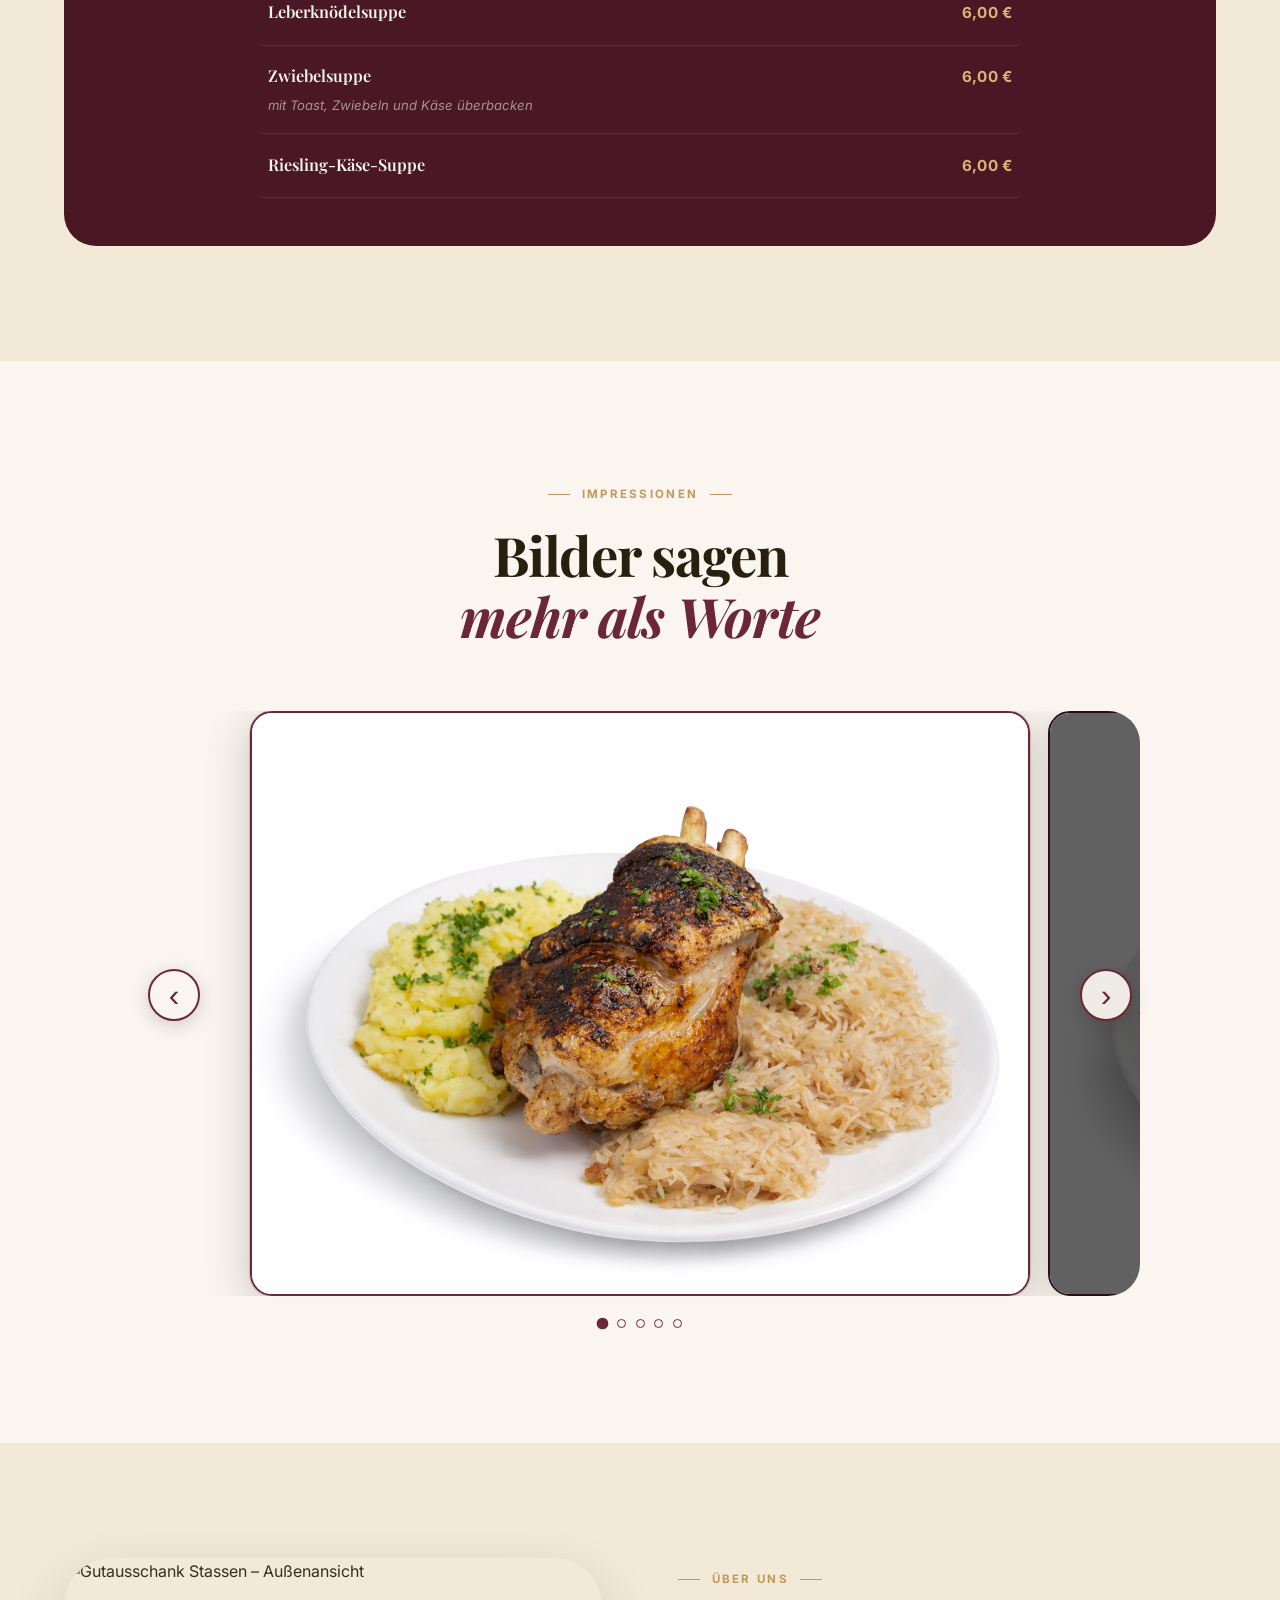
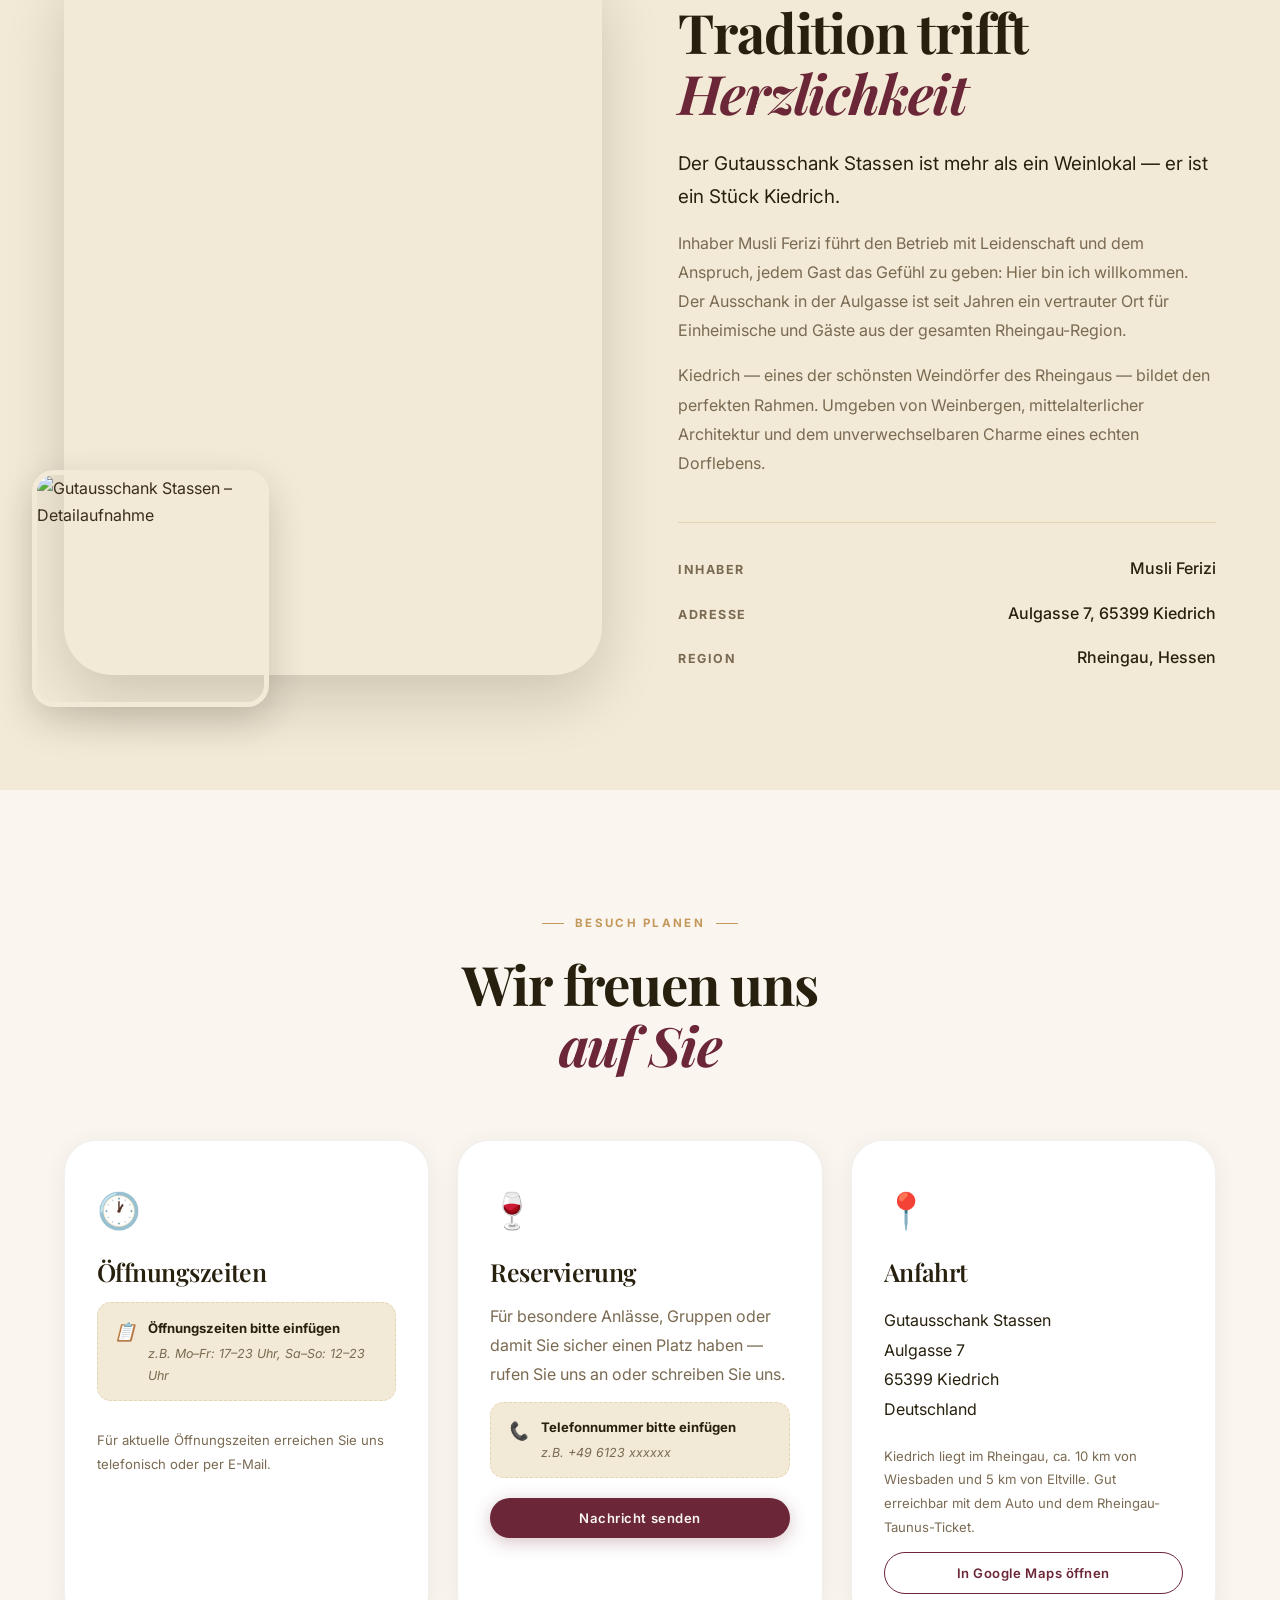
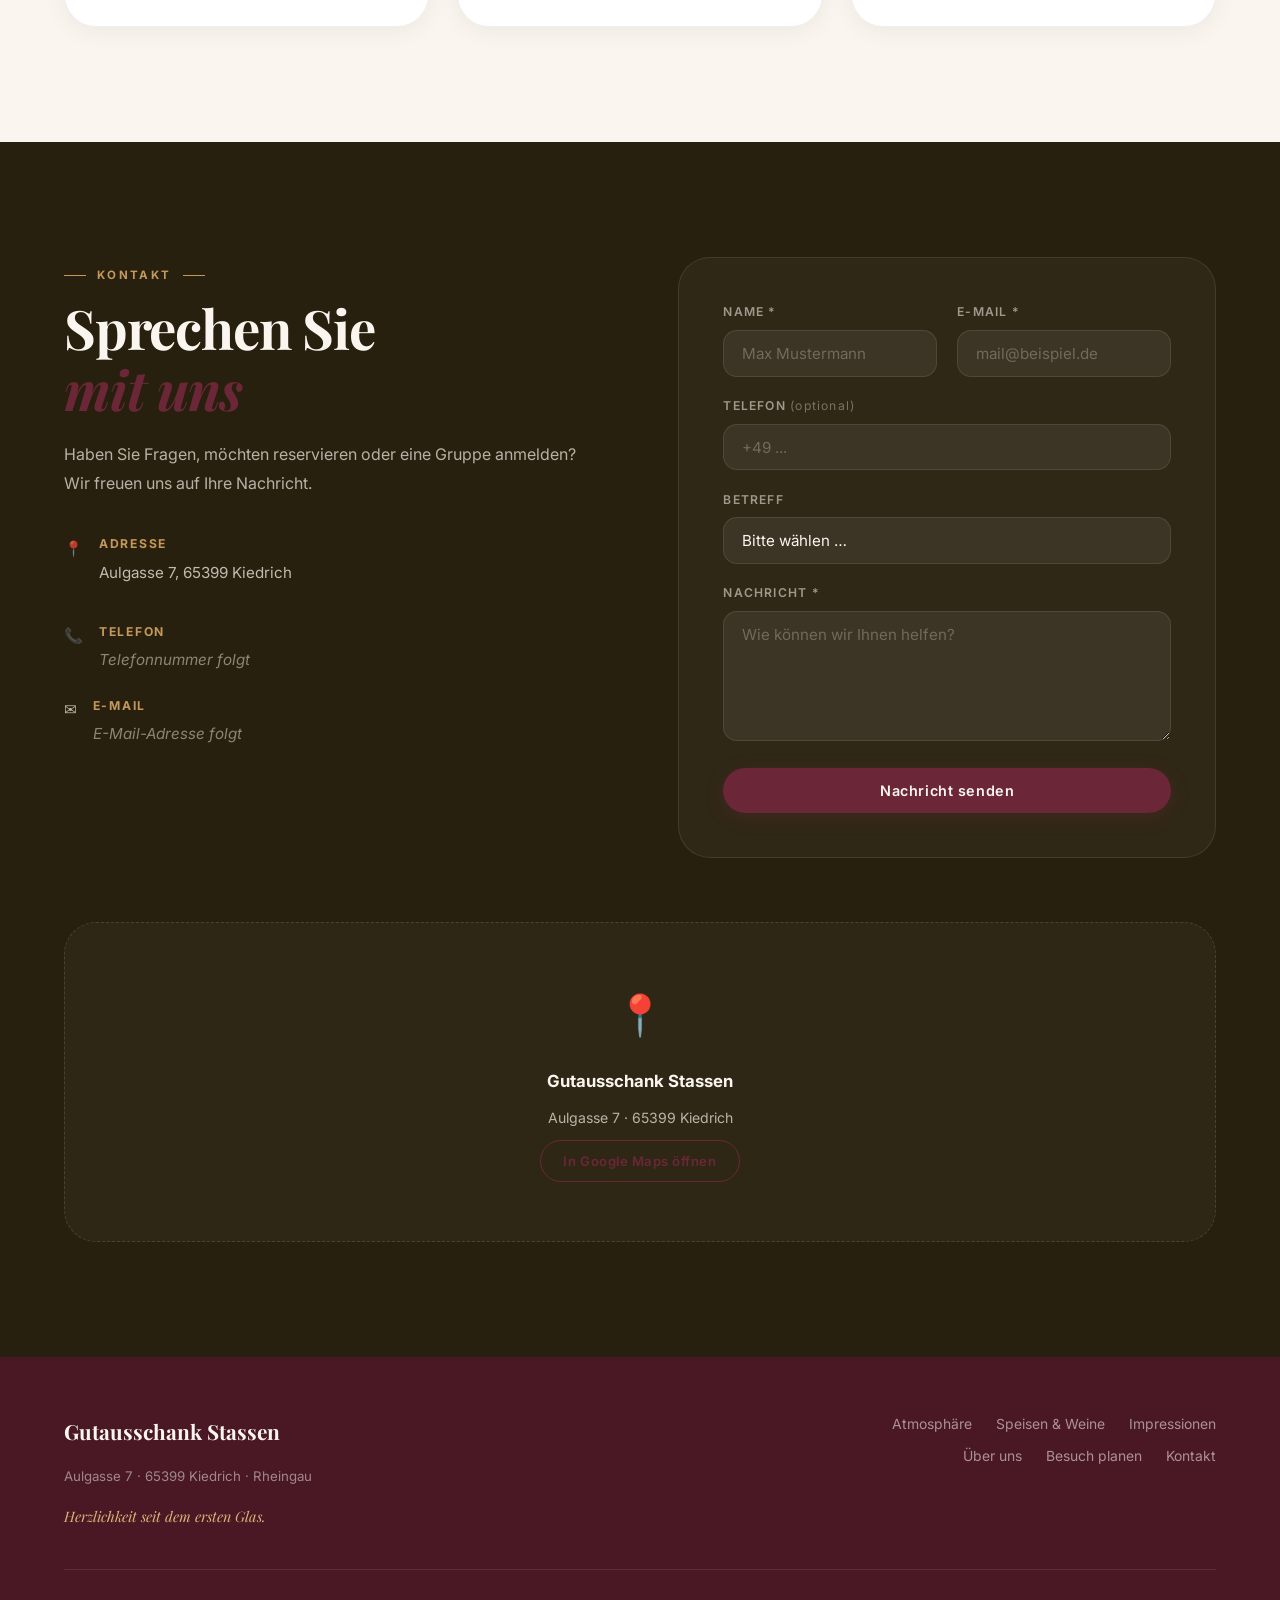
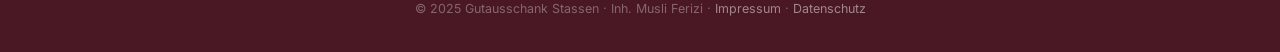
==== commit 19f5fe75: "Replace supi-8 with supi-11 in slideshow; add supi-9/10 to Über uns section" ====
--- a/index.html
+++ b/index.html
@@ -825,7 +825,7 @@
               <img src="images/supi-5.png" alt="Bakarteller Spezialität" />
             </div>
             <div class="slideshow-slide">
-              <img src="images/supi-8.png" alt="Spezialität des Hauses" />
+              <img src="images/supi-11.png" alt="Spezialität des Hauses" />
             </div>
           </div>
         </div>
@@ -851,23 +851,10 @@
           <!-- Images -->
           <div class="about-visual reveal">
             <div class="about-img-main">
-              <!-- FOTO-HINWEIS: Außenansicht des Gutausschanks oder der Eingang -->
-              <div class="photo-ph photo-ph--tall">
-                <div class="photo-ph-inner">
-                  <svg class="photo-ph-icon" viewBox="0 0 24 24" fill="none" stroke="currentColor" stroke-width="1.3" aria-hidden="true"><path d="M23 19a2 2 0 01-2 2H3a2 2 0 01-2-2V8a2 2 0 012-2h4l2-3h6l2 3h4a2 2 0 012 2z"/><circle cx="12" cy="13" r="4"/></svg>
-                  <span class="photo-ph-label">Originalfoto folgt</span>
-                  <span class="photo-ph-hint">Außenansicht · Gutausschank Stassen</span>
-                </div>
-              </div>
+              <img src="images/supi-9.png" alt="Gutausschank Stassen – Außenansicht" loading="lazy" />
             </div>
             <div class="about-img-accent">
-              <!-- FOTO-HINWEIS: Detail-Aufnahme — Weinglas, Flasche oder Tischdekoration -->
-              <div class="photo-ph photo-ph--mid">
-                <div class="photo-ph-inner photo-ph-inner--sm">
-                  <svg class="photo-ph-icon photo-ph-icon--sm" viewBox="0 0 24 24" fill="none" stroke="currentColor" stroke-width="1.3" aria-hidden="true"><path d="M23 19a2 2 0 01-2 2H3a2 2 0 01-2-2V8a2 2 0 012-2h4l2-3h6l2 3h4a2 2 0 012 2z"/><circle cx="12" cy="13" r="4"/></svg>
-                  <span class="photo-ph-label">Detailaufnahme</span>
-                </div>
-              </div>
+              <img src="images/supi-10.png" alt="Gutausschank Stassen – Detailaufnahme" loading="lazy" />
             </div>
           </div>
 
--- a/css/styles.css
+++ b/css/styles.css
@@ -556,7 +556,7 @@
 .atmo-img-wrap img { transition: transform 0.8s var(--ease); }
 .atmo-img-wrap:hover img { transform: scale(1.04); }
 .atmo-img-wrap--photo { border: 2.5px solid var(--c-wine); }
-.atmo-img-wrap--photo img { object-fit: contain; transform: scale(0.82); }
+.atmo-img-wrap--photo img { object-fit: cover; }
 
 .atmo-quote-card {
   position: absolute;
@@ -1012,8 +1012,9 @@
   aspect-ratio: 3/4;
   box-shadow: 0 24px 60px rgba(25, 12, 3, 0.16);
 }
-.about-img-main img { transition: transform 0.8s ease; }
+.about-img-main img { width: 100%; height: 100%; object-fit: cover; transition: transform 0.8s ease; }
 .about-img-main:hover img { transform: scale(1.04); }
+.about-img-accent img { width: 100%; height: 100%; object-fit: cover; }
 
 .about-img-accent {
   position: absolute;
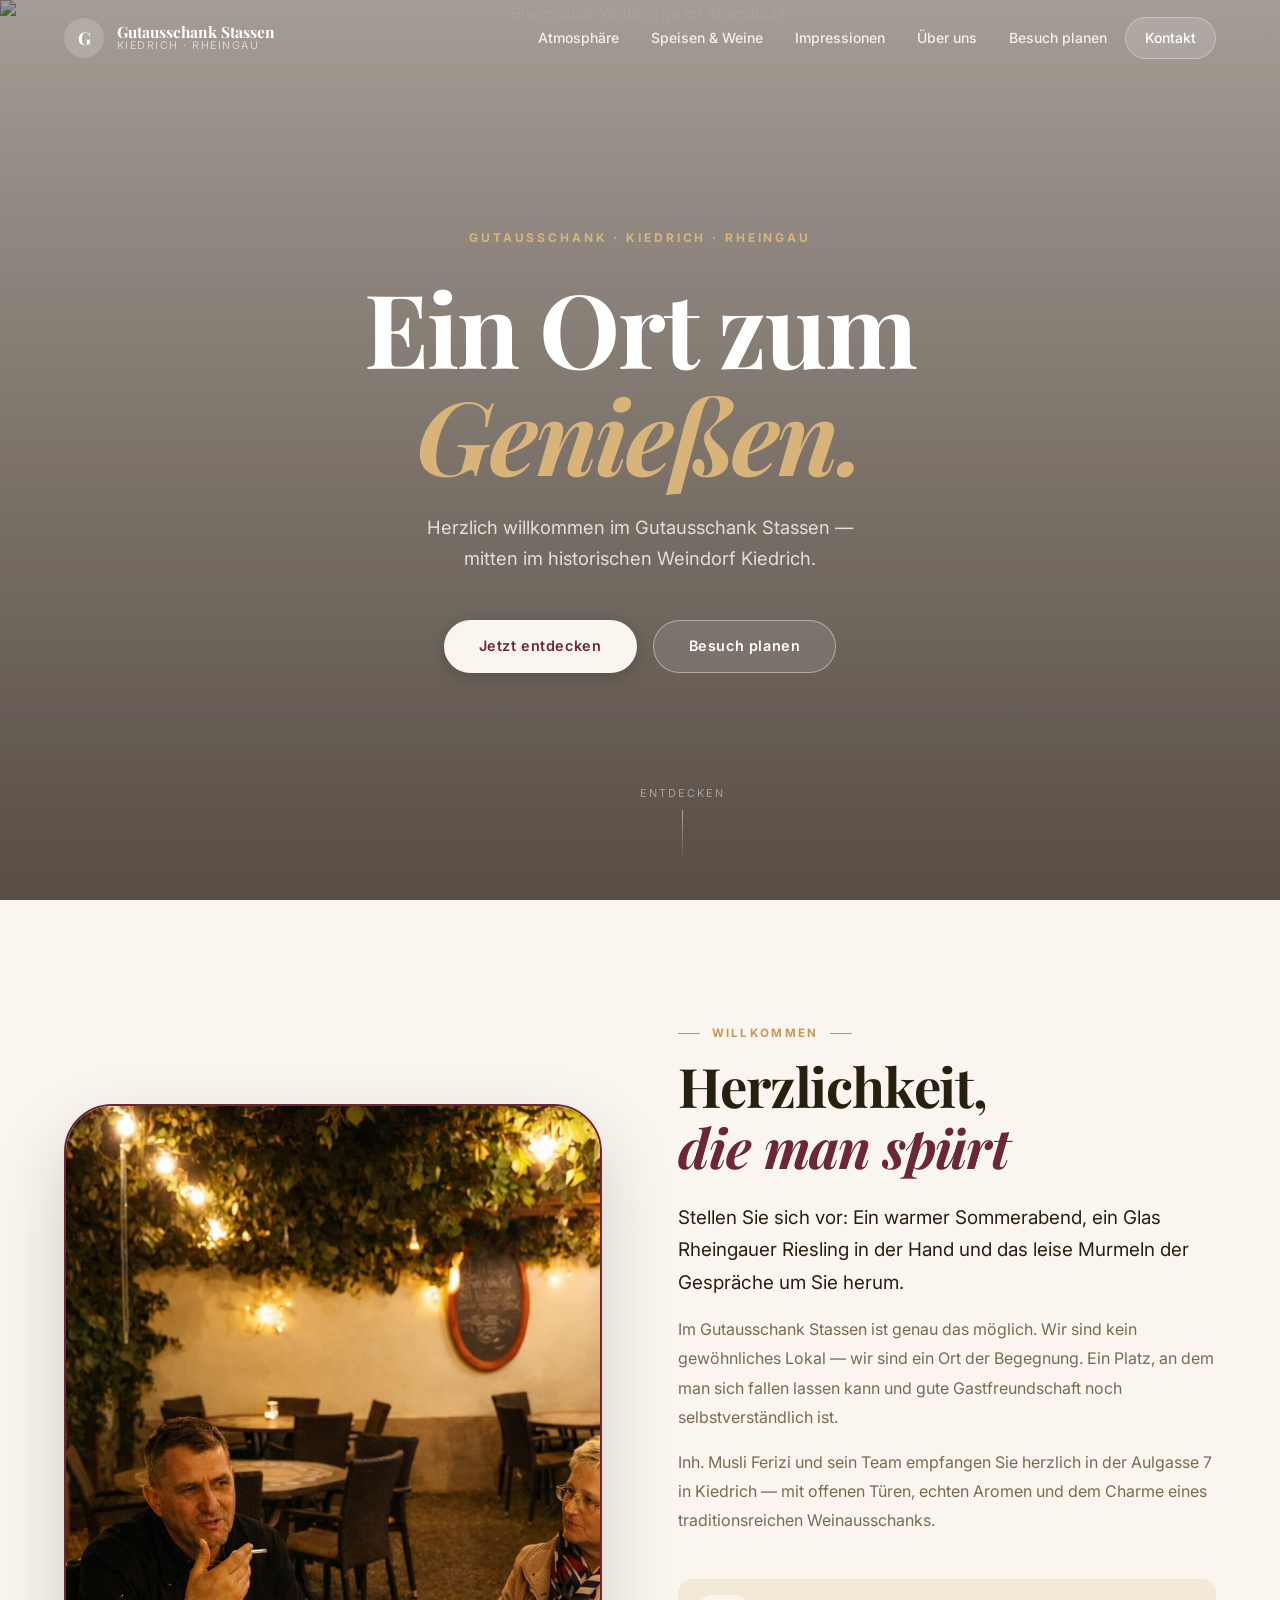
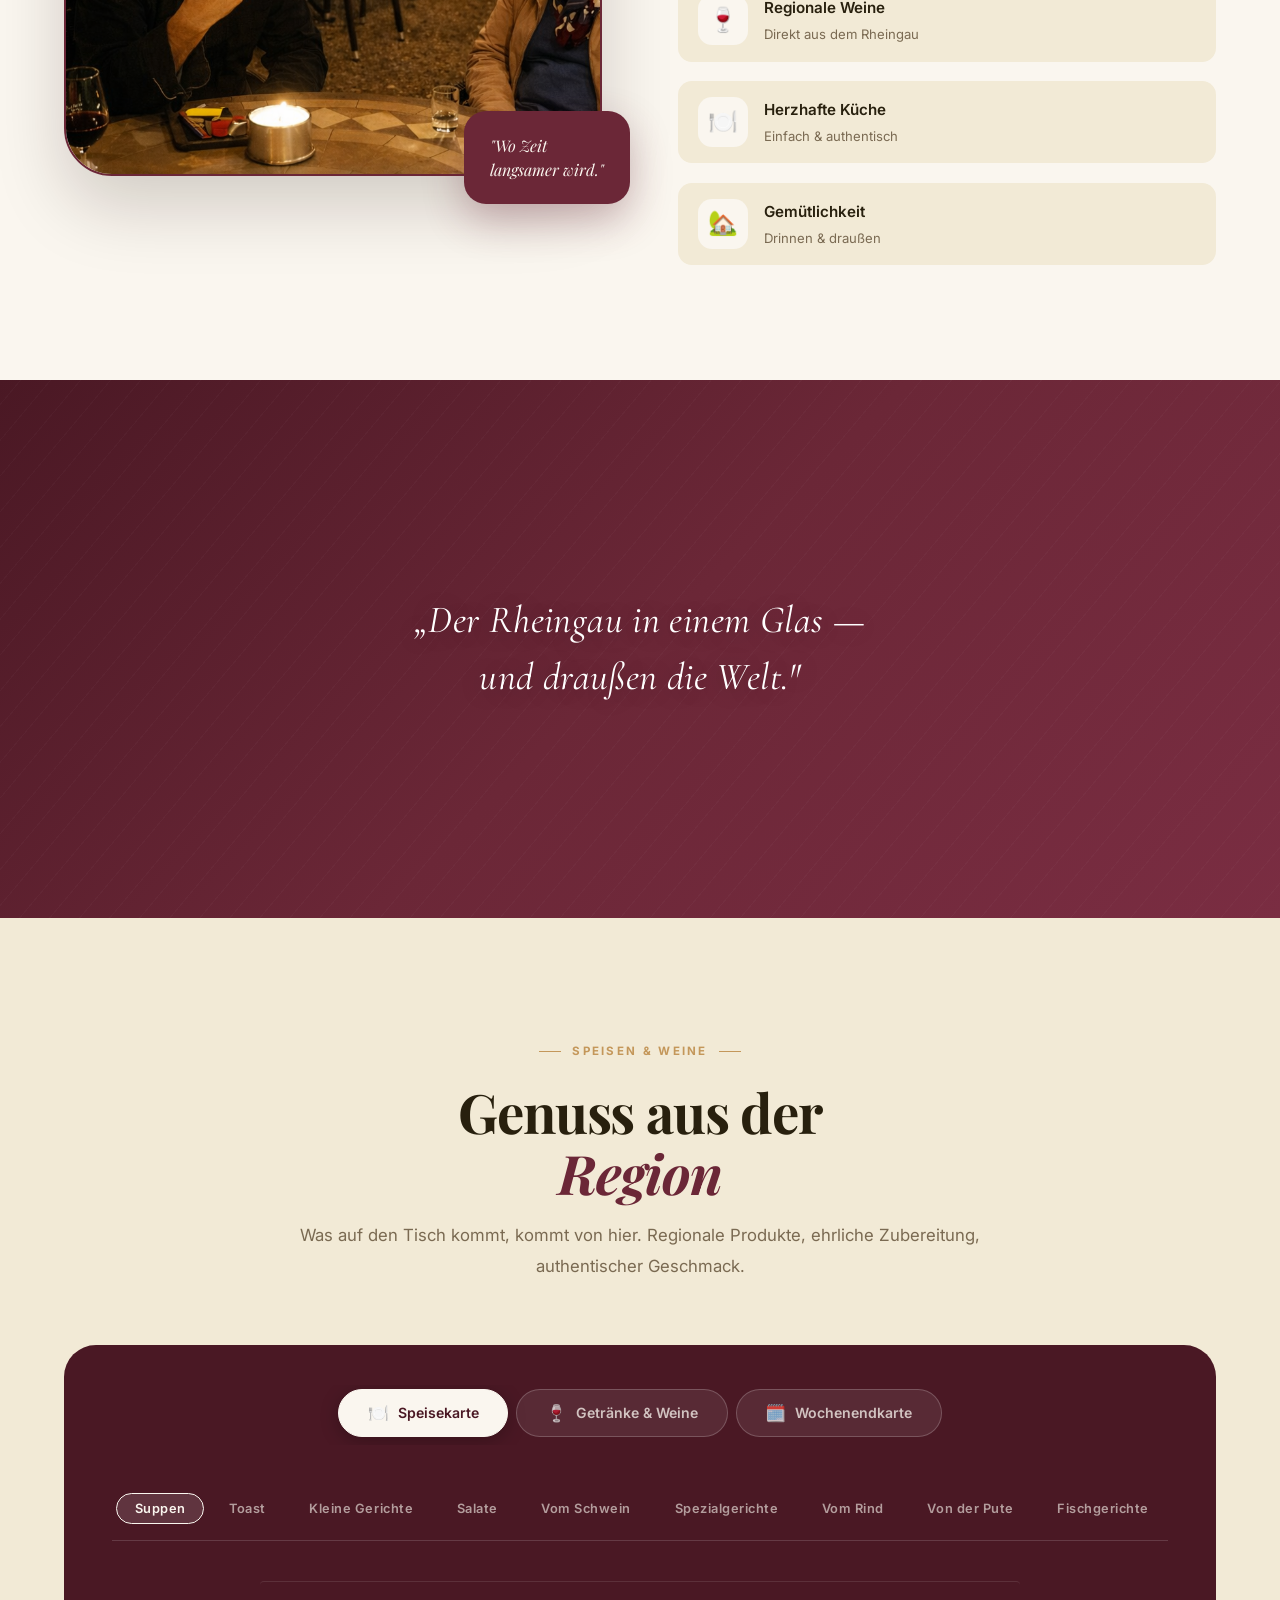
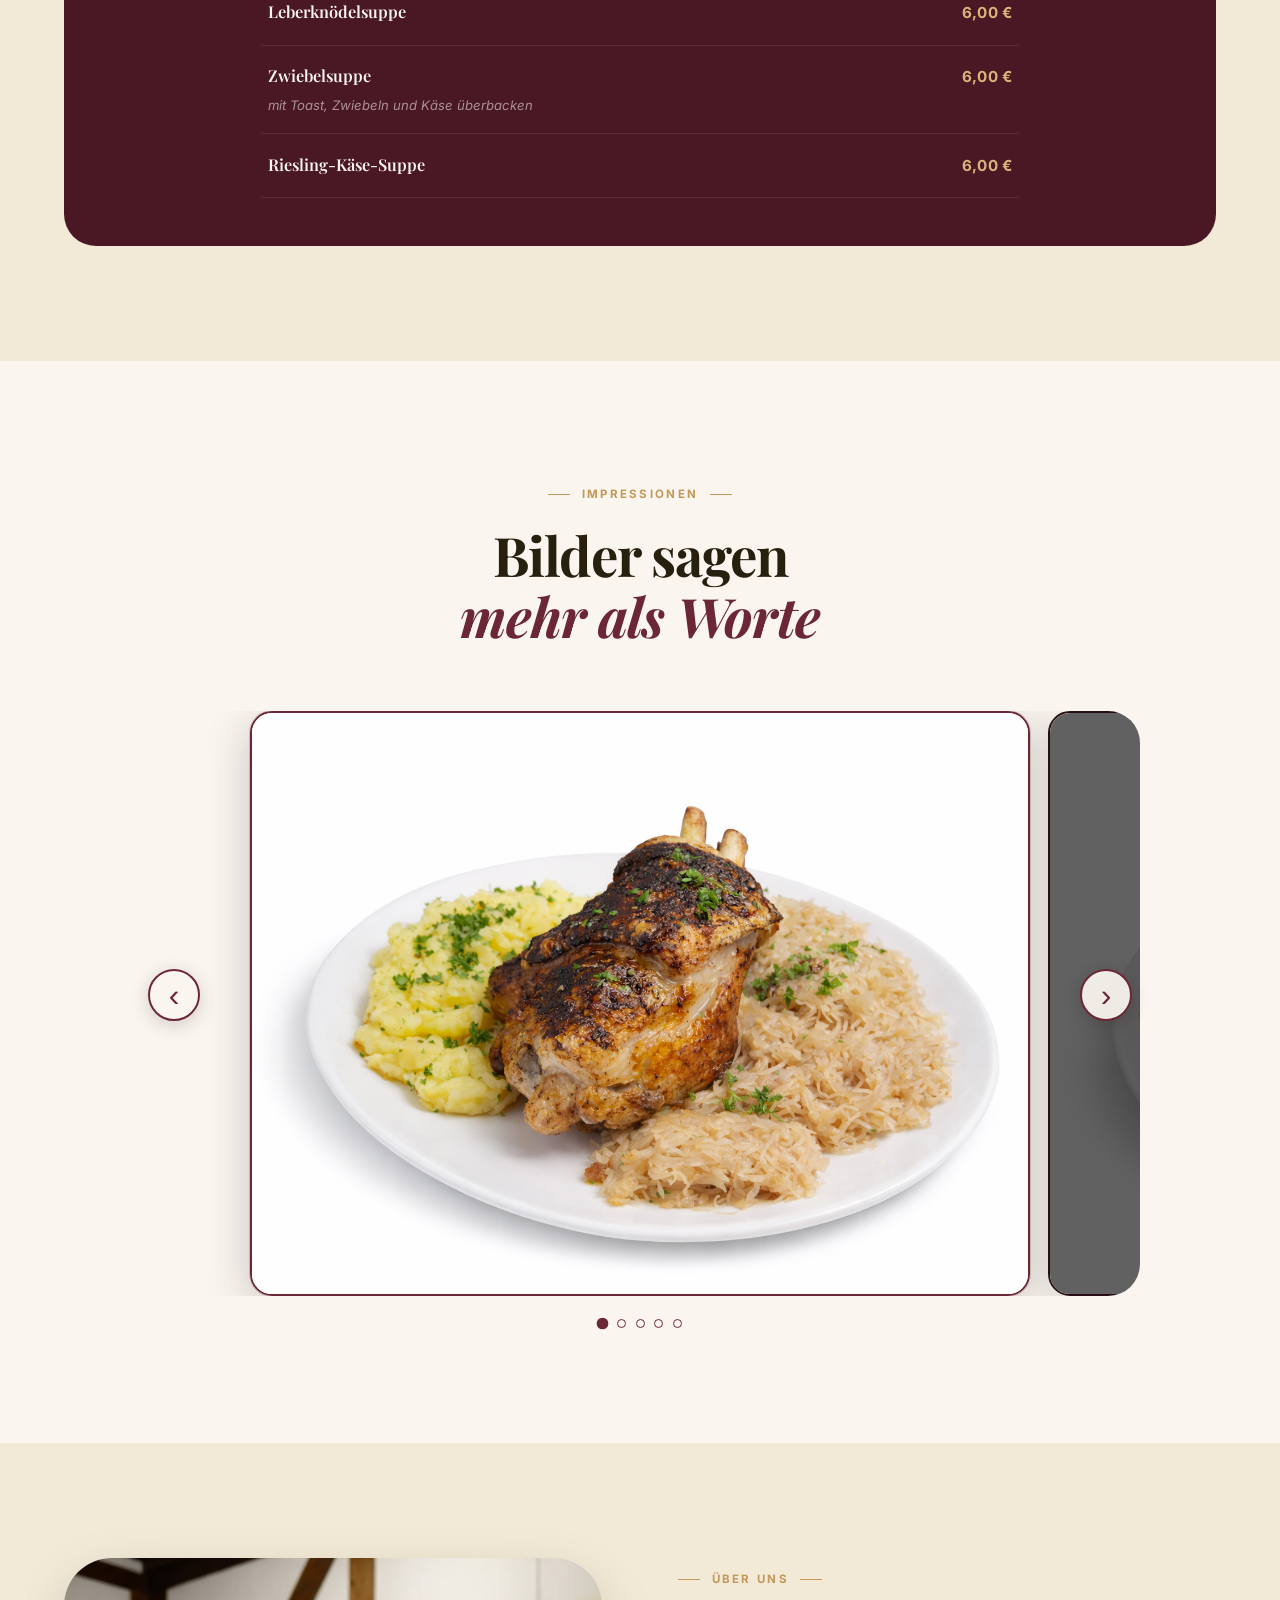
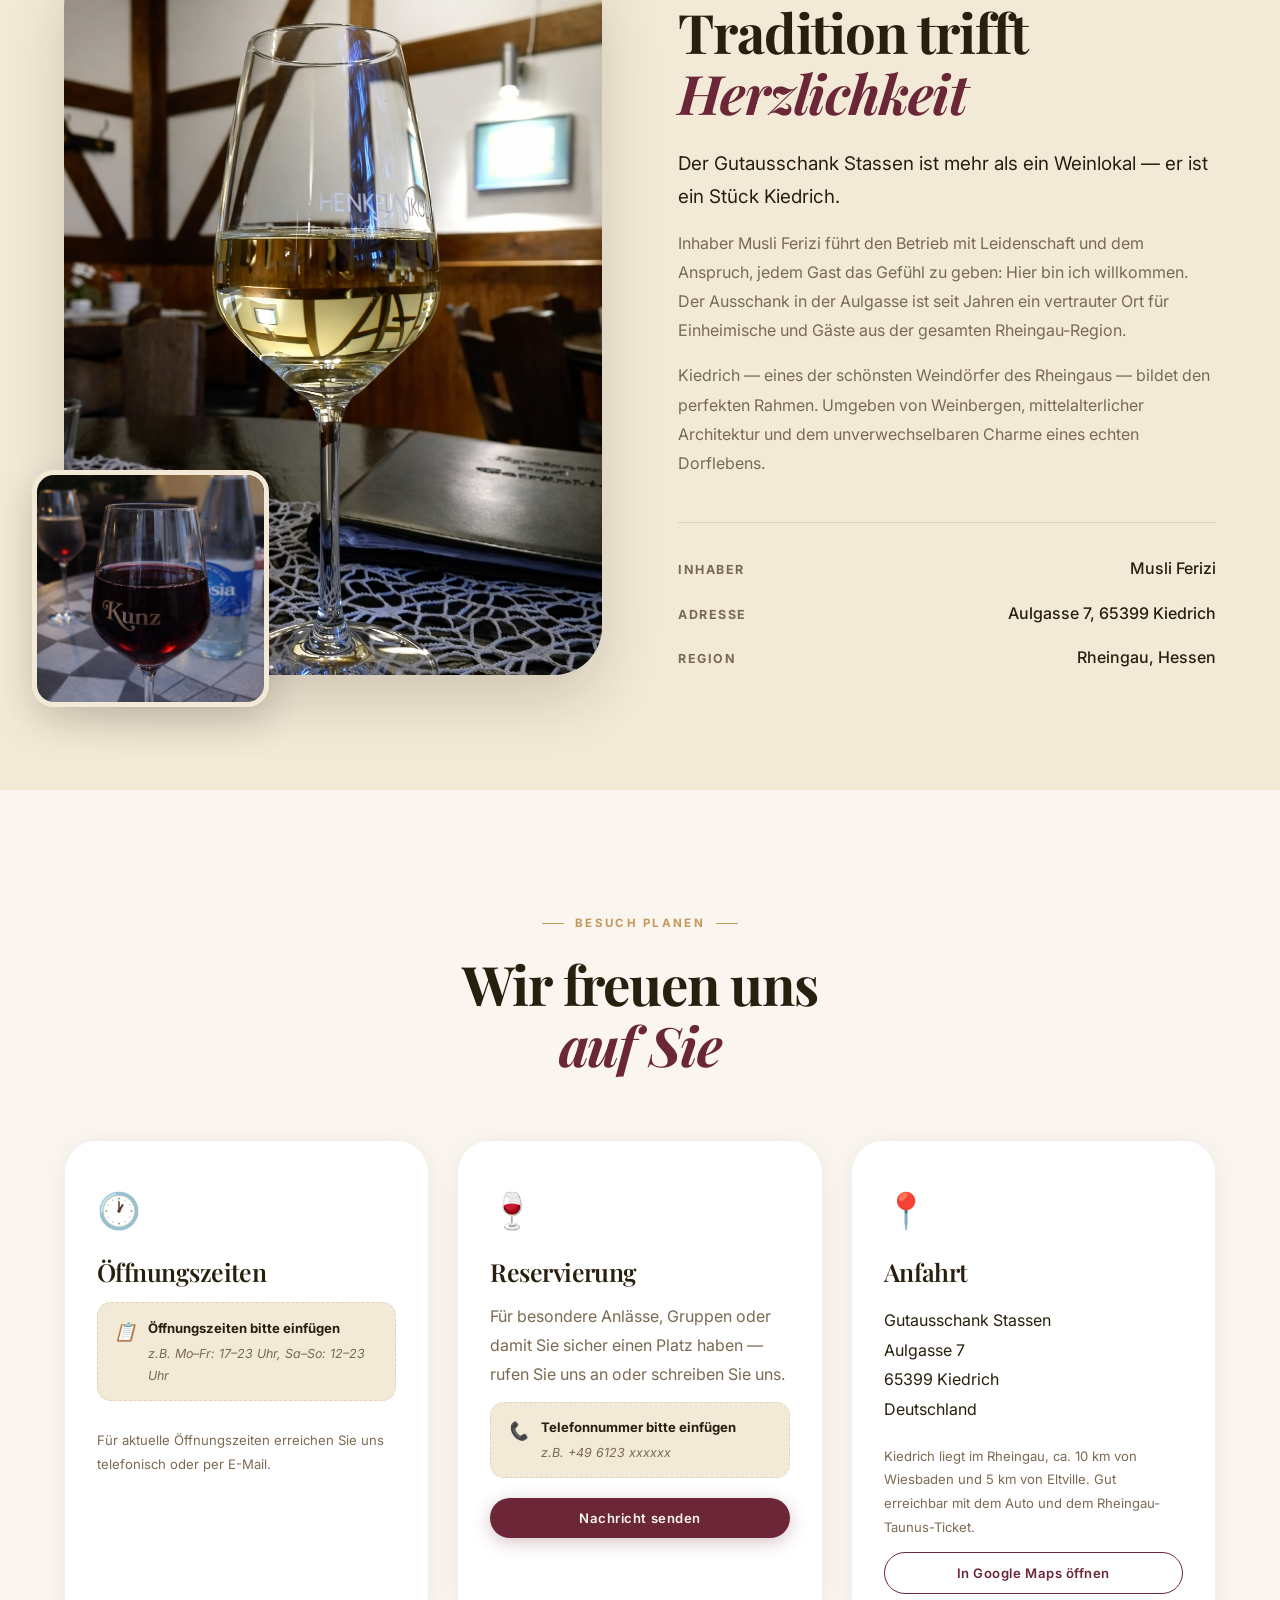
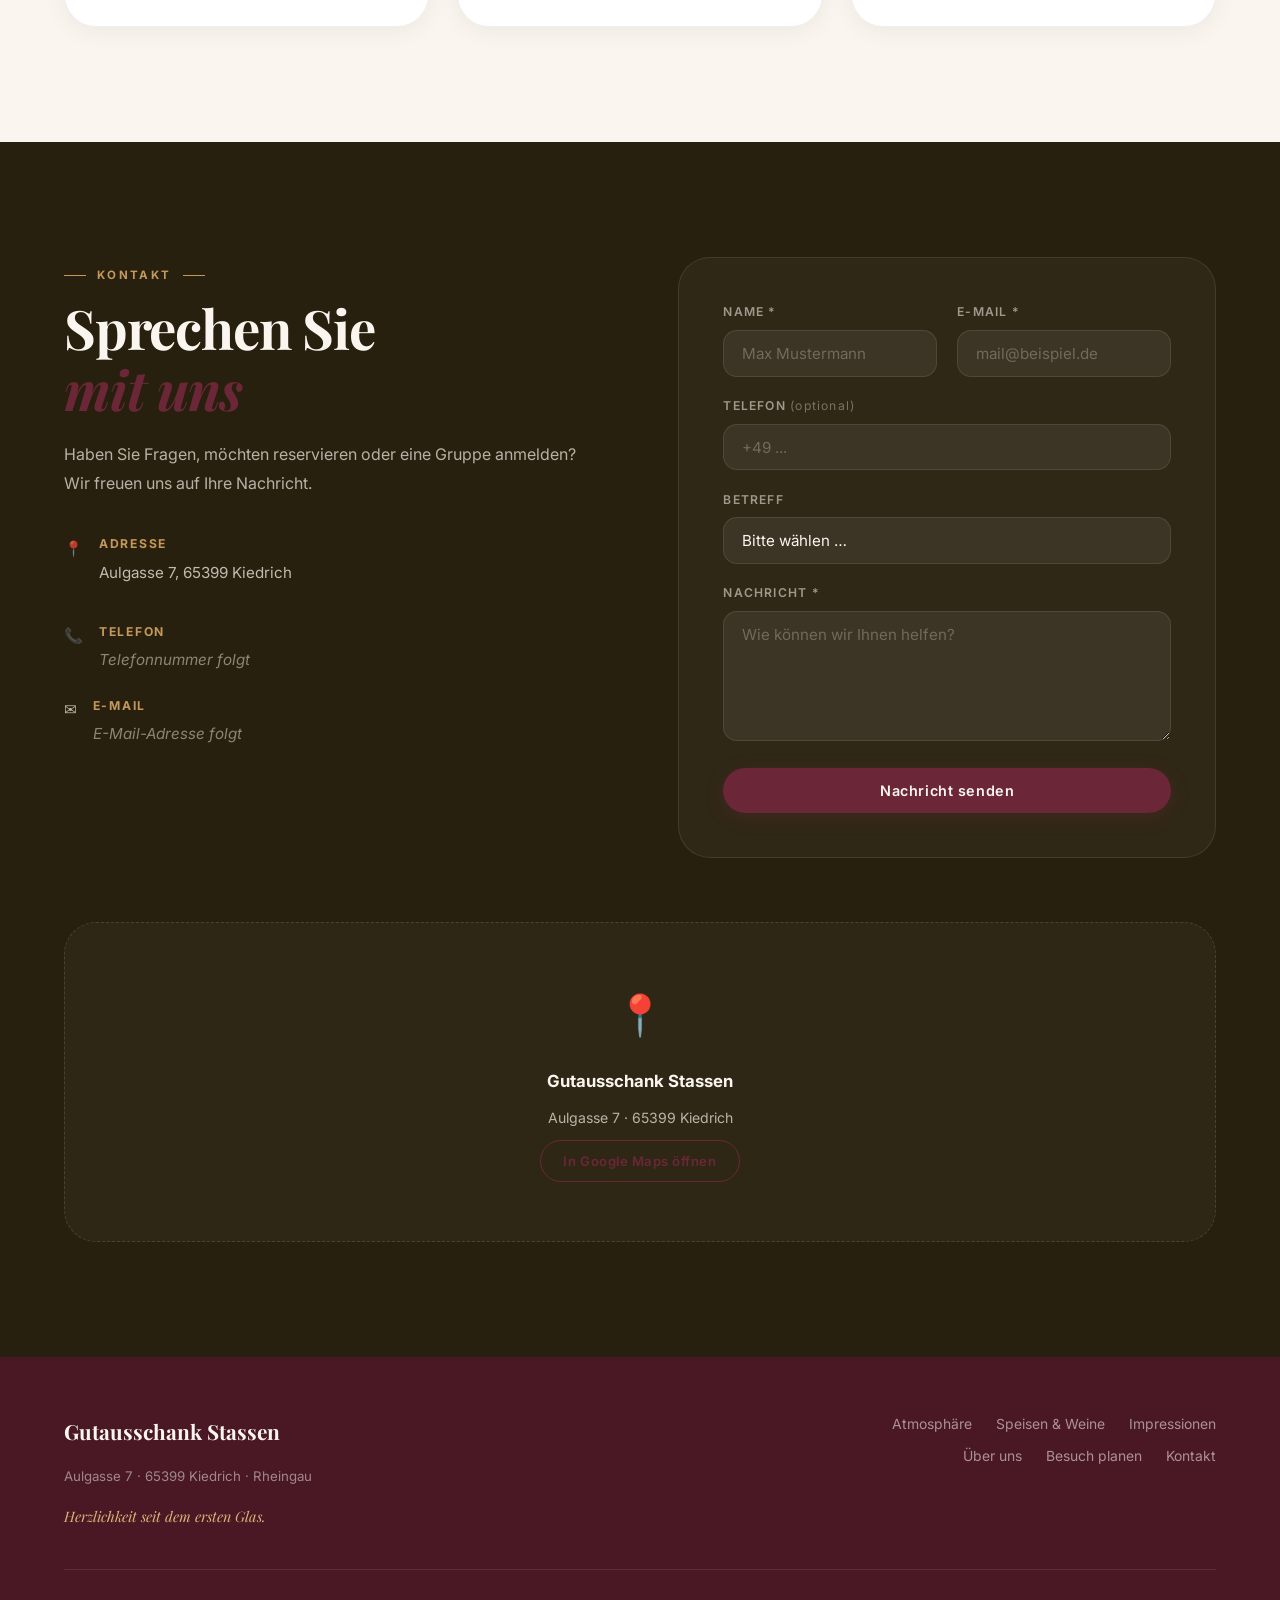
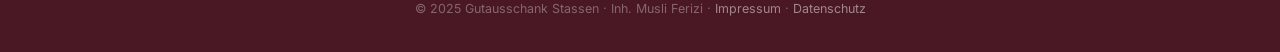
==== commit de76d0bc: "Use supi-12 as main about image" ====
--- a/index.html
+++ b/index.html
@@ -851,7 +851,7 @@
           <!-- Images -->
           <div class="about-visual reveal">
             <div class="about-img-main">
-              <img src="images/supi-9.png" alt="Gutausschank Stassen – Außenansicht" loading="lazy" />
+              <img src="images/supi-12.png" alt="Gutausschank Stassen – Außenansicht" loading="lazy" />
             </div>
             <div class="about-img-accent">
               <img src="images/supi-10.png" alt="Gutausschank Stassen – Detailaufnahme" loading="lazy" />
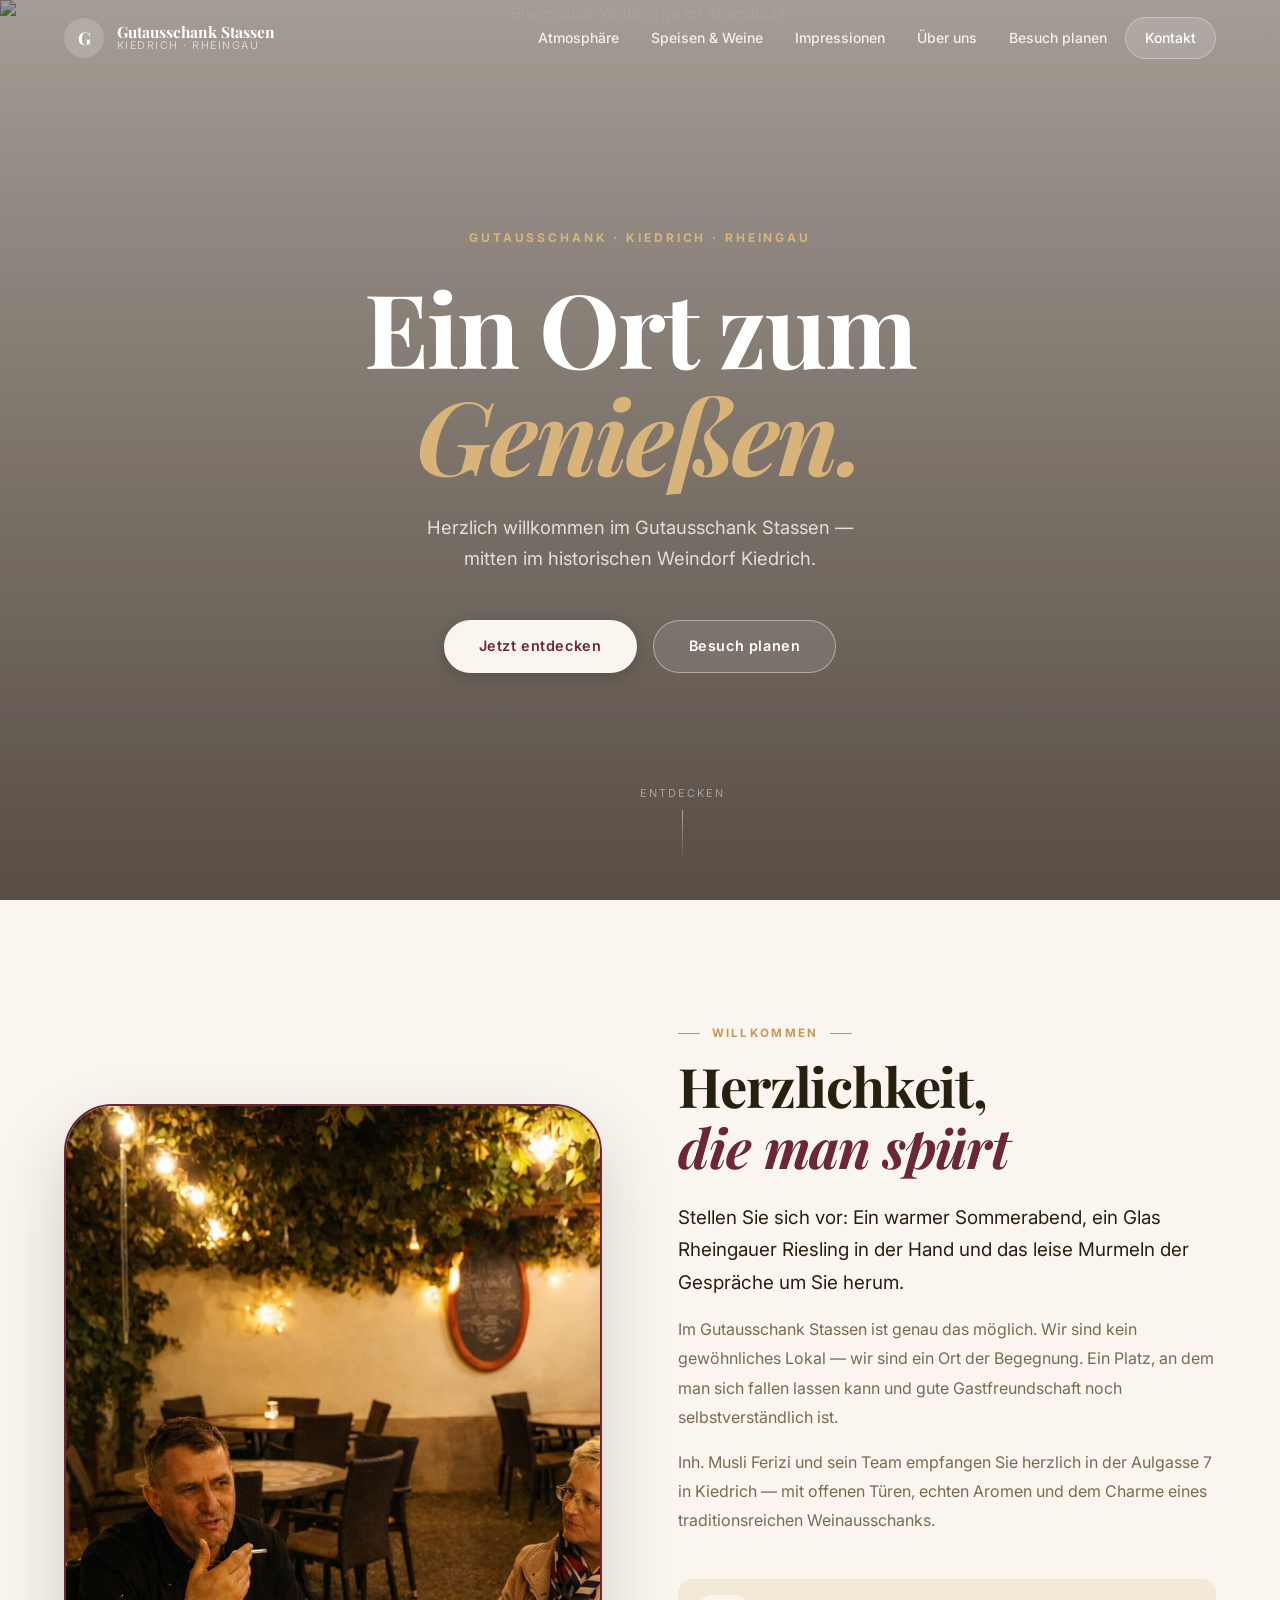
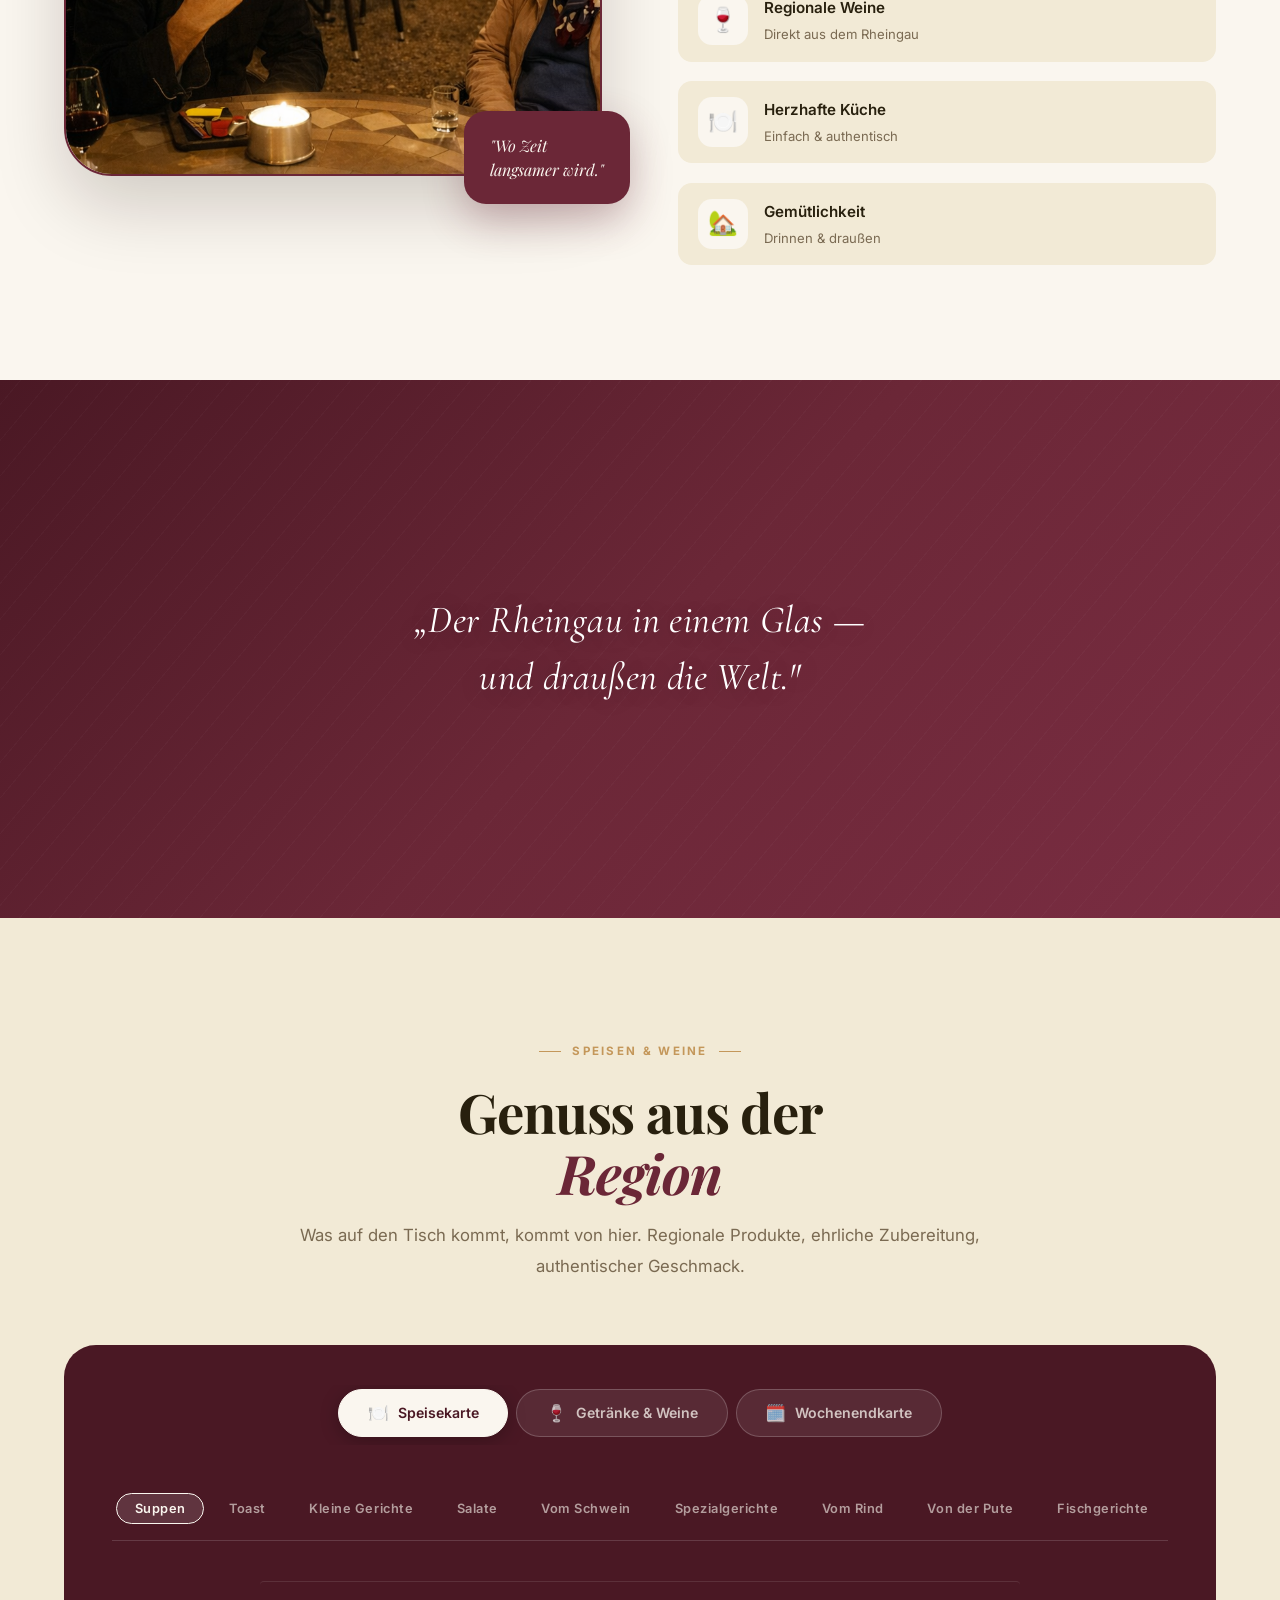
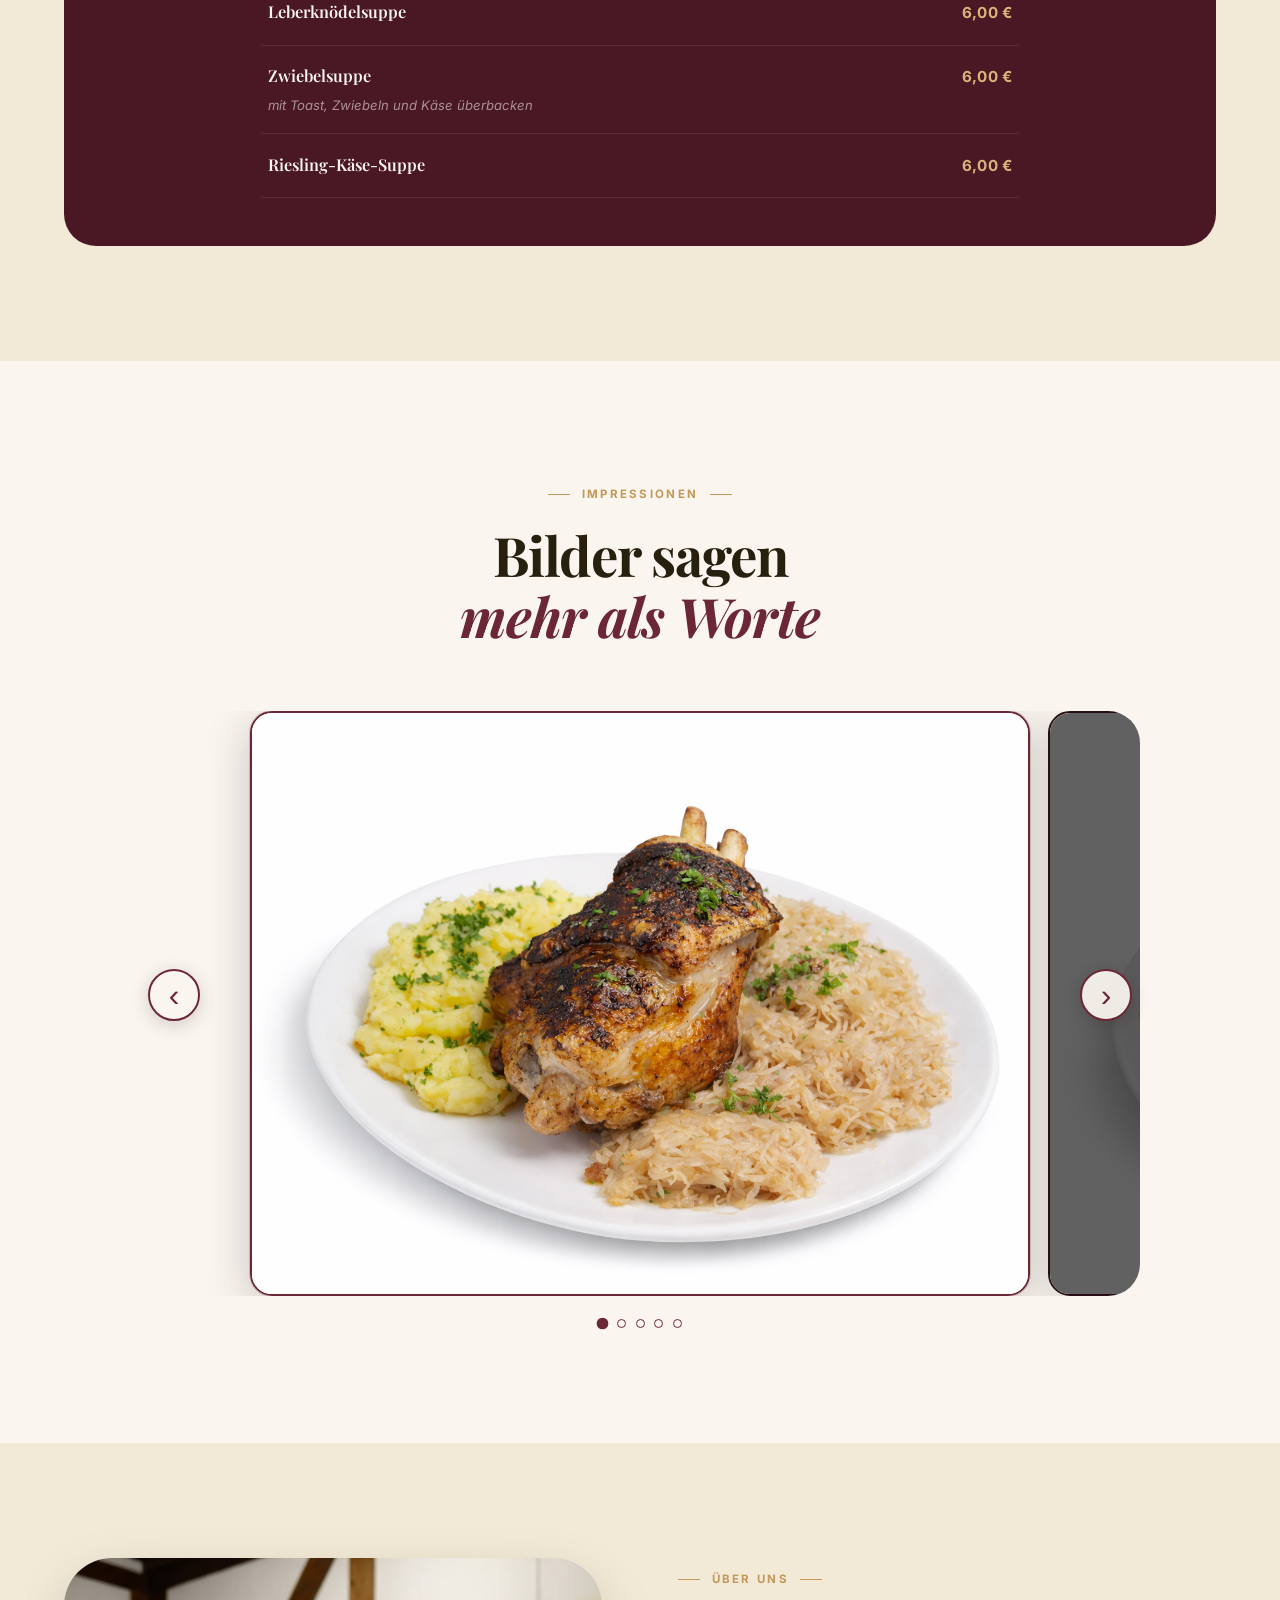
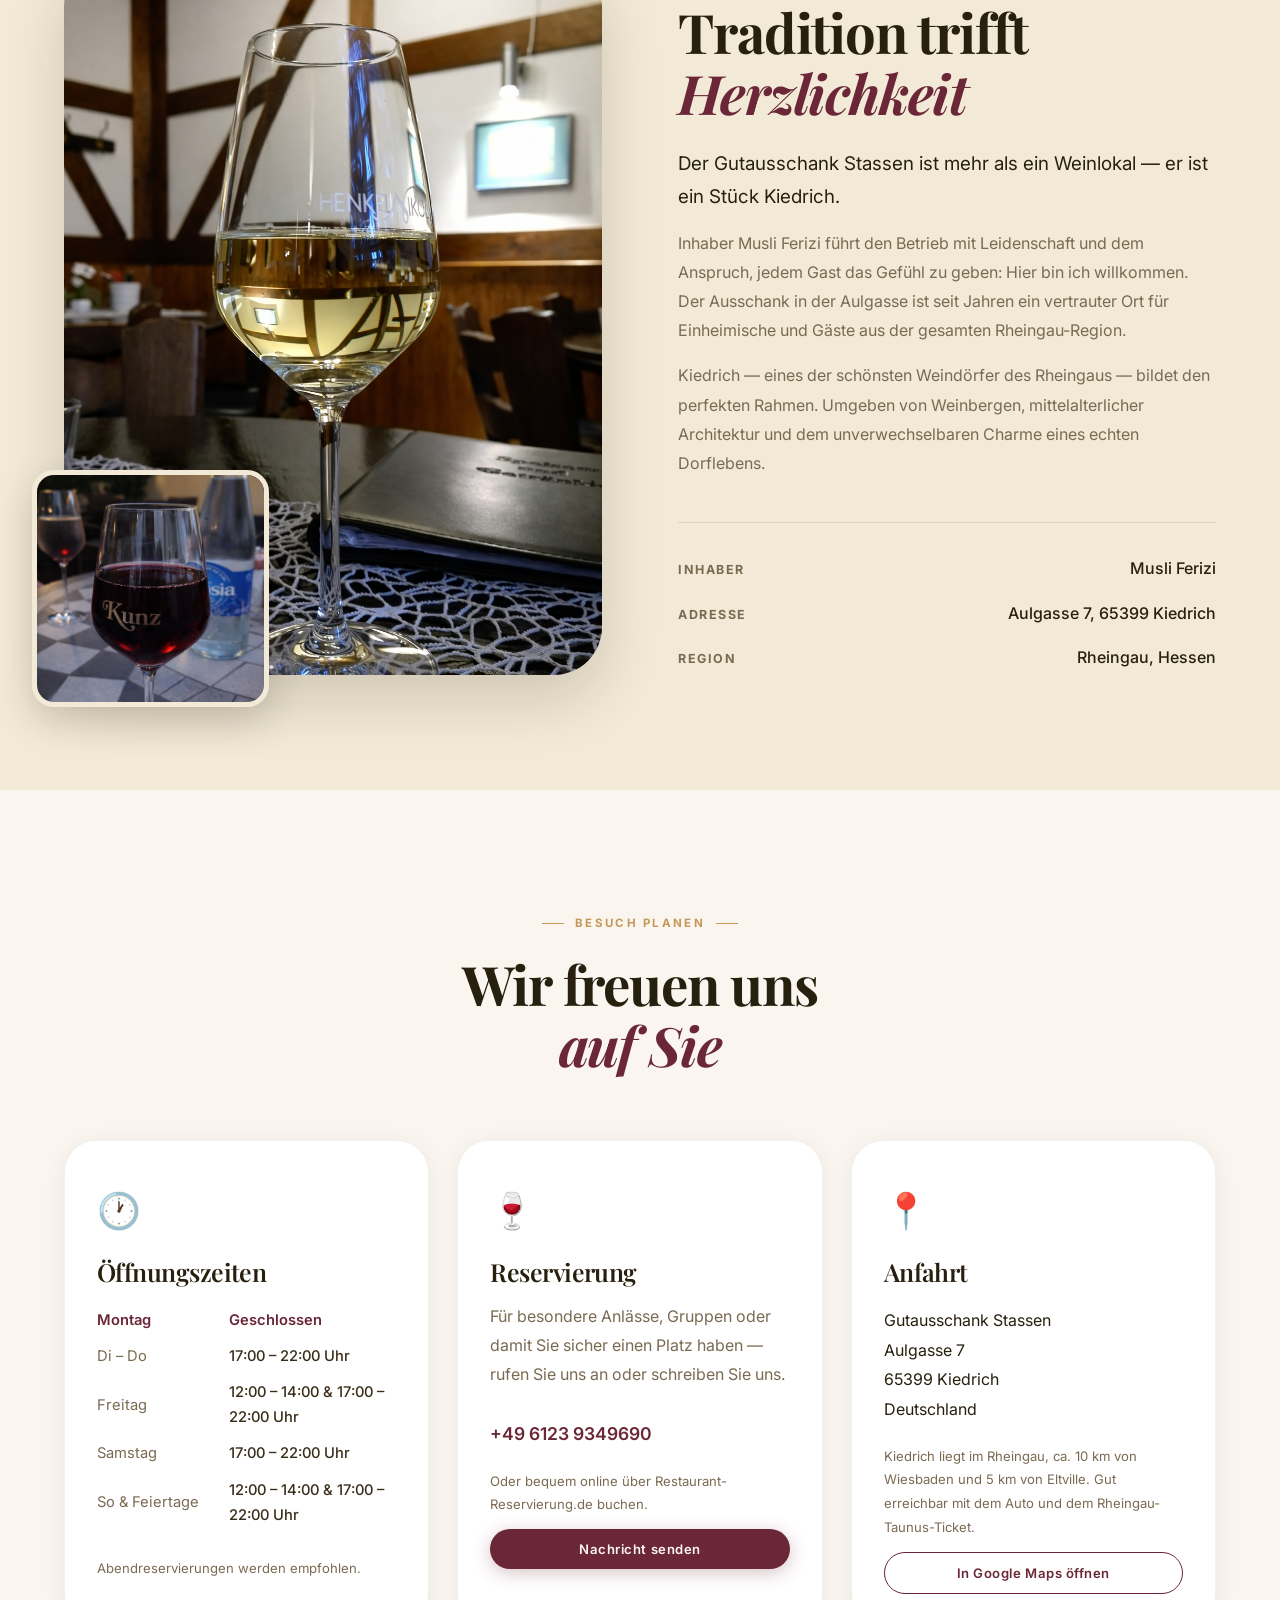
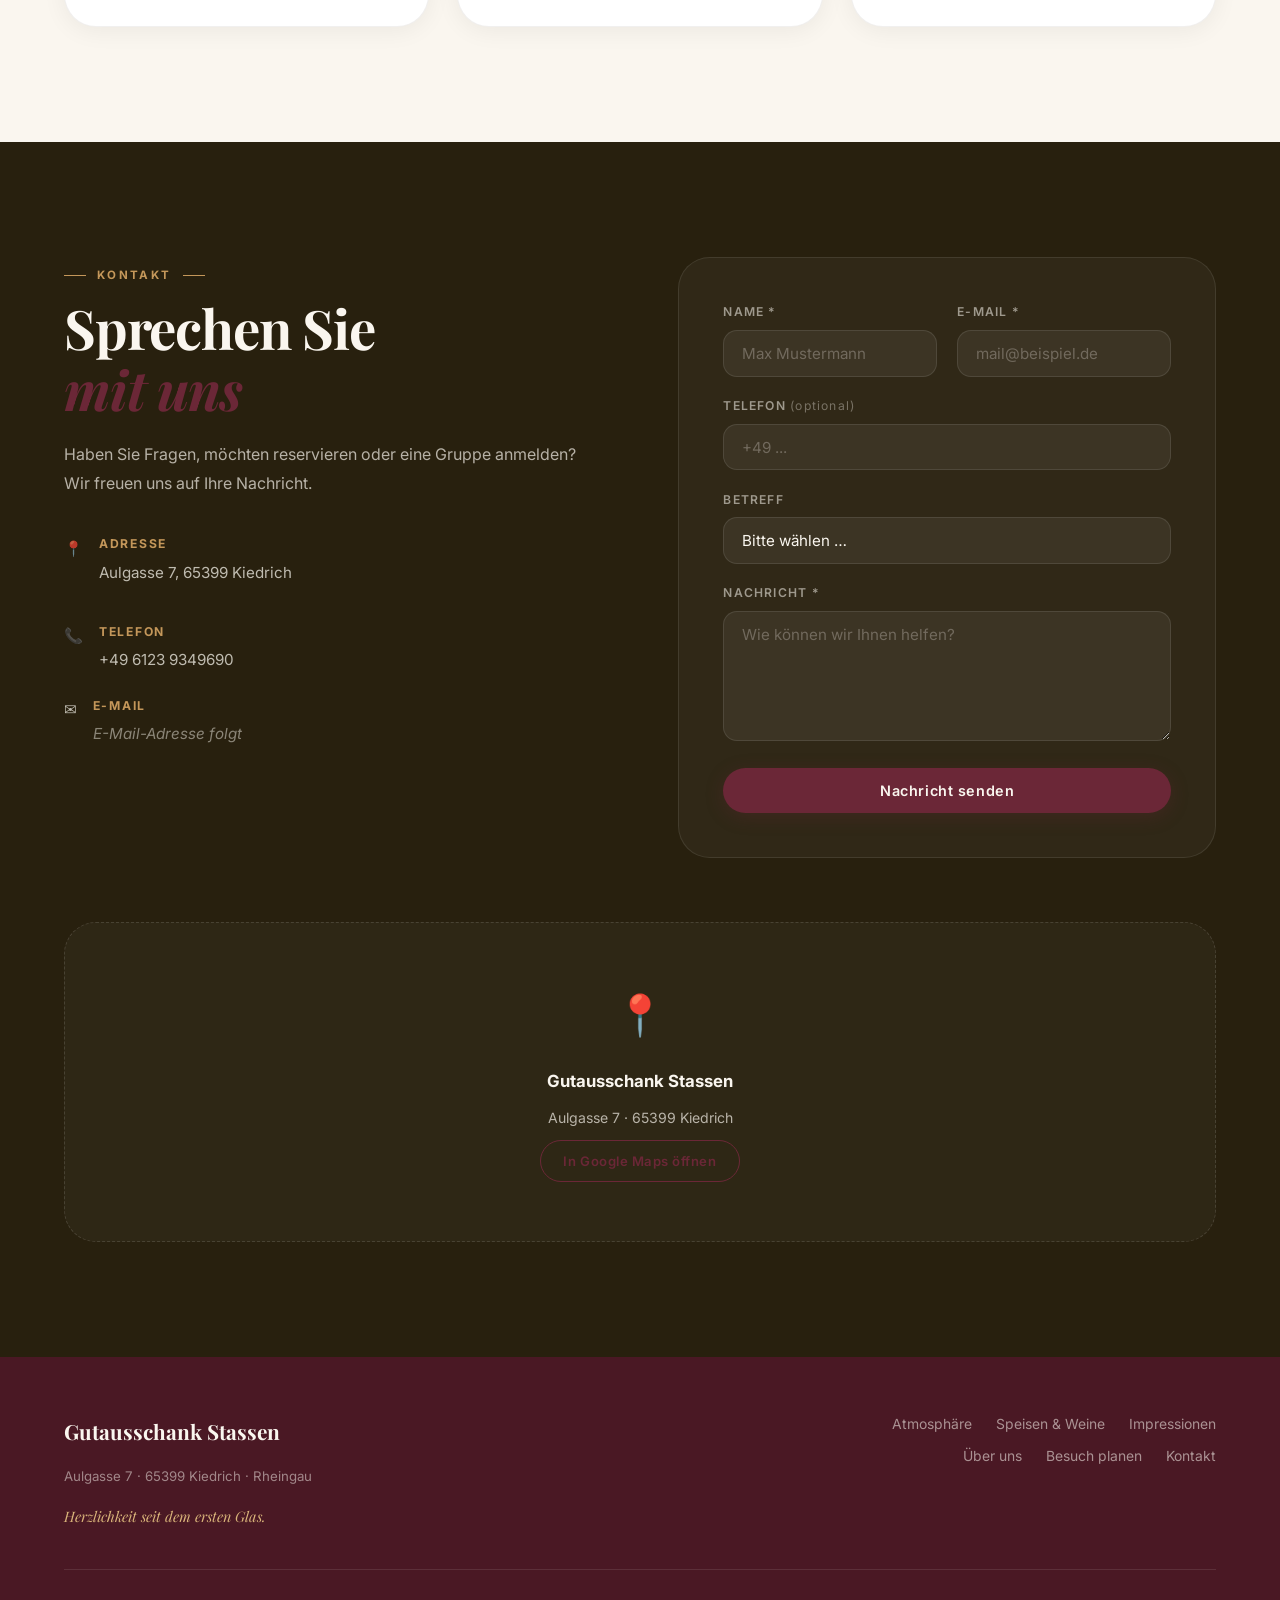
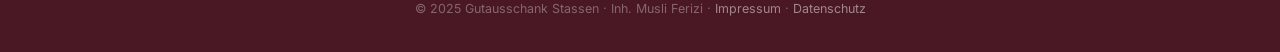
==== commit a975e3e6: "Add opening hours, phone number and reservation info" ====
--- a/index.html
+++ b/index.html
@@ -902,14 +902,14 @@
           <div class="visit-card reveal">
             <div class="visit-card-icon">🕐</div>
             <h3>Öffnungszeiten</h3>
-            <div class="placeholder-box placeholder-box--light">
-              <span class="placeholder-icon">📋</span>
-              <div>
-                <strong>Öffnungszeiten bitte einfügen</strong>
-                <span>z.B. Mo–Fr: 17–23 Uhr, Sa–So: 12–23 Uhr</span>
-              </div>
-            </div>
-            <p class="visit-hint">Für aktuelle Öffnungszeiten erreichen Sie uns telefonisch oder per E-Mail.</p>
+            <table class="hours-table">
+              <tr><td>Montag</td><td>Geschlossen</td></tr>
+              <tr><td>Di – Do</td><td>17:00 – 22:00 Uhr</td></tr>
+              <tr><td>Freitag</td><td>12:00 – 14:00 &amp; 17:00 – 22:00 Uhr</td></tr>
+              <tr><td>Samstag</td><td>17:00 – 22:00 Uhr</td></tr>
+              <tr><td>So &amp; Feiertage</td><td>12:00 – 14:00 &amp; 17:00 – 22:00 Uhr</td></tr>
+            </table>
+            <p class="visit-hint">Abendreservierungen werden empfohlen.</p>
           </div>
 
           <!-- Reservierung -->
@@ -917,13 +917,8 @@
             <div class="visit-card-icon">🍷</div>
             <h3>Reservierung</h3>
             <p>Für besondere Anlässe, Gruppen oder damit Sie sicher einen Platz haben — rufen Sie uns an oder schreiben Sie uns.</p>
-            <div class="placeholder-box placeholder-box--light">
-              <span class="placeholder-icon">📞</span>
-              <div>
-                <strong>Telefonnummer bitte einfügen</strong>
-                <span>z.B. +49 6123 xxxxxx</span>
-              </div>
-            </div>
+            <p><a href="tel:+4961239349690" class="kontakt-phone-link">+49 6123 9349690</a></p>
+            <p class="visit-hint">Oder bequem online über <a href="https://www.restaurant-reservierung.de" target="_blank" rel="noopener">Restaurant-Reservierung.de</a> buchen.</p>
             <a href="#kontakt" class="btn btn-wine btn-sm">Nachricht senden</a>
           </div>
 
@@ -979,7 +974,7 @@
                     PLATZHALTER: Ersetzen Sie den folgenden span durch:
                     <a href="tel:+49XXXXXXXXX">+49 XXXX XXXXXX</a>
                   -->
-                  <span class="placeholder-text">Telefonnummer folgt</span>
+                  <a href="tel:+4961239349690">+49 6123 9349690</a>
                 </div>
               </li>
               <li class="kontakt-item">
--- a/css/styles.css
+++ b/css/styles.css
@@ -1088,6 +1088,14 @@
 .visit-card h3   { margin-bottom: 1rem; }
 .visit-card p    { margin-bottom: 0.75rem; }
 
+.hours-table { width: 100%; border-collapse: collapse; margin-bottom: 1rem; font-size: 0.92rem; }
+.hours-table td { padding: 0.35rem 0; }
+.hours-table td:first-child { color: var(--c-text-muted); width: 44%; }
+.hours-table td:last-child { font-weight: 500; }
+.hours-table tr:first-child td { color: var(--c-wine); font-weight: 600; }
+.kontakt-phone-link { font-size: 1.1rem; font-weight: 600; color: var(--c-wine); text-decoration: none; }
+.kontakt-phone-link:hover { text-decoration: underline; }
+
 .visit-hint {
   font-size: 0.82rem;
   color: var(--c-text-muted);
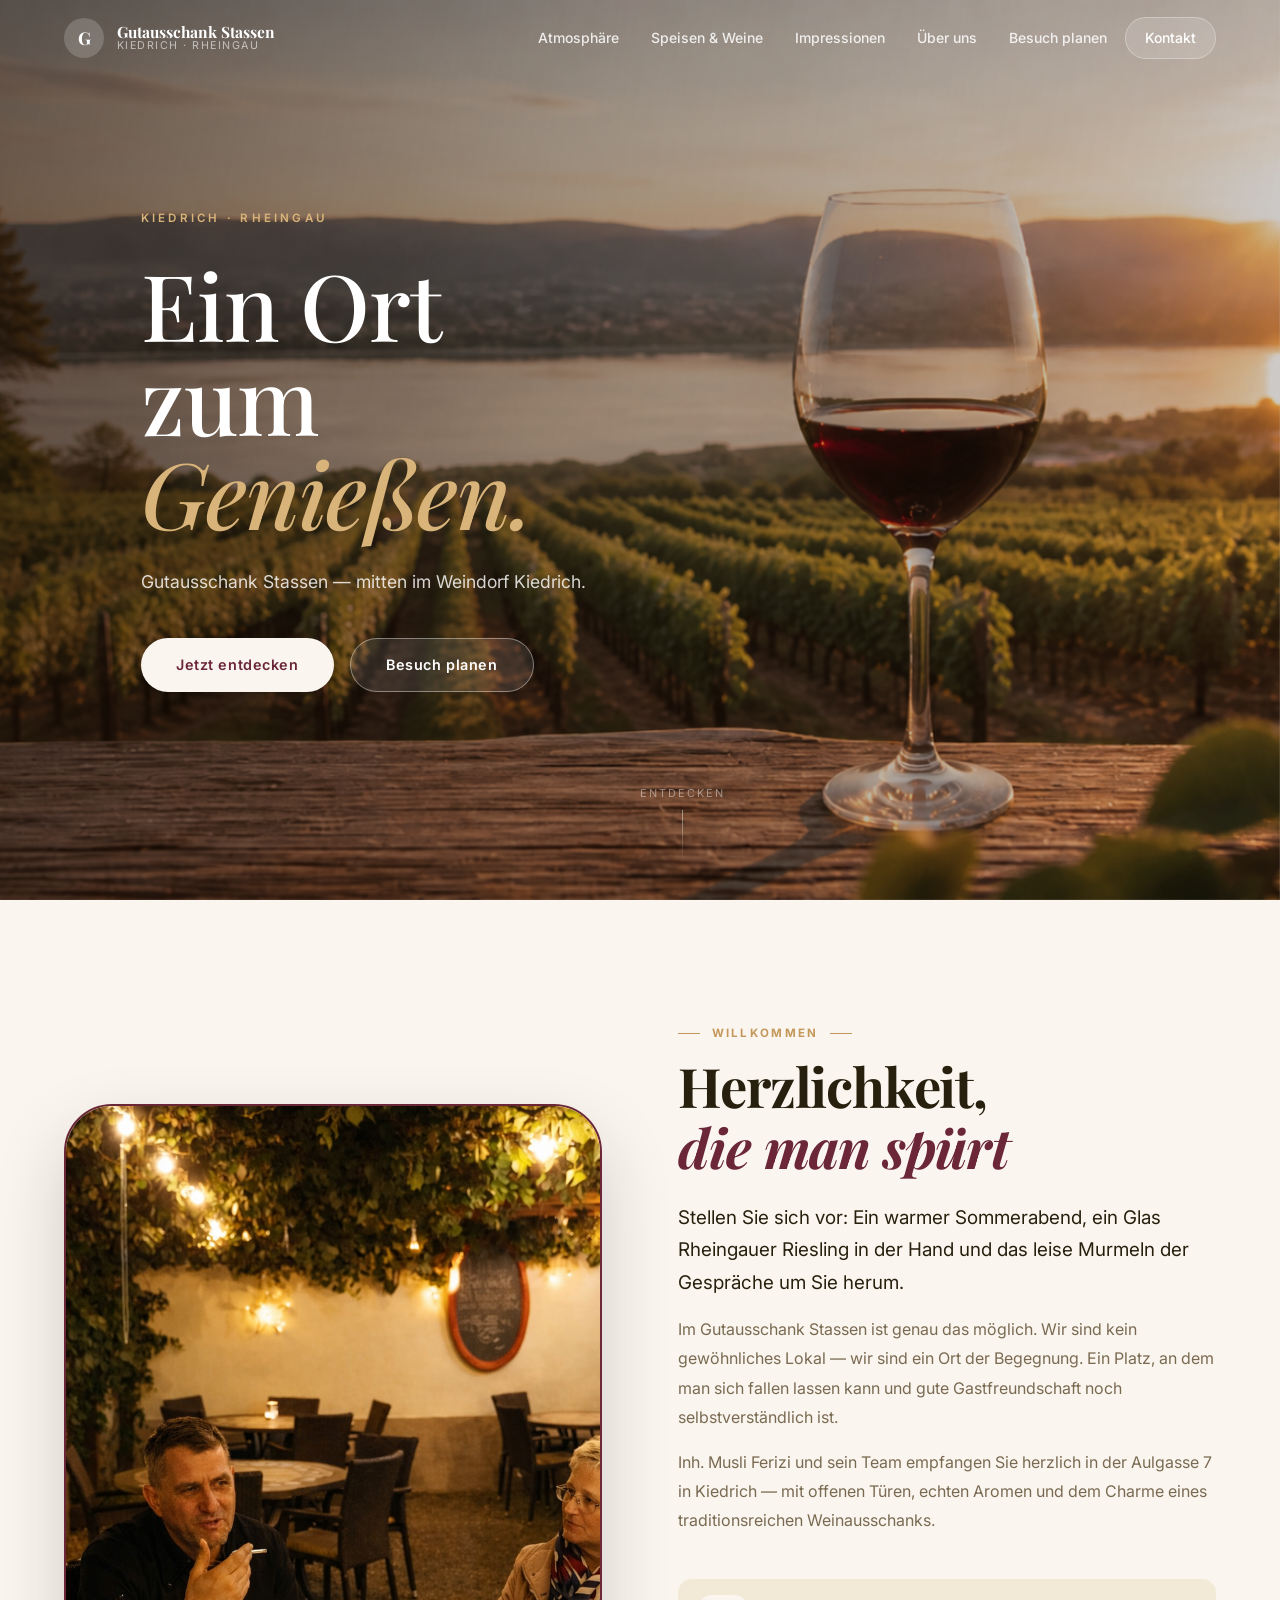
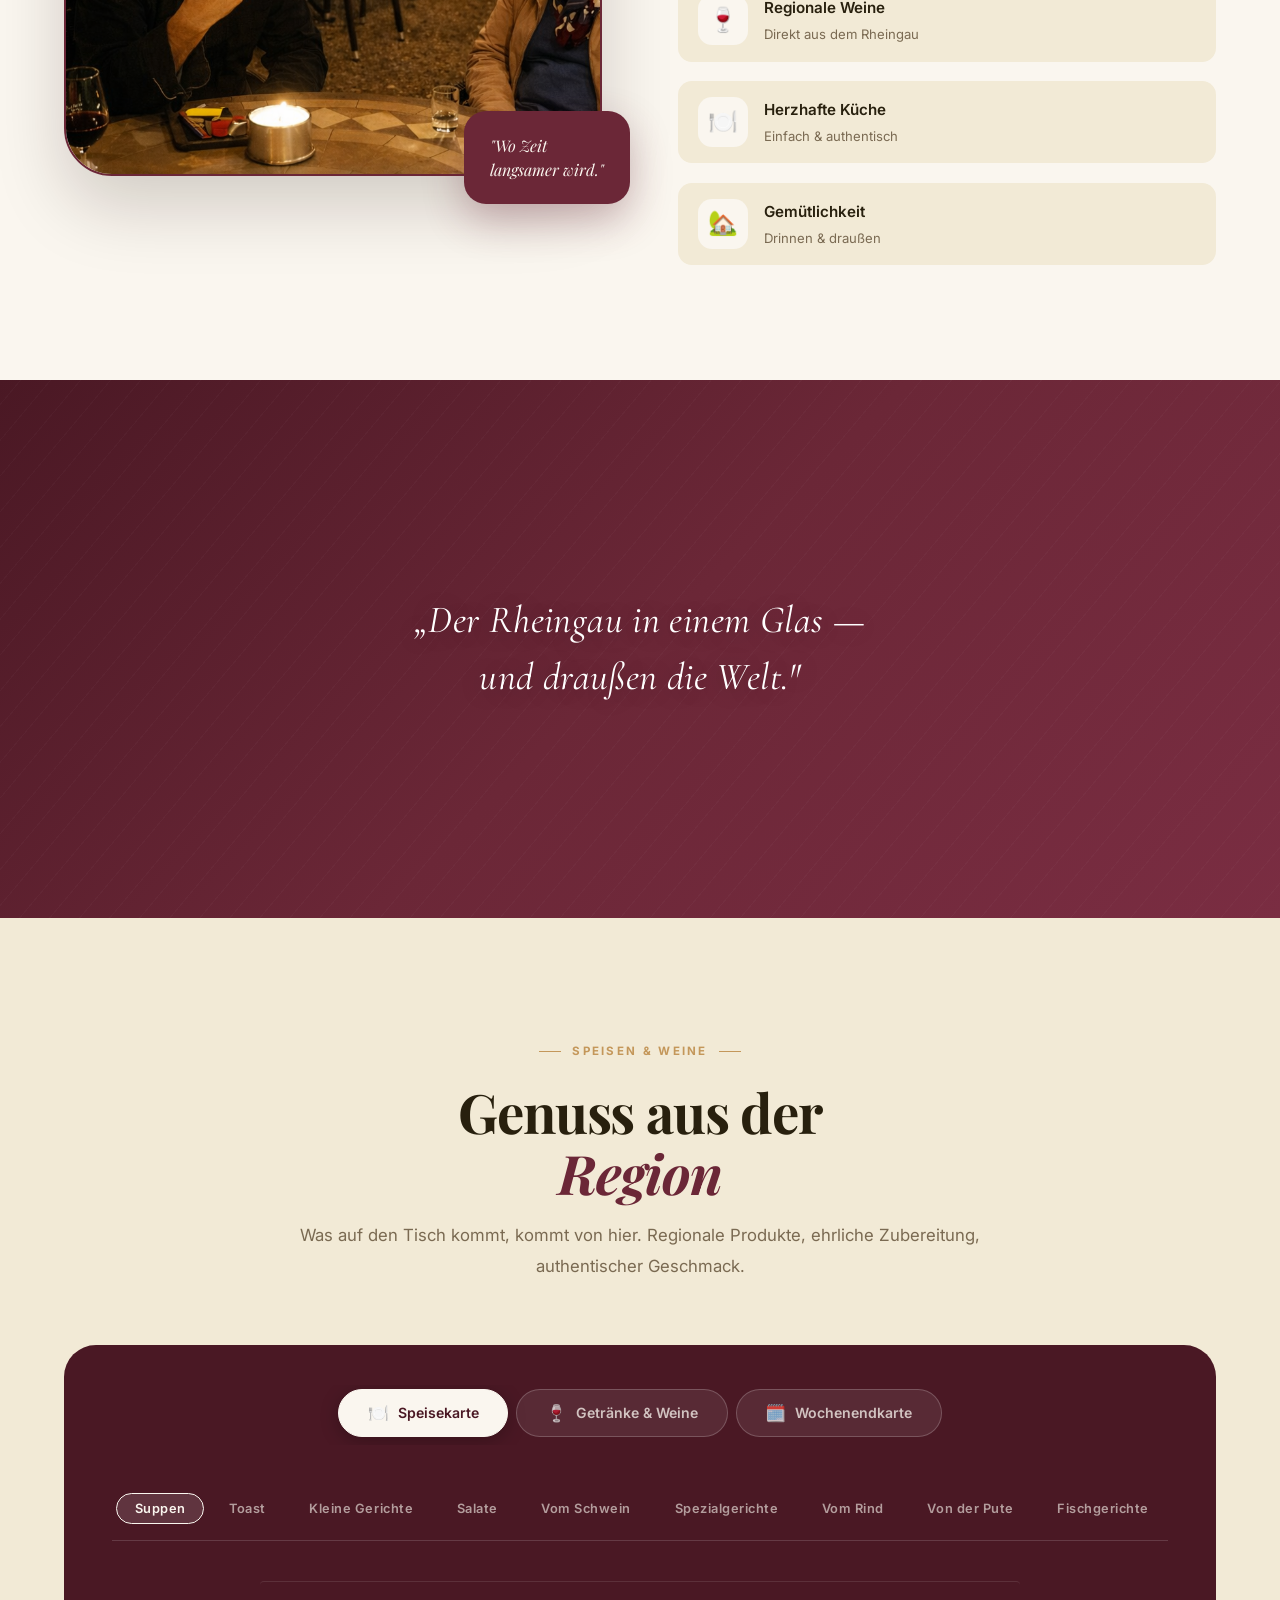
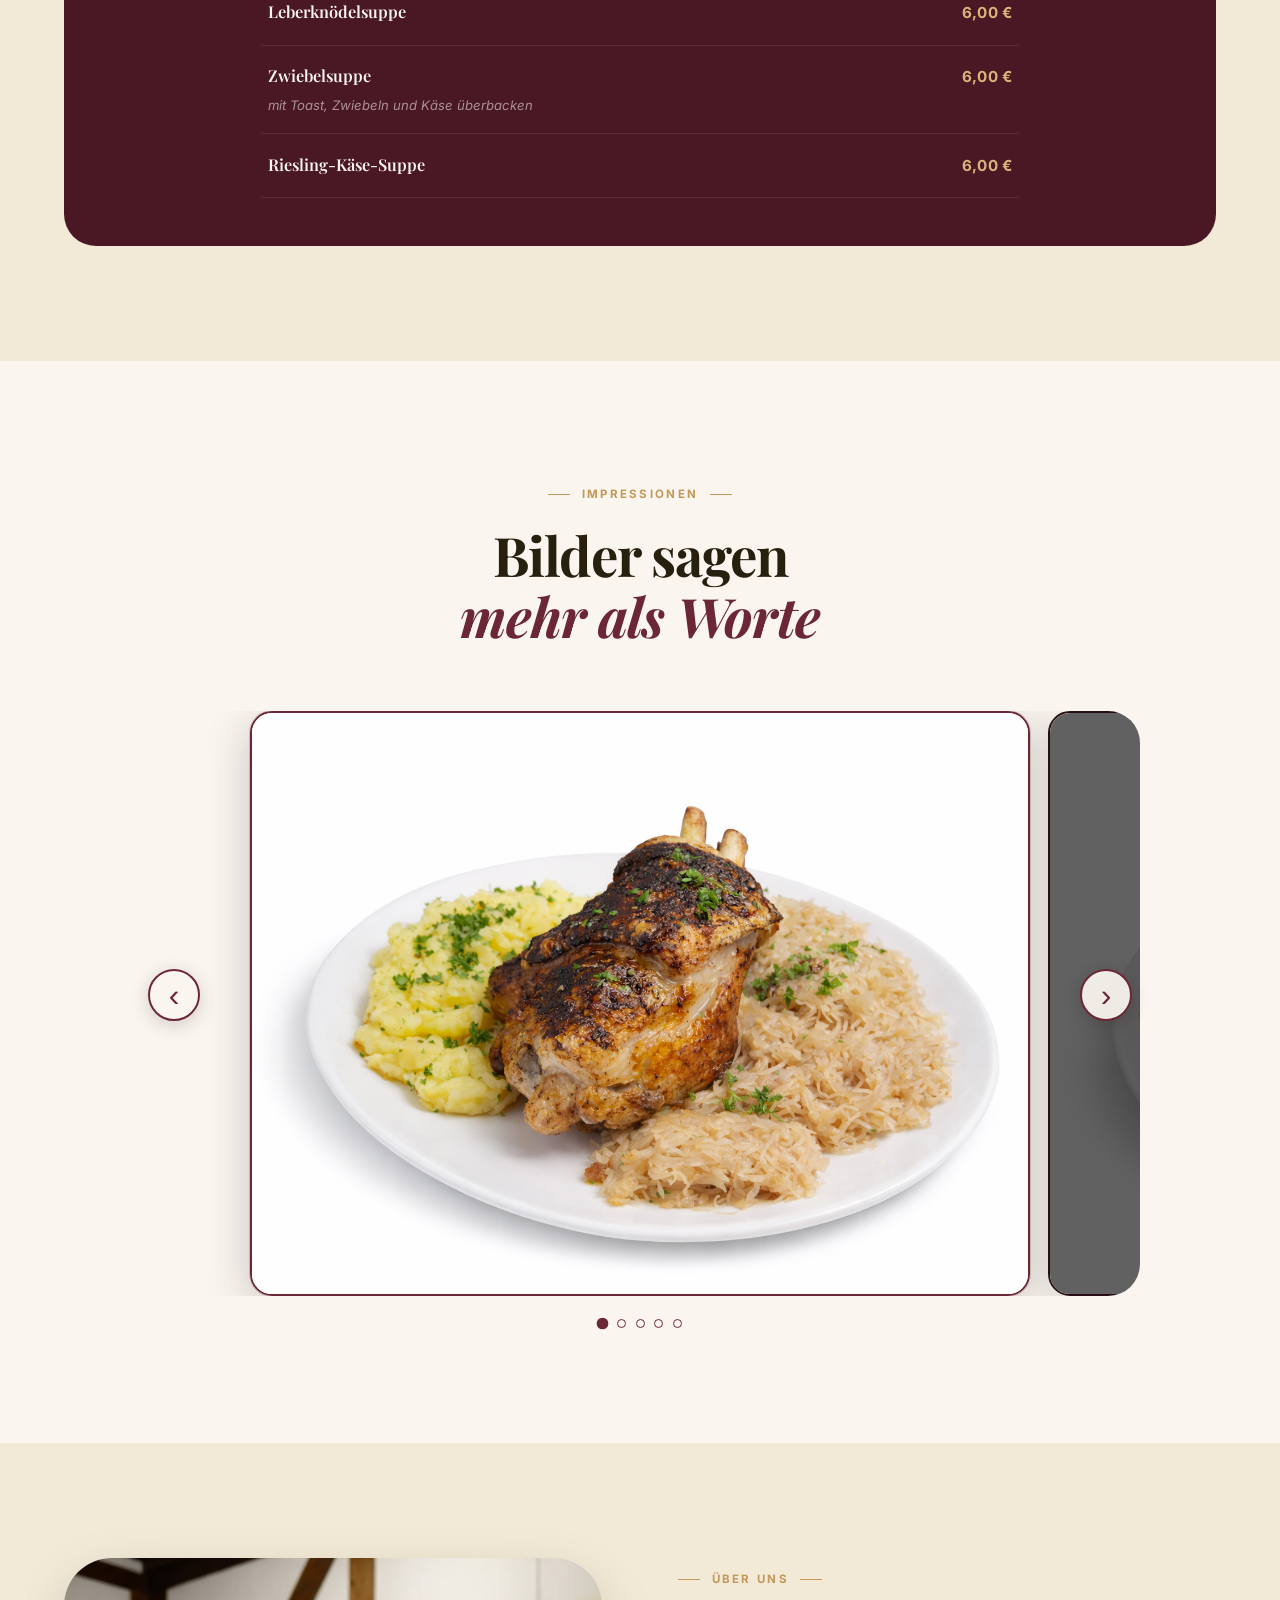
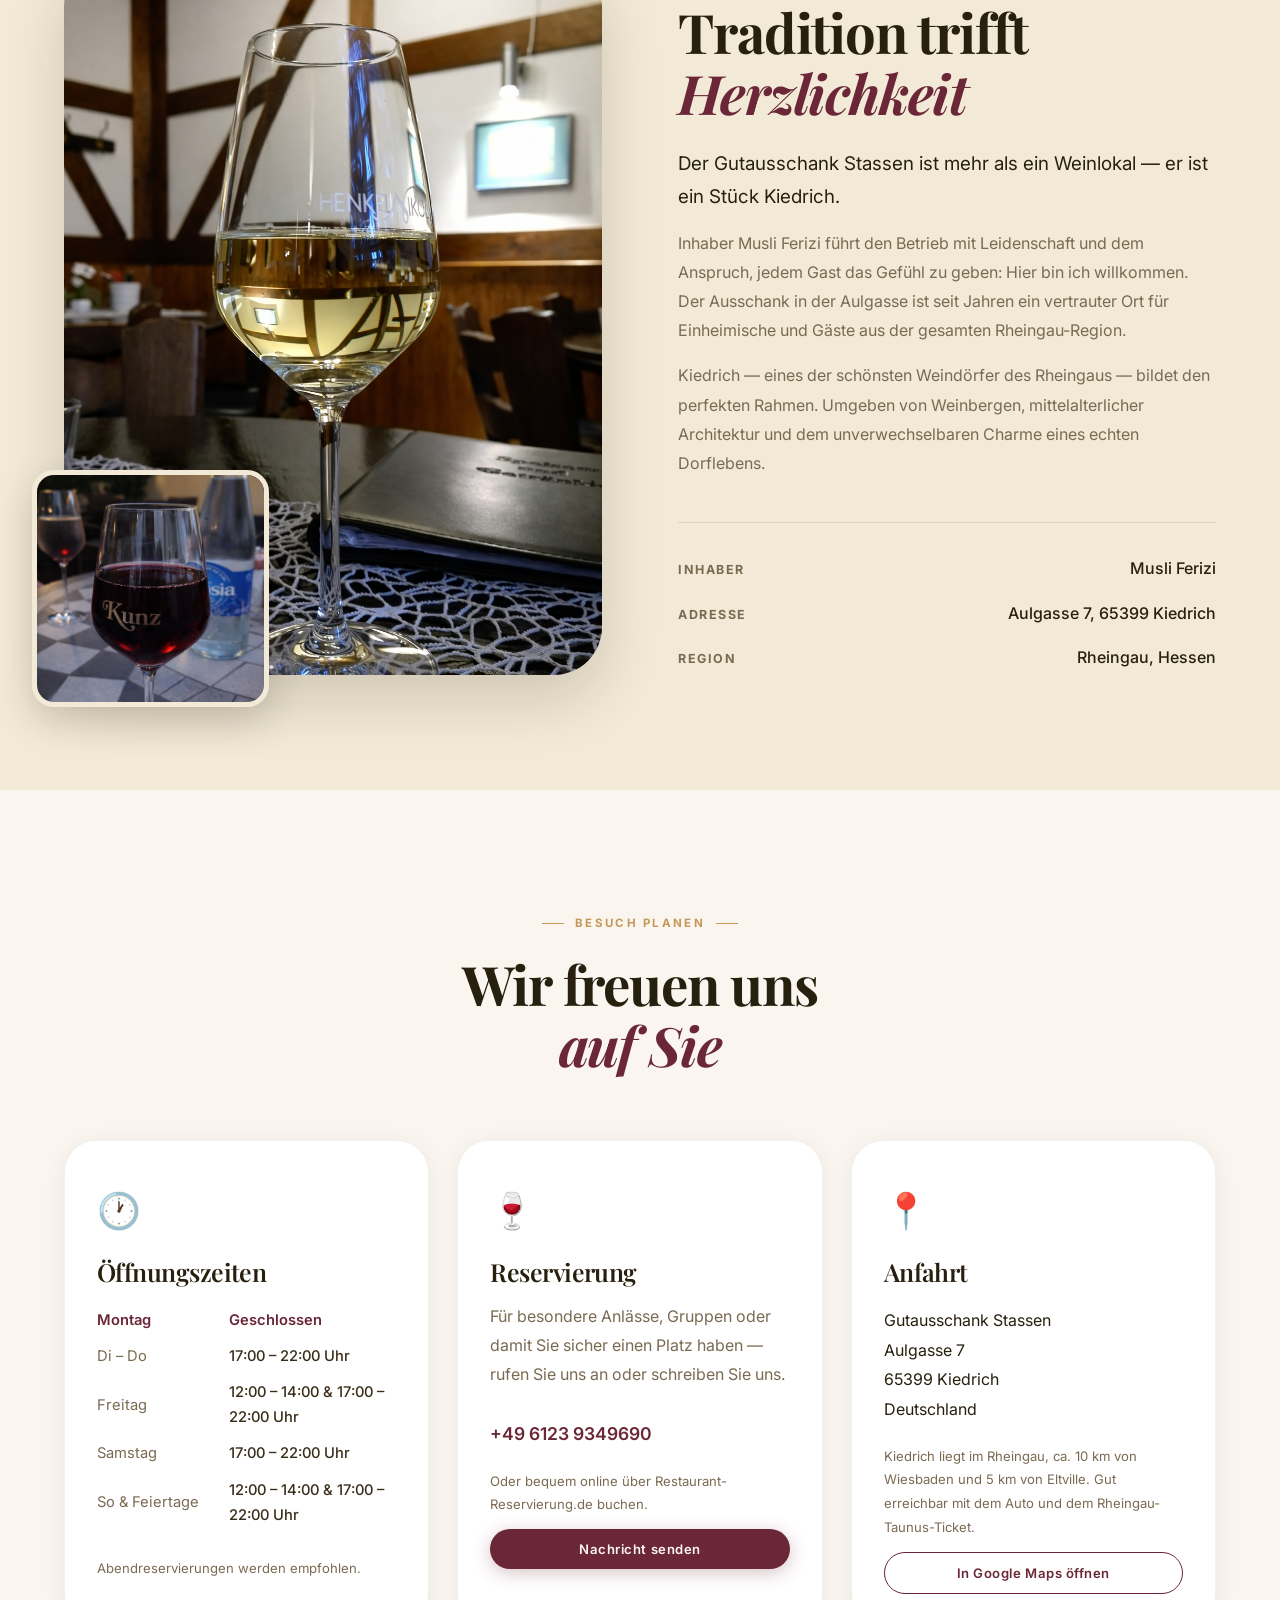
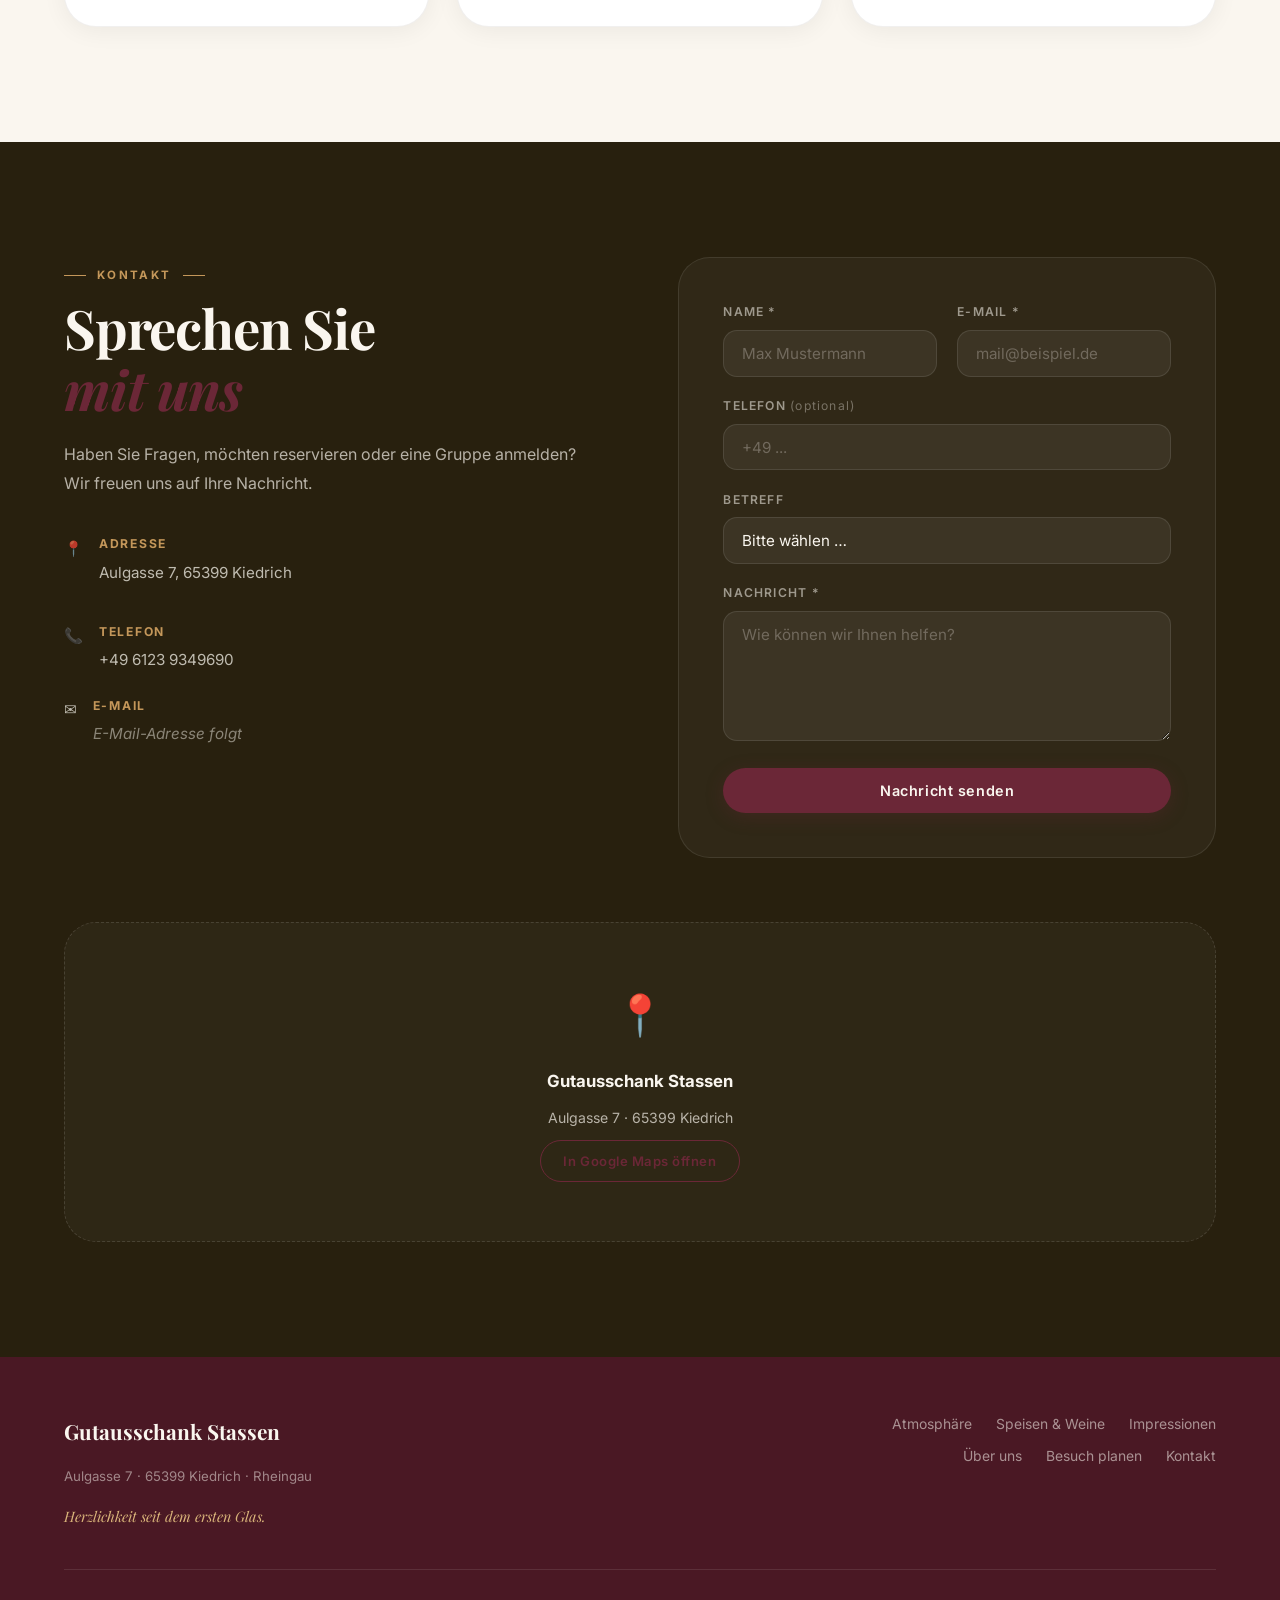
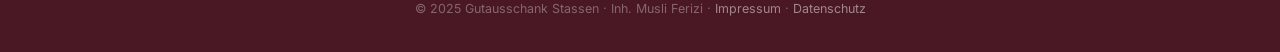
==== commit 5e43361b: "Use simaso photo as hero, align text left and tighten copy Co-Authored-By: Claude Opus 4.7 (1M conte" ====
--- a/index.html
+++ b/index.html
@@ -68,13 +68,8 @@
     ══════════════════════════════════════════════ -->
     <section class="hero" id="hero" aria-label="Willkommen">
       <div class="hero-bg">
-        <!--
-          FOTO-HINWEIS: Ersetzen Sie diese URL mit Ihrem eigenen Foto.
-          Ideal: Ein Außenfoto des Gutausschanks oder der Terrasse am Abend.
-          Empfohlene Größe: 1920×1080 px oder größer.
-        -->
         <img
-          src="https://images.unsplash.com/photo-1506377247377-2a5b3b417ebb?auto=format&fit=crop&w=1920&q=85"
+          src="images/simaso.png"
           alt="Rheingauer Weinberge im Abendlicht"
           class="hero-img"
           loading="eager"
@@ -83,15 +78,12 @@
       </div>
 
       <div class="hero-content">
-        <p class="hero-eyebrow">Gutausschank · Kiedrich · Rheingau</p>
+        <p class="hero-eyebrow">Kiedrich · Rheingau</p>
         <h1 class="hero-heading">
           Ein Ort zum<br />
           <em>Genießen.</em>
         </h1>
-        <p class="hero-sub">
-          Herzlich willkommen im Gutausschank Stassen —<br class="hero-br" />
-          mitten im historischen Weindorf Kiedrich.
-        </p>
+        <p class="hero-sub">Gutausschank Stassen — mitten im Weindorf Kiedrich.</p>
         <div class="hero-actions">
           <a href="#atmosphaere" class="btn btn-cream">Jetzt entdecken</a>
           <a href="#besuch-planen" class="btn btn-ghost">Besuch planen</a>
--- a/css/styles.css
+++ b/css/styles.css
@@ -421,10 +421,10 @@
   min-height: 640px;
   display: flex;
   align-items: center;
-  justify-content: center;
+  justify-content: flex-start;
   overflow: hidden;
   color: #fff;
-  text-align: center;
+  text-align: left;
 }
 
 .hero-bg {
@@ -447,10 +447,10 @@
   position: absolute;
   inset: 0;
   background: linear-gradient(
-    to bottom,
-    rgba(25, 12, 3, 0.38) 0%,
-    rgba(25, 12, 3, 0.54) 45%,
-    rgba(25, 12, 3, 0.72) 100%
+    100deg,
+    rgba(25, 12, 3, 0.62) 0%,
+    rgba(25, 12, 3, 0.38) 45%,
+    rgba(25, 12, 3, 0.18) 100%
   );
 }
 
@@ -458,42 +458,45 @@
 .hero-content {
   position: relative;
   z-index: 2;
-  max-width: 920px;
+  max-width: 620px;
   padding: 0 var(--ctr-px);
+  margin-left: clamp(1rem, 6vw, 5.5rem);
 }
 
 .hero-eyebrow {
-  font-size: 0.75rem;
-  font-weight: 700;
-  letter-spacing: 0.24em;
+  font-size: 0.72rem;
+  font-weight: 600;
+  letter-spacing: 0.28em;
   text-transform: uppercase;
   color: var(--c-gold-light);
-  margin-bottom: 1.5rem;
+  margin-bottom: 1.75rem;
   animation: fadeUp 0.9s var(--ease-out) 0.35s both;
 }
 
 .hero-heading {
   color: #fff;
-  font-size: clamp(3.2rem, 8vw, 6.5rem);
-  line-height: 1.05;
-  margin-bottom: 1.5rem;
+  font-size: clamp(3rem, 7.2vw, 5.8rem);
+  line-height: 1.02;
+  margin-bottom: 1.75rem;
+  font-weight: 500;
+  letter-spacing: -0.01em;
   animation: fadeUp 1.05s var(--ease-out) 0.55s both;
 }
-.hero-heading em { color: var(--c-gold-light); display: block; }
+.hero-heading em { color: var(--c-gold-light); display: block; font-style: italic; }
 
 .hero-sub {
-  font-size: clamp(1rem, 1.6vw, 1.15rem);
-  color: rgba(255, 255, 255, 0.78);
-  max-width: 560px;
-  margin: 0 auto 2.8rem;
-  line-height: 1.72;
+  font-size: clamp(1rem, 1.4vw, 1.1rem);
+  color: rgba(255, 255, 255, 0.82);
+  max-width: 460px;
+  margin: 0 0 2.6rem;
+  line-height: 1.65;
   animation: fadeUp 0.9s var(--ease-out) 0.75s both;
 }
 
 .hero-actions {
   display: flex;
   gap: 1rem;
-  justify-content: center;
+  justify-content: flex-start;
   flex-wrap: wrap;
   animation: fadeUp 0.9s var(--ease-out) 0.95s both;
 }
@@ -1336,7 +1339,7 @@
 }
 
 @media (max-width: 480px) {
-  .hero-actions { flex-direction: column; align-items: center; }
+  .hero-actions { flex-direction: column; align-items: flex-start; }
   .about-img-accent { display: none; }
 
   .gallery-mosaic {
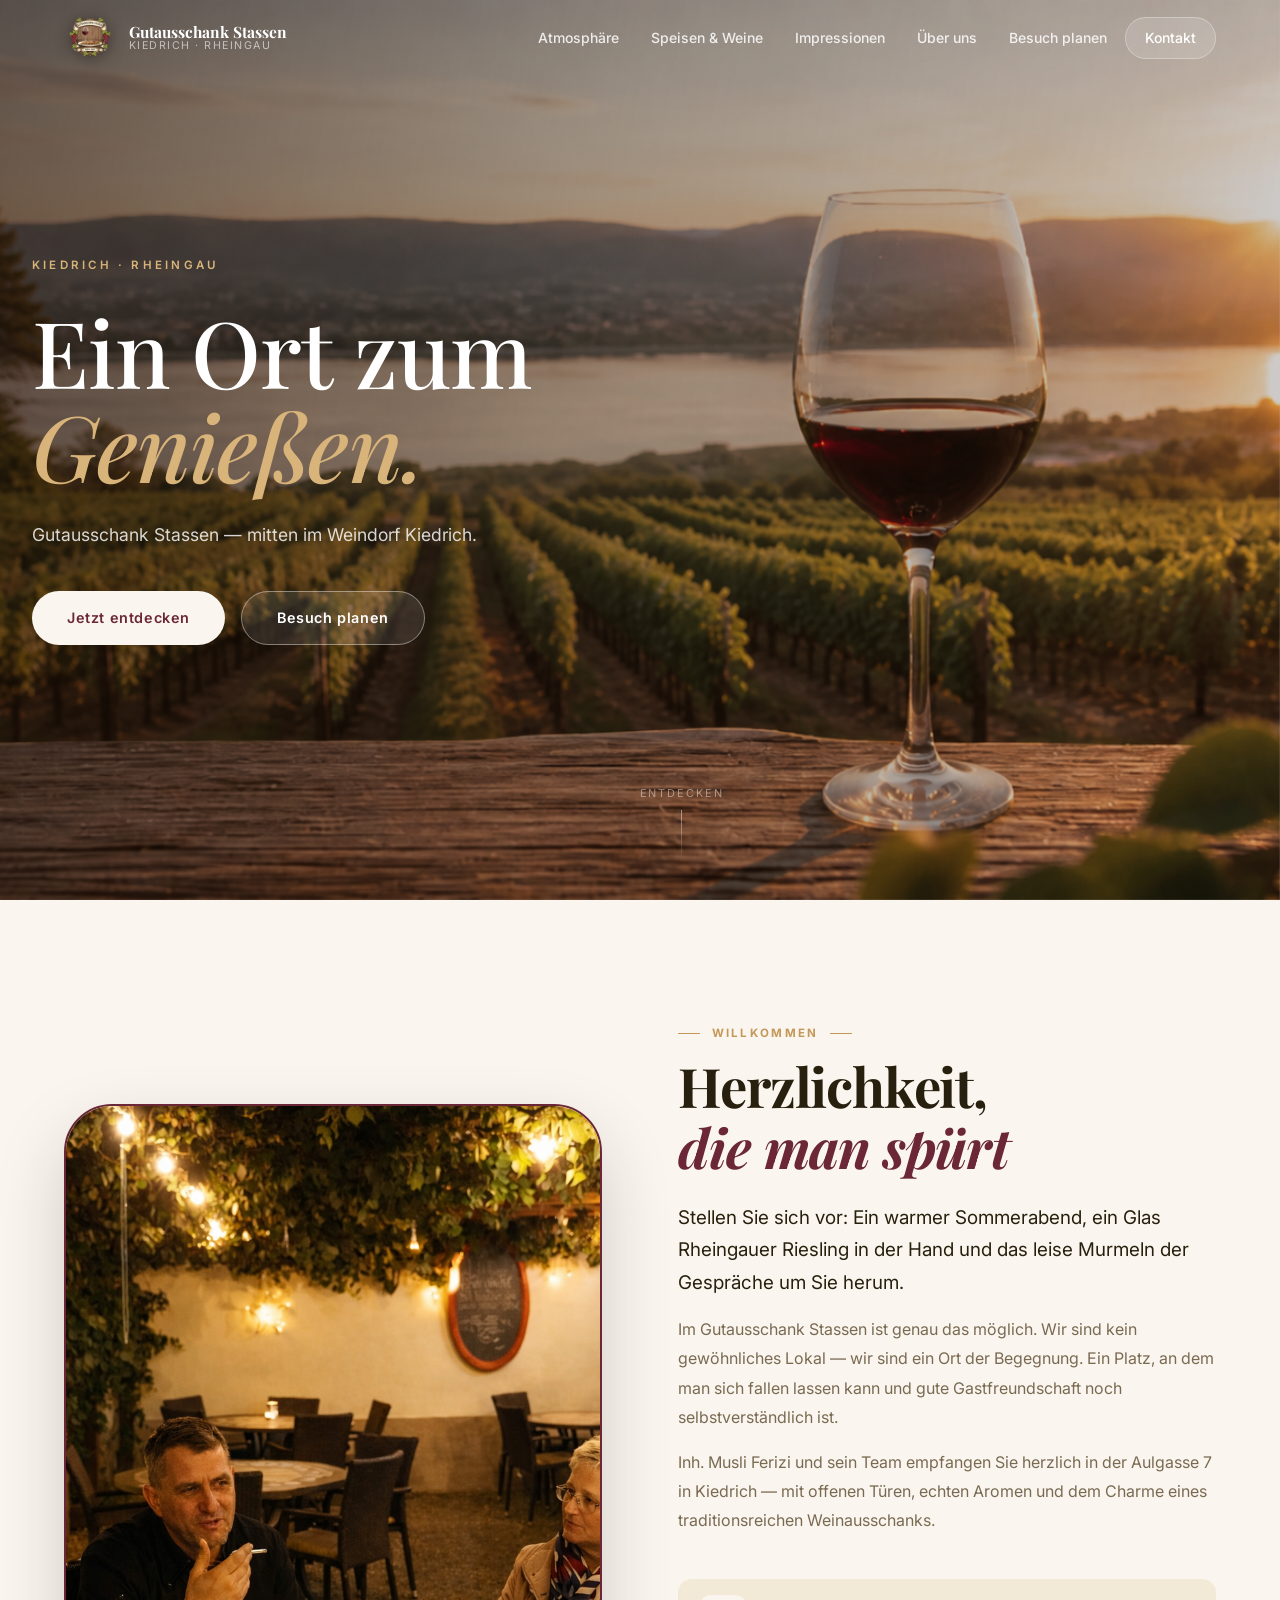
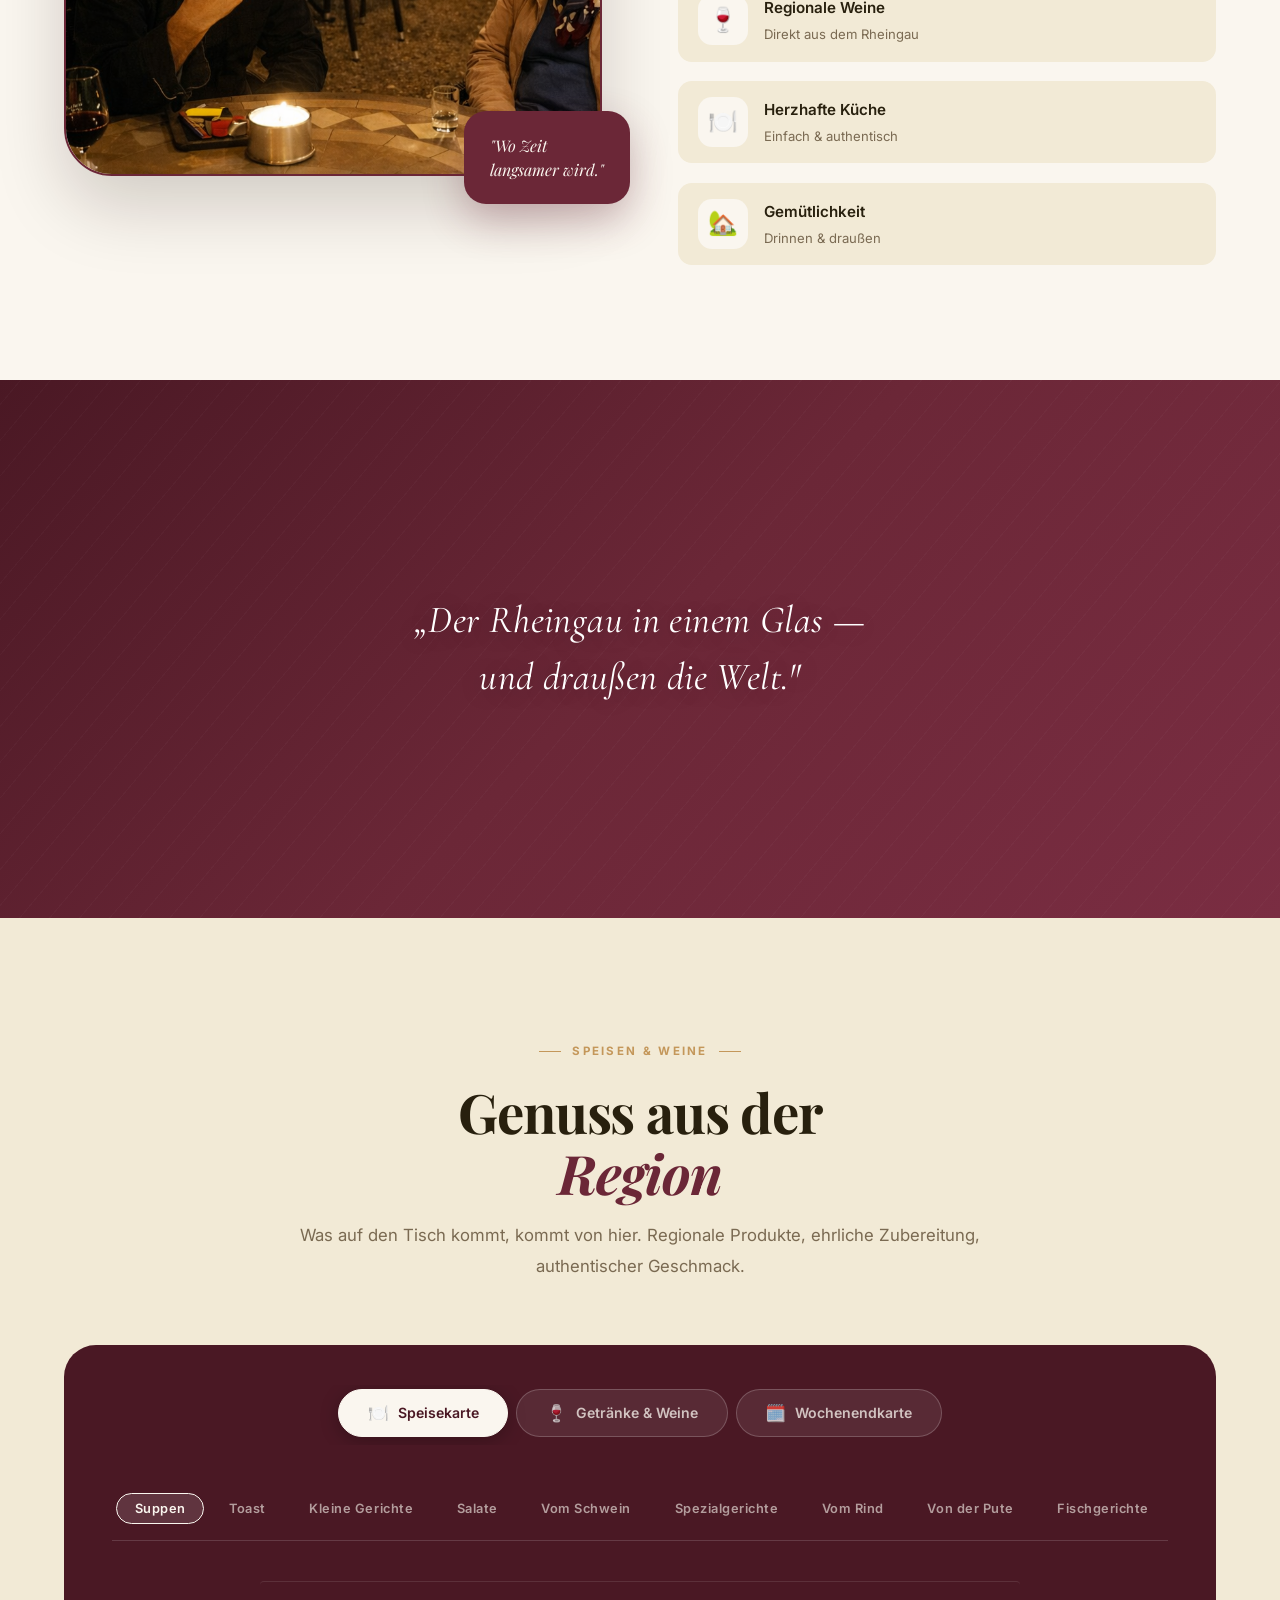
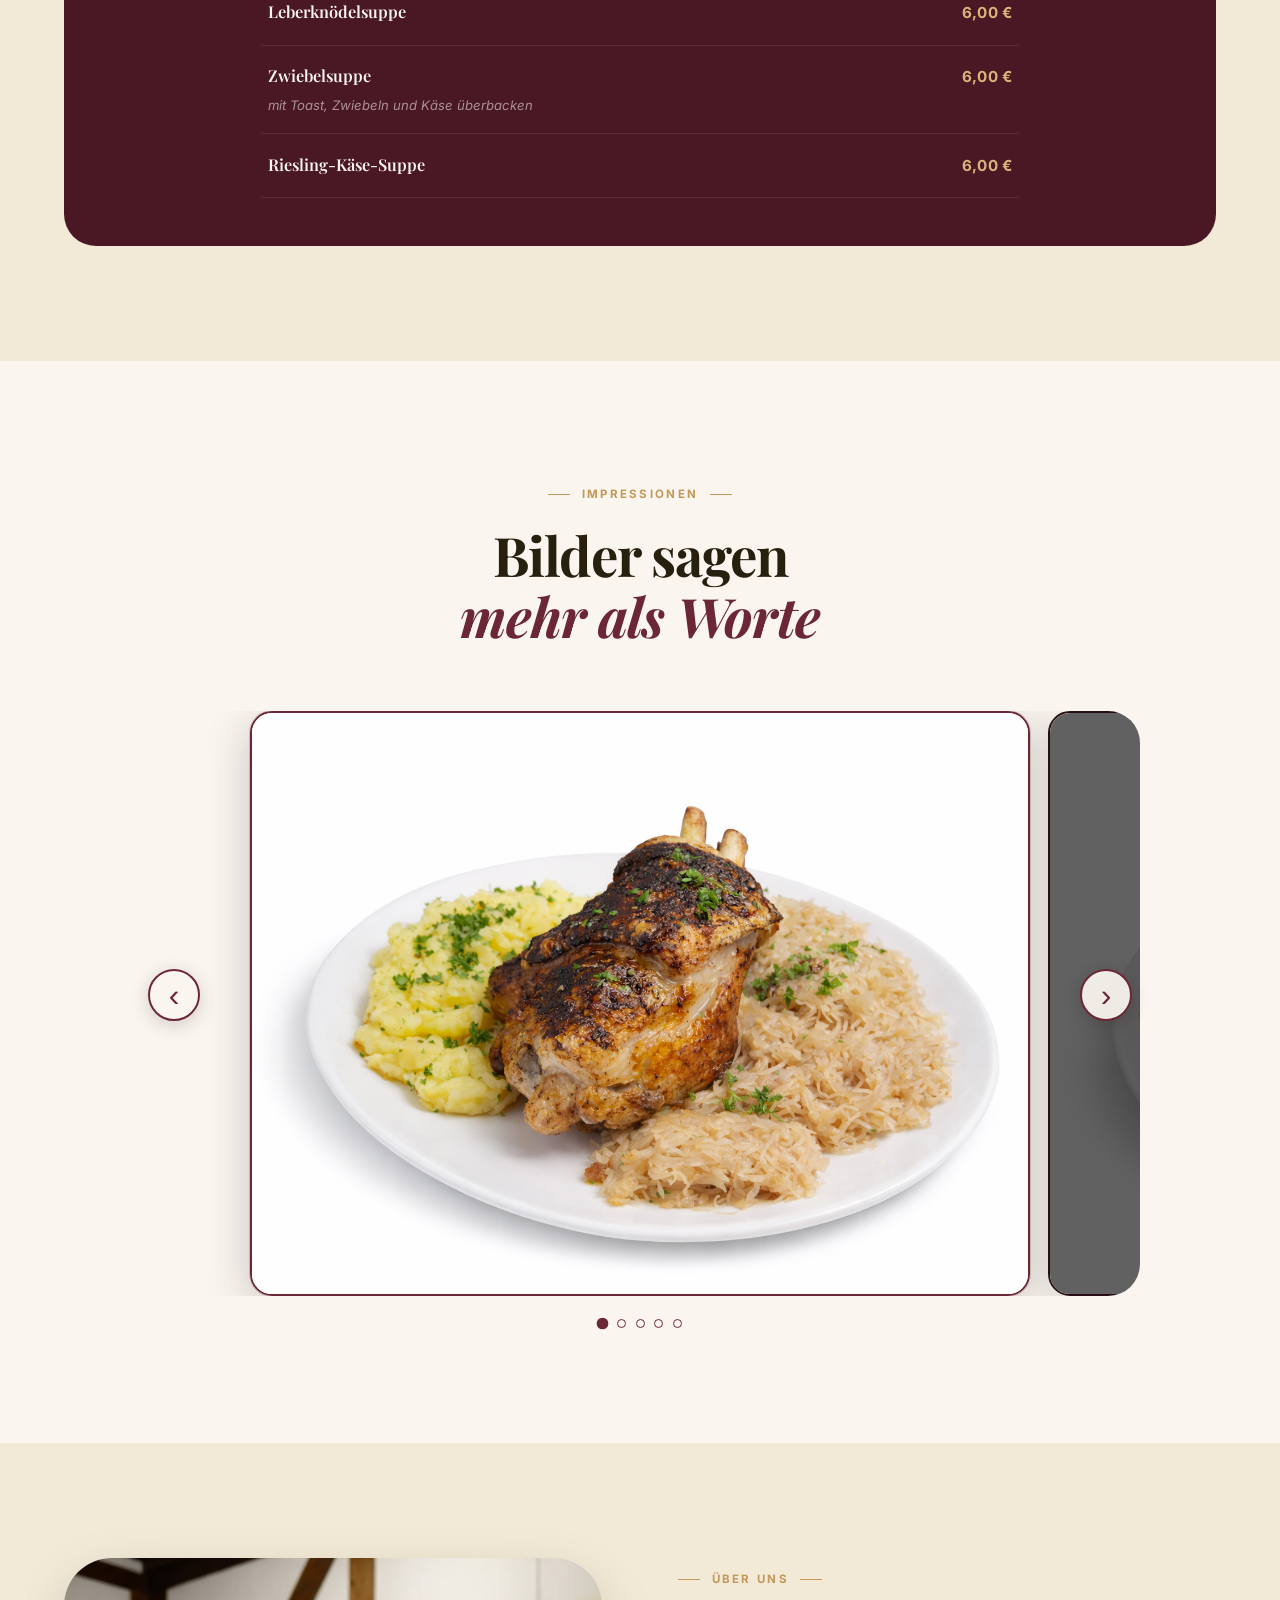
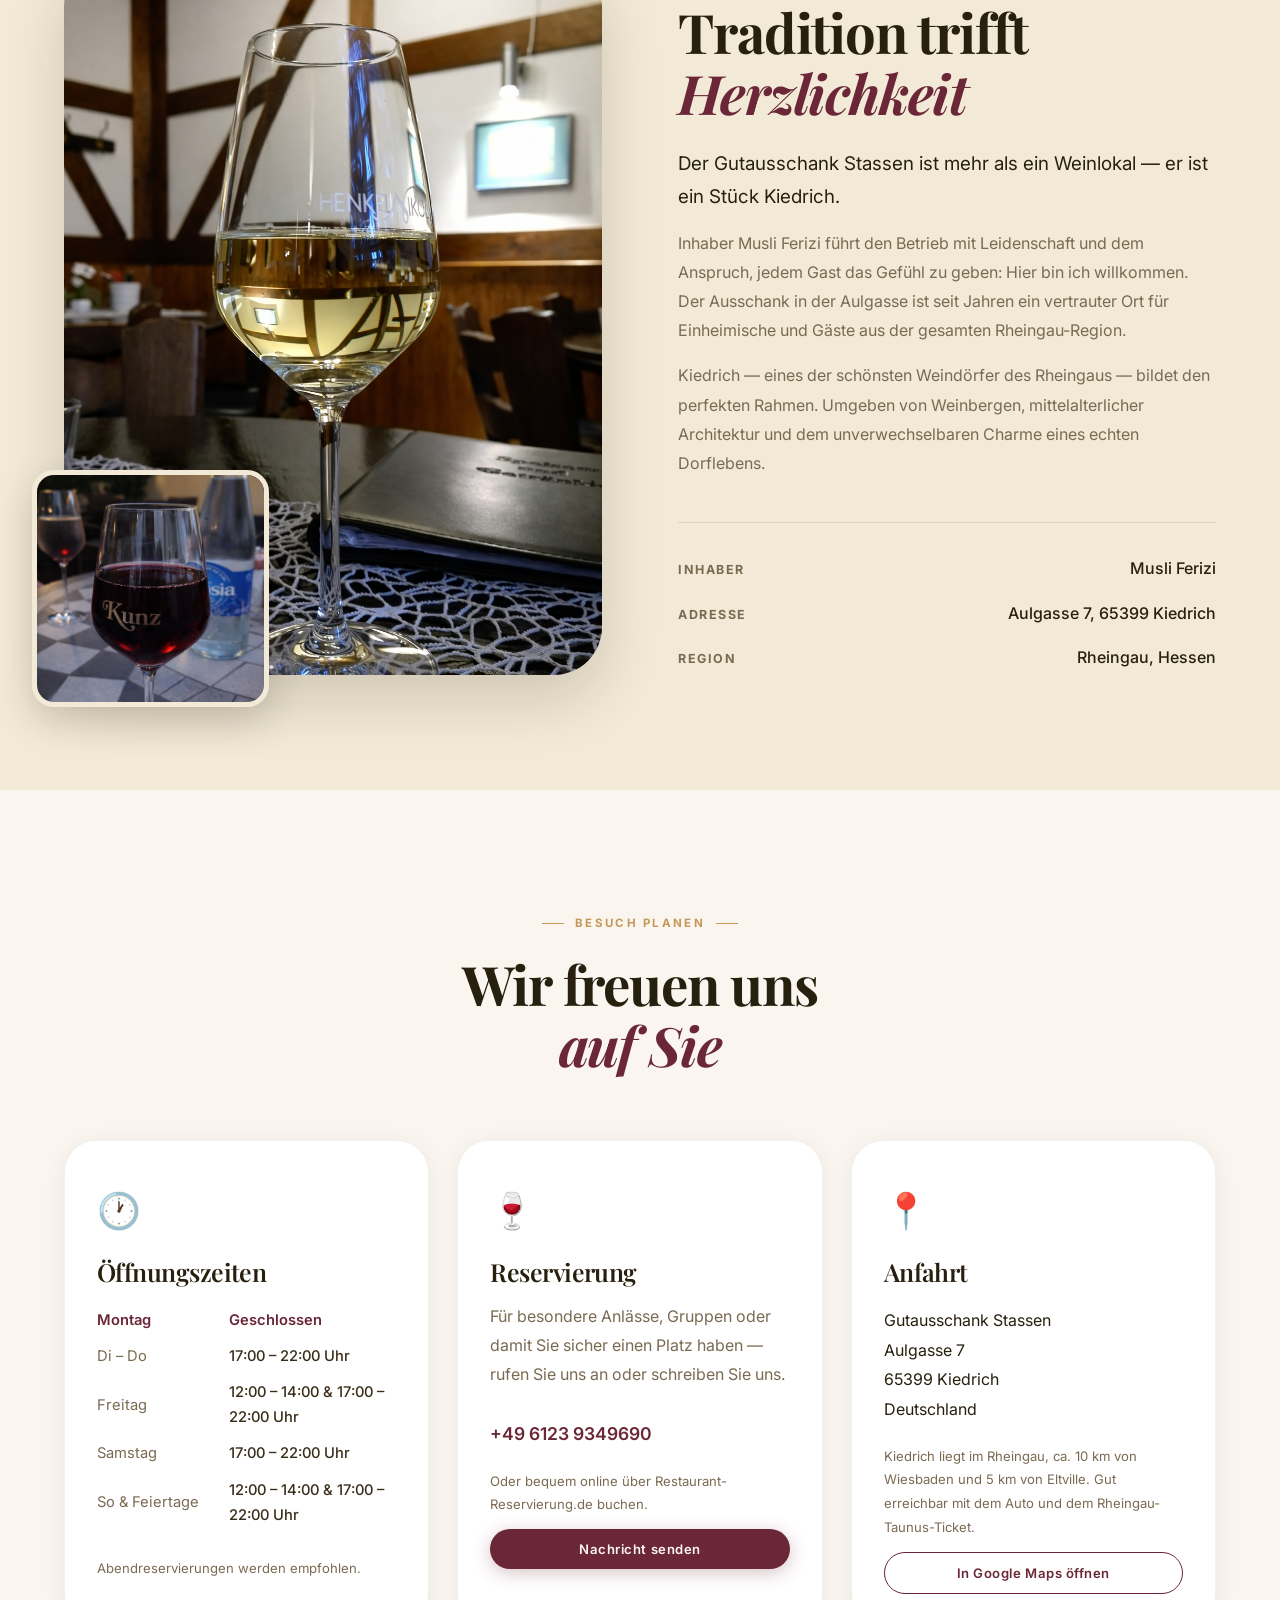
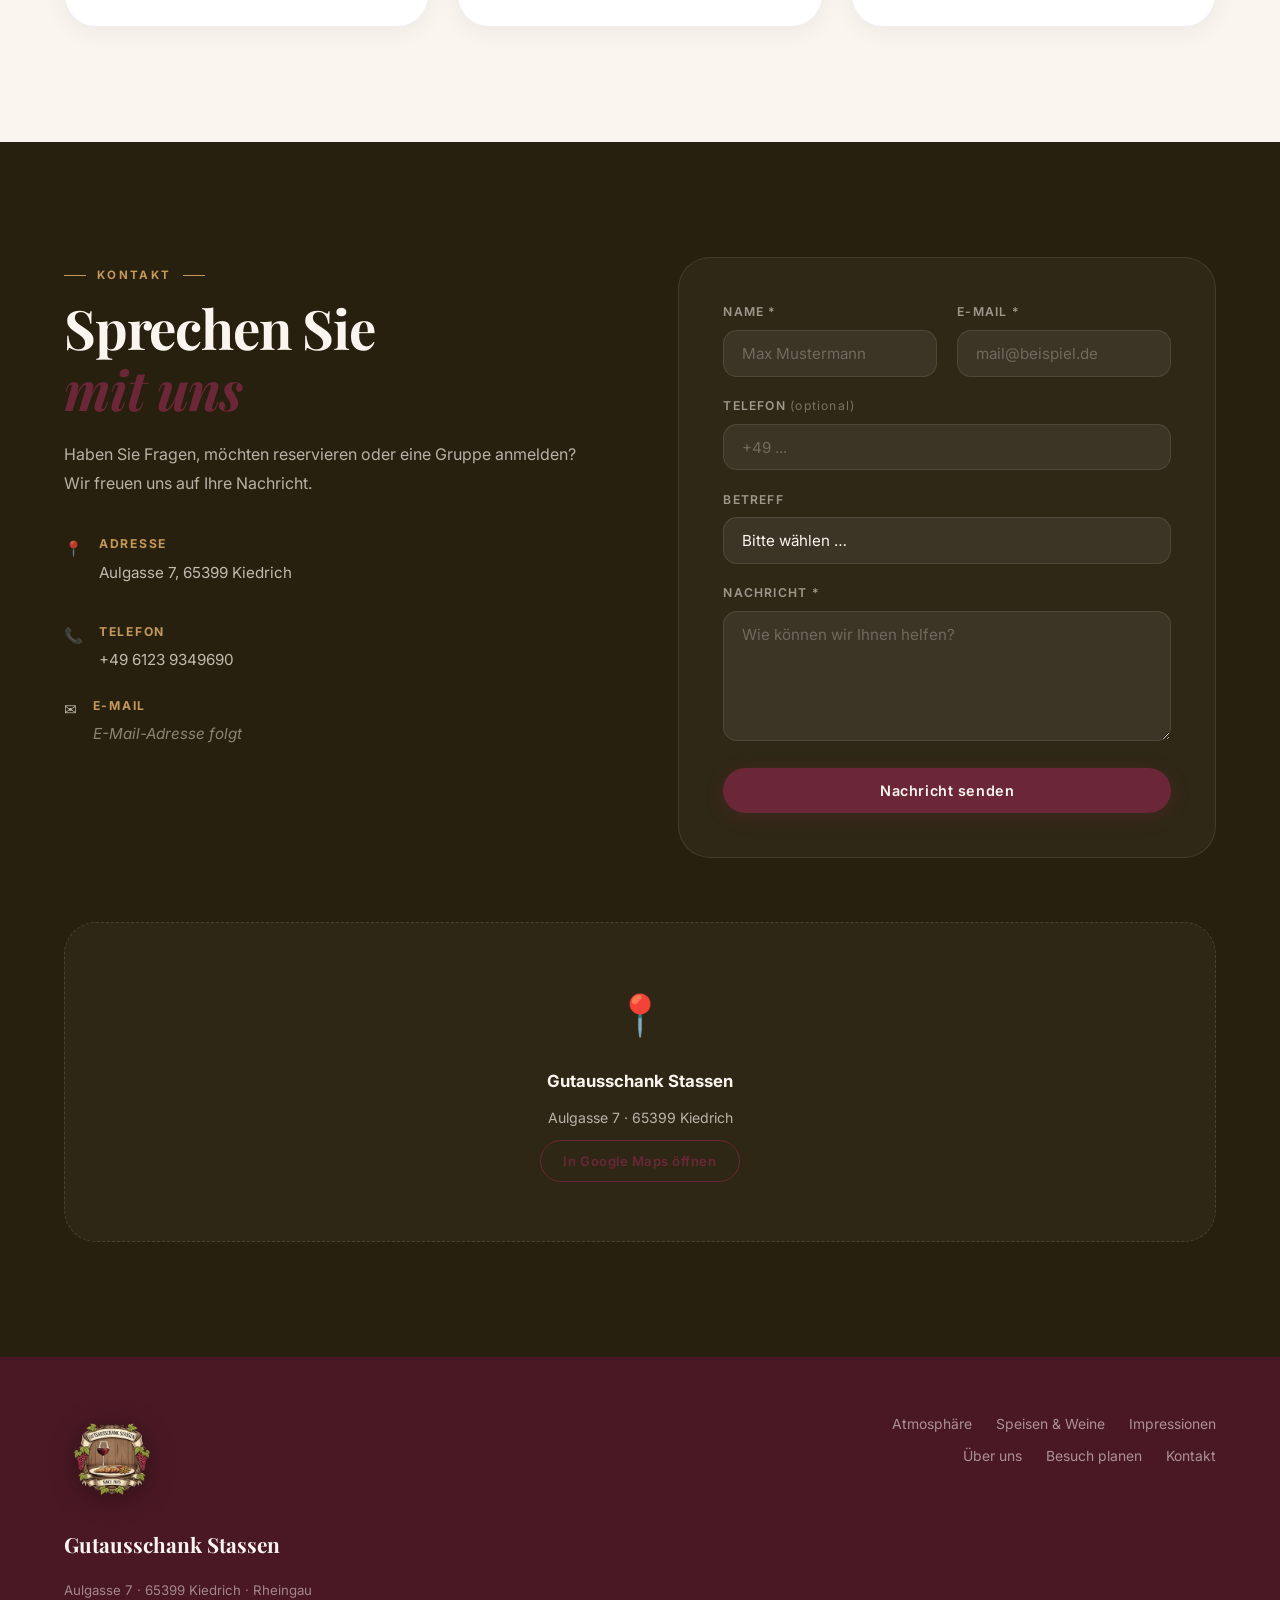
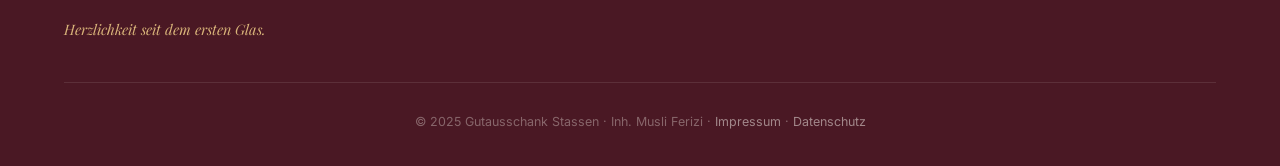
==== commit 65f95dc8: "Add Stassen badge logo to nav and footer Co-Authored-By: Claude Opus 4.7 (1M context) <noreply@anthr" ====
--- a/index.html
+++ b/index.html
@@ -24,7 +24,7 @@
     <div class="nav-inner">
       <a href="#" class="nav-logo">
         <div class="nav-logo-emblem">
-          <span>G</span>
+          <img src="images/logo.png" alt="Gutausschank Stassen Logo" />
         </div>
         <div class="nav-logo-text">
           <span class="nav-logo-name">Gutausschank Stassen</span>
@@ -1062,6 +1062,7 @@
       <div class="footer-inner">
 
         <div class="footer-brand">
+          <img src="images/logo.png" alt="Gutausschank Stassen Logo" class="footer-logo" />
           <p class="footer-name">Gutausschank Stassen</p>
           <p class="footer-address">Aulgasse 7 · 65399 Kiedrich · Rheingau</p>
           <p class="footer-tagline">Herzlichkeit seit dem ersten Glas.</p>
--- a/css/styles.css
+++ b/css/styles.css
@@ -253,27 +253,25 @@
   flex-shrink: 0;
 }
 .nav-logo-emblem {
-  width: 40px;
-  height: 40px;
-  background: var(--c-wine);
-  border-radius: 50%;
+  width: 52px;
+  height: 52px;
   display: flex;
   align-items: center;
   justify-content: center;
-  font-family: var(--f-serif);
-  font-size: 1.1rem;
-  font-weight: 700;
-  color: var(--c-cream);
   flex-shrink: 0;
-  transition: transform 0.32s var(--ease-spring), background 0.28s ease;
+  transition: transform 0.32s var(--ease-spring);
+}
+.nav-logo-emblem img {
+  width: 100%;
+  height: 100%;
+  object-fit: contain;
+  display: block;
 }
 .nav-logo:hover .nav-logo-emblem {
-  transform: scale(1.1) rotate(-4deg);
-}
-.nav--transparent .nav-logo-emblem {
-  background: rgba(255, 255, 255, 0.18);
-  backdrop-filter: blur(8px);
-  color: #fff;
+  transform: scale(1.06) rotate(-3deg);
+}
+.nav--transparent .nav-logo-emblem img {
+  filter: drop-shadow(0 2px 8px rgba(0, 0, 0, 0.4));
 }
 
 .nav-logo-text {
@@ -459,8 +457,9 @@
   position: relative;
   z-index: 2;
   max-width: 620px;
-  padding: 0 var(--ctr-px);
-  margin-left: clamp(1rem, 6vw, 5.5rem);
+  padding-left: clamp(1.5rem, 2.5vw, 3rem);
+  padding-right: var(--ctr-px);
+  margin-left: 0;
 }
 
 .hero-eyebrow {
@@ -1250,6 +1249,13 @@
   border-bottom: 1px solid rgba(250, 246, 239, 0.1);
   margin-bottom: 1.75rem;
 }
+.footer-logo {
+  width: 96px;
+  height: auto;
+  display: block;
+  margin-bottom: 1.1rem;
+  filter: drop-shadow(0 4px 14px rgba(0, 0, 0, 0.35));
+}
 .footer-name {
   font-family: var(--f-serif);
   font-size: 1.3rem;
